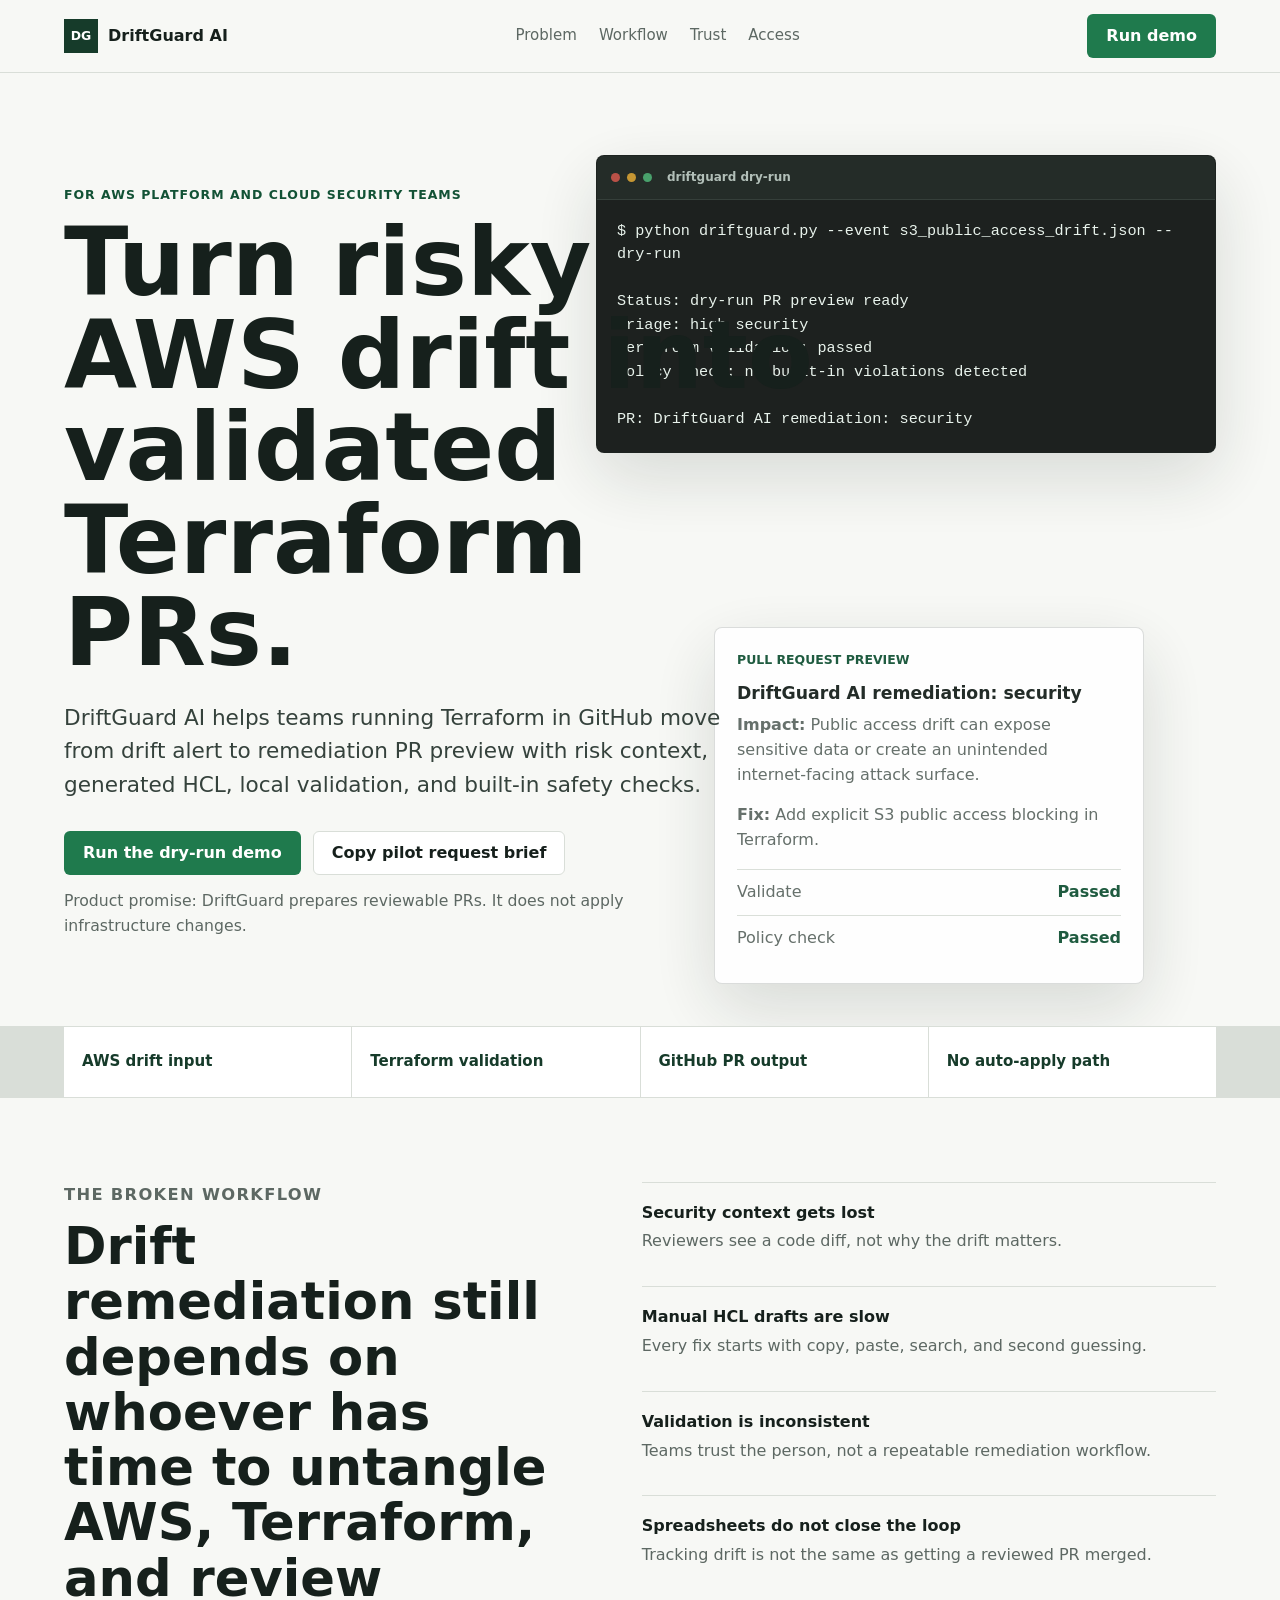
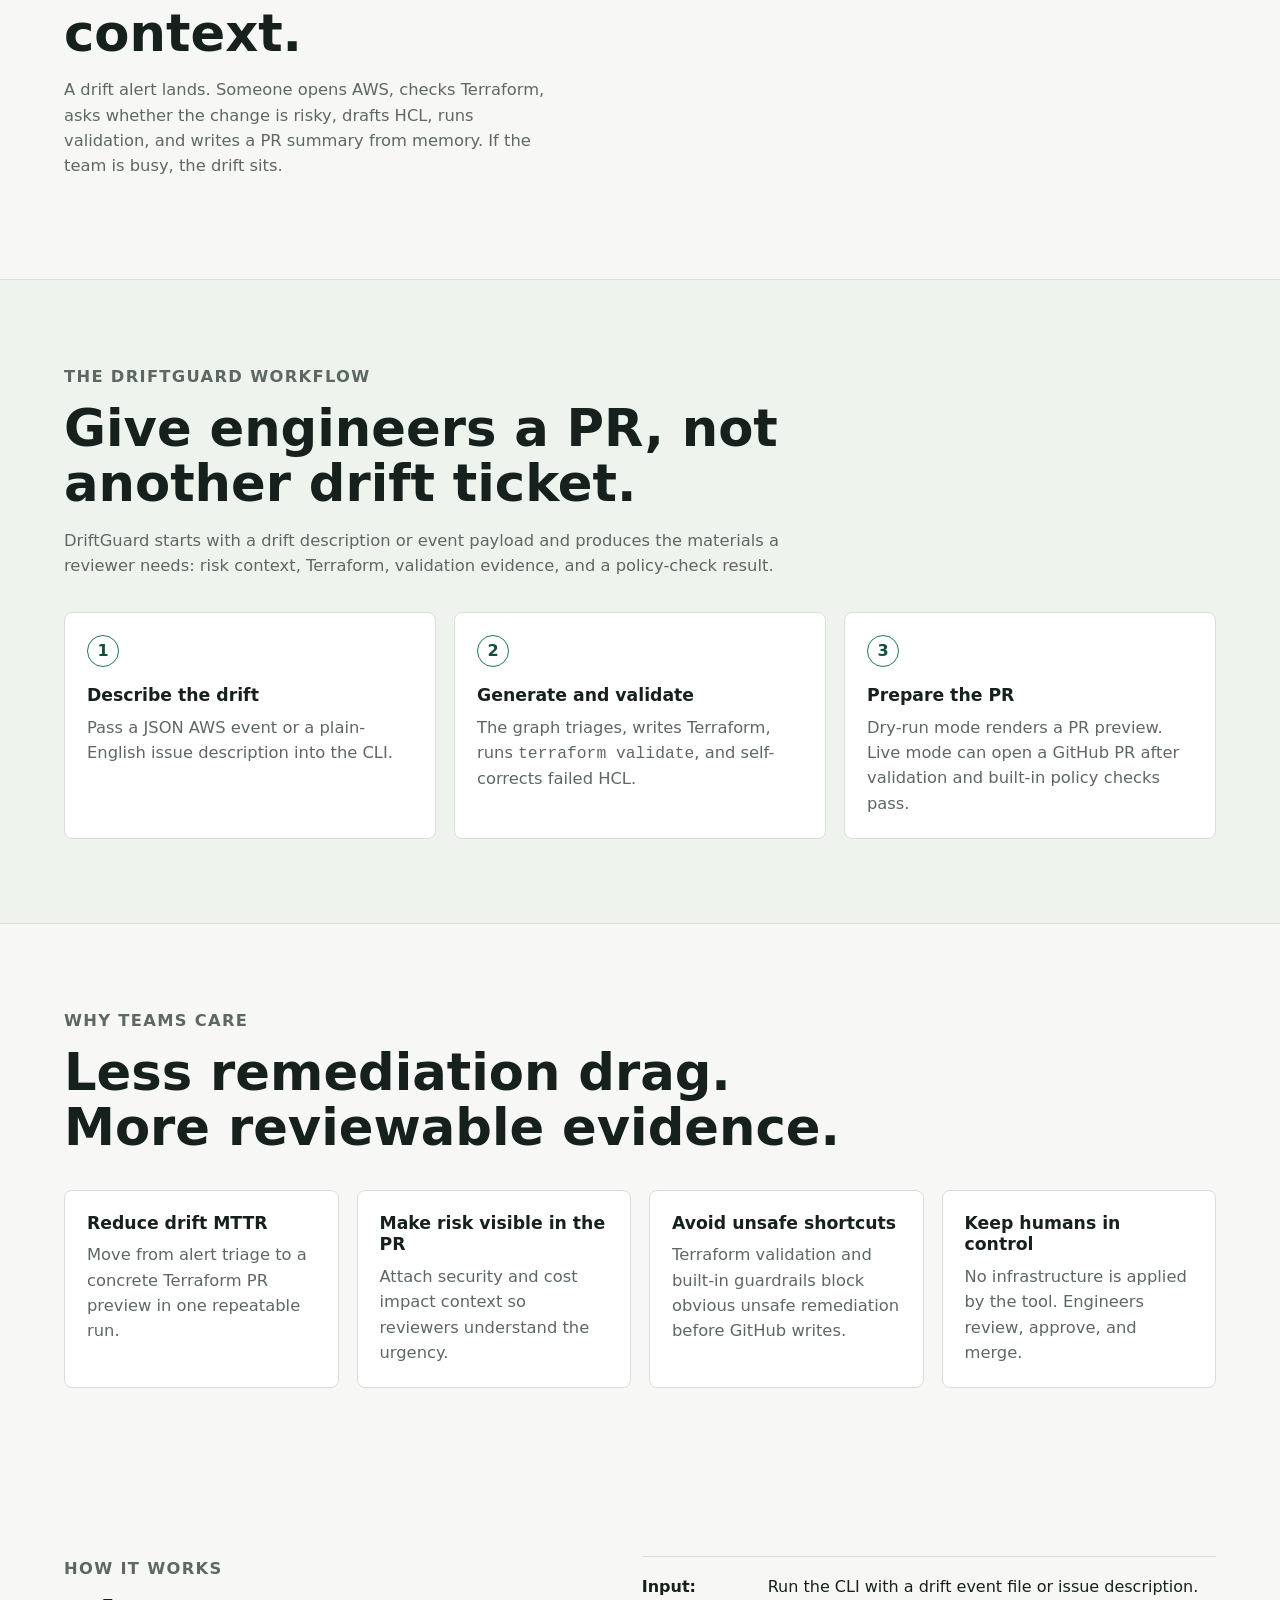
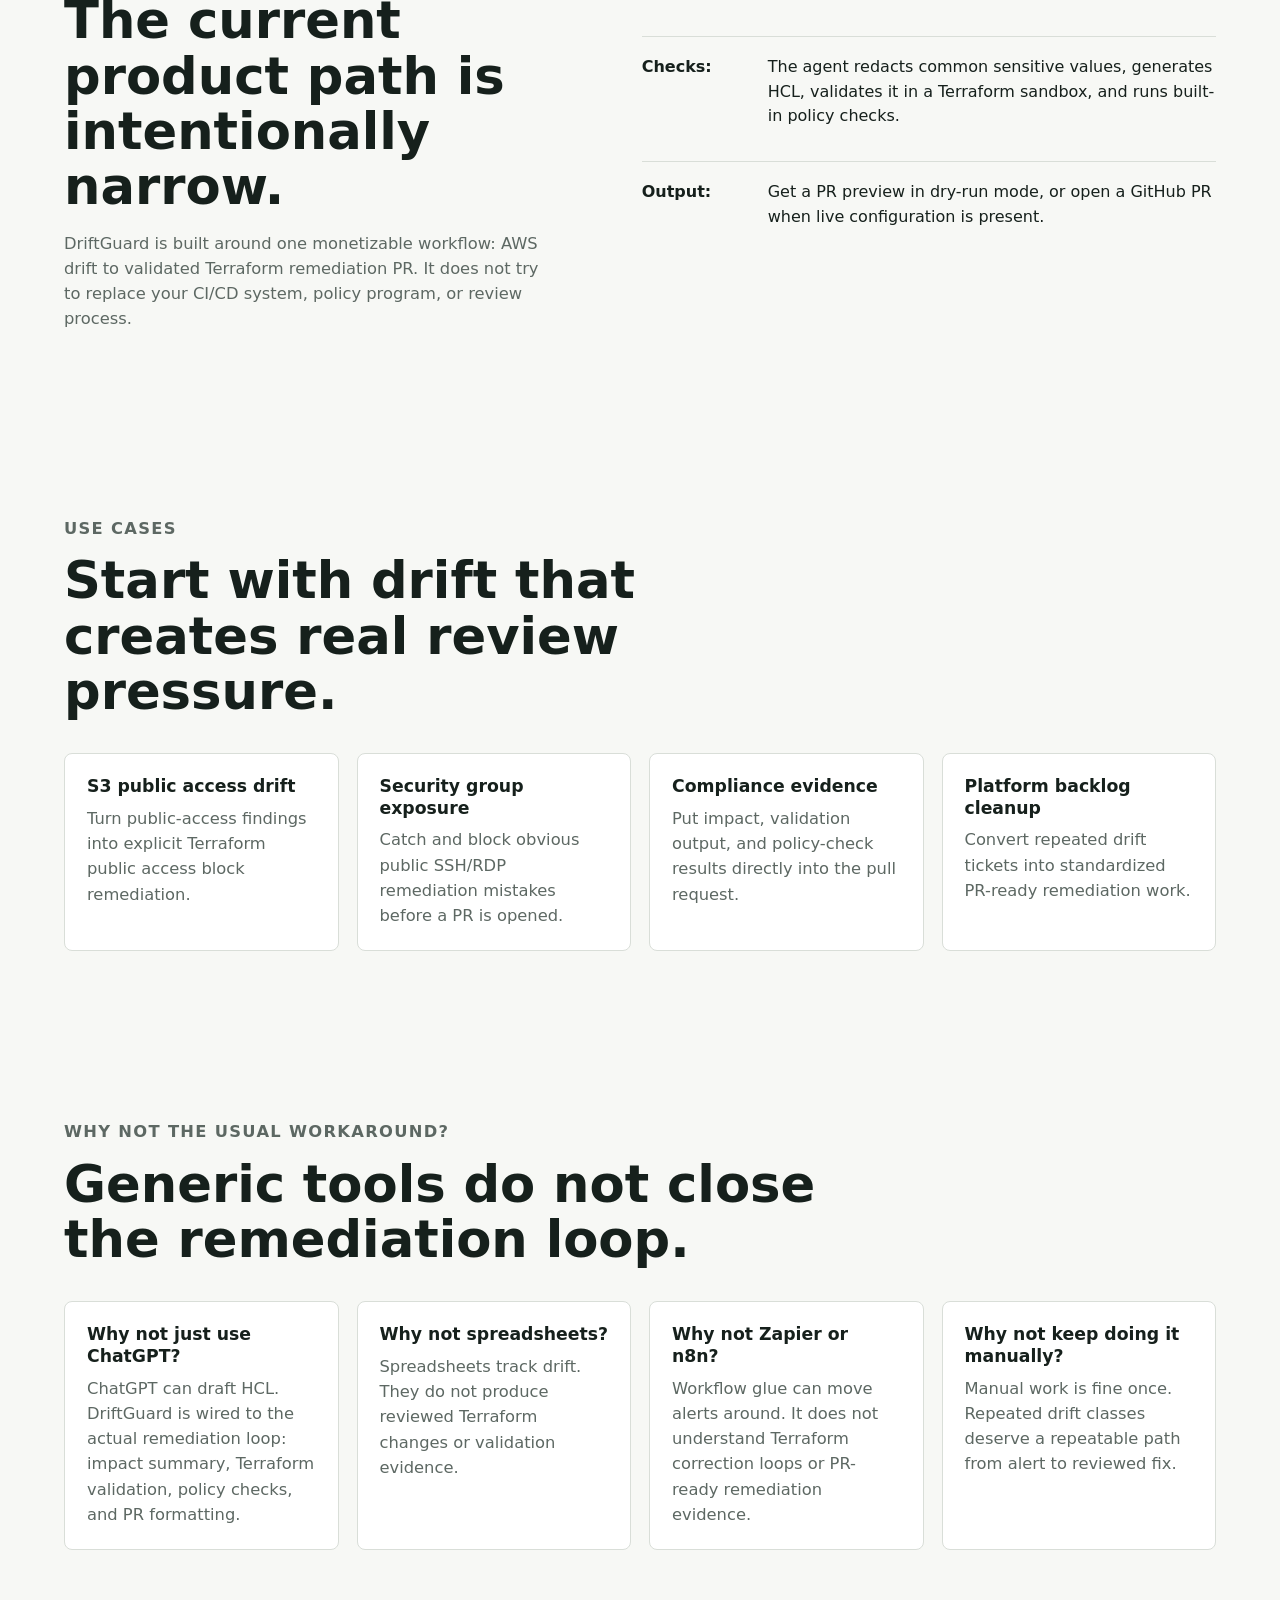
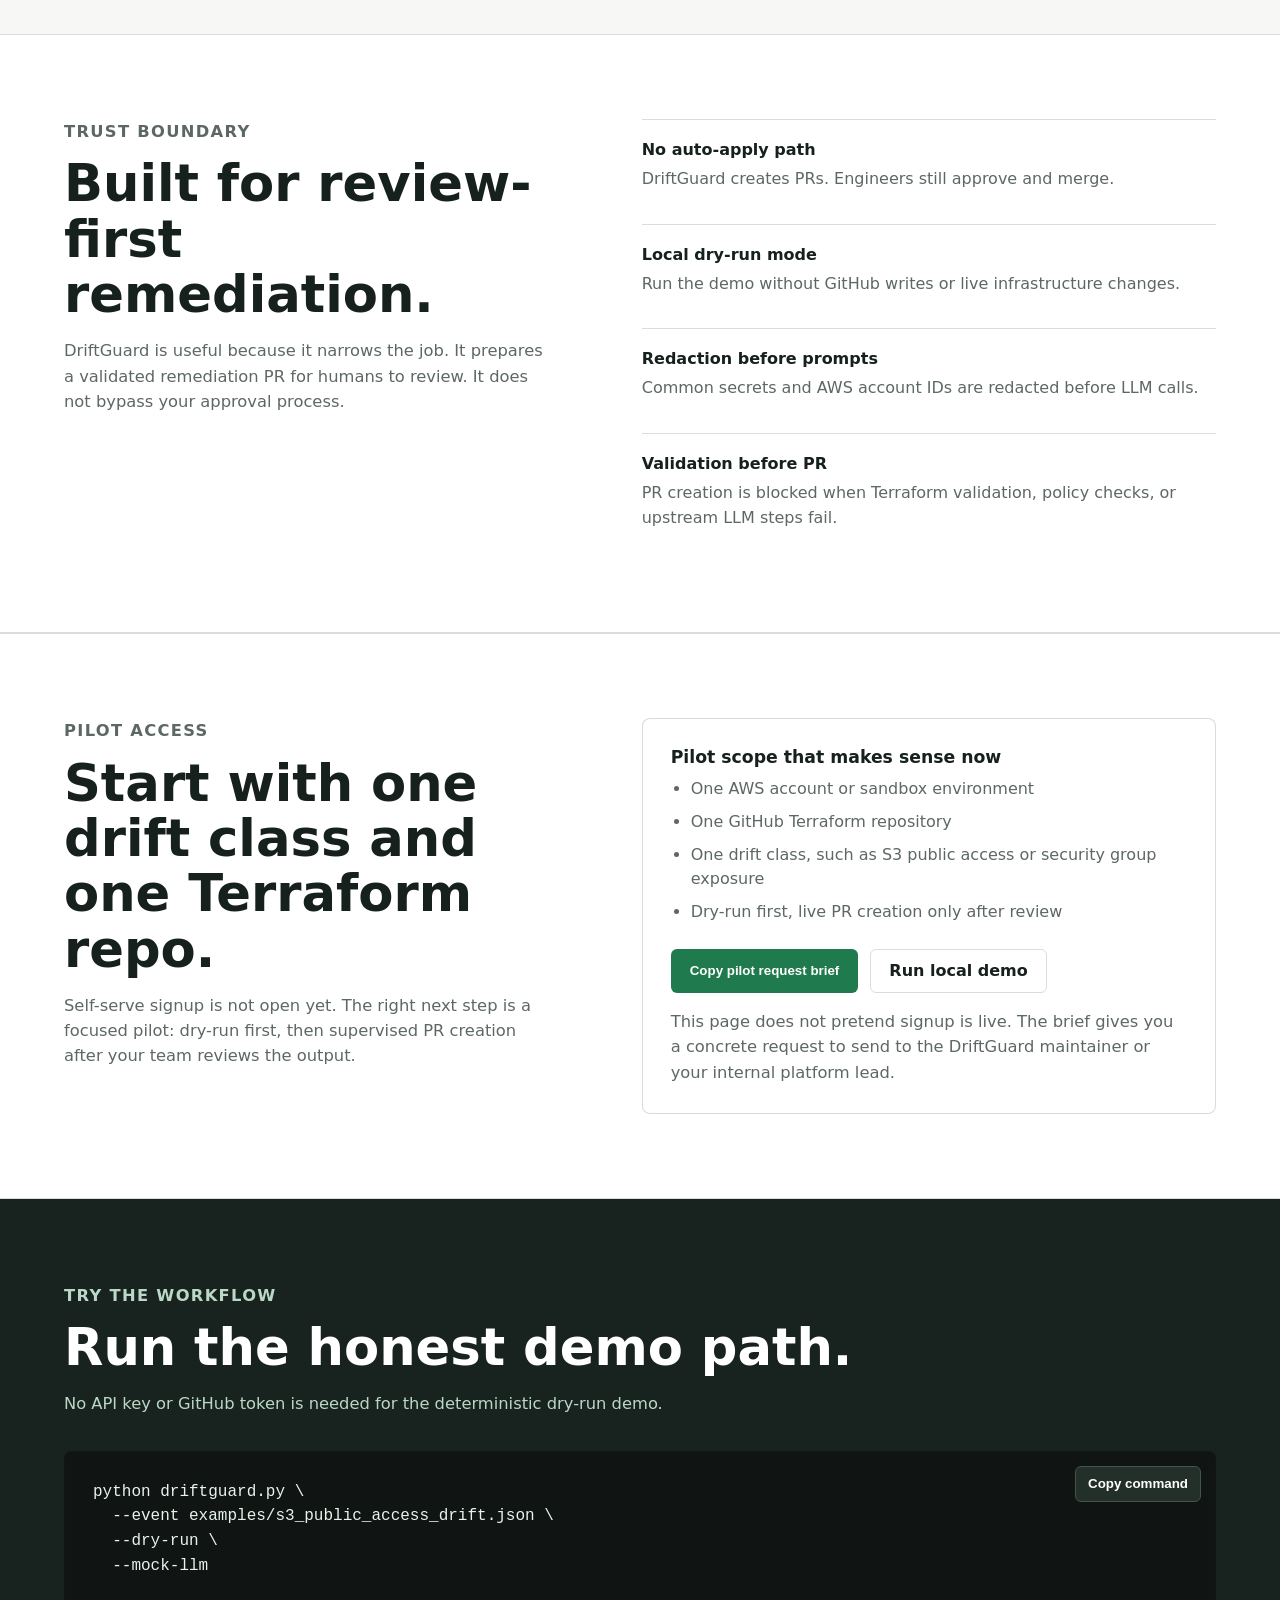
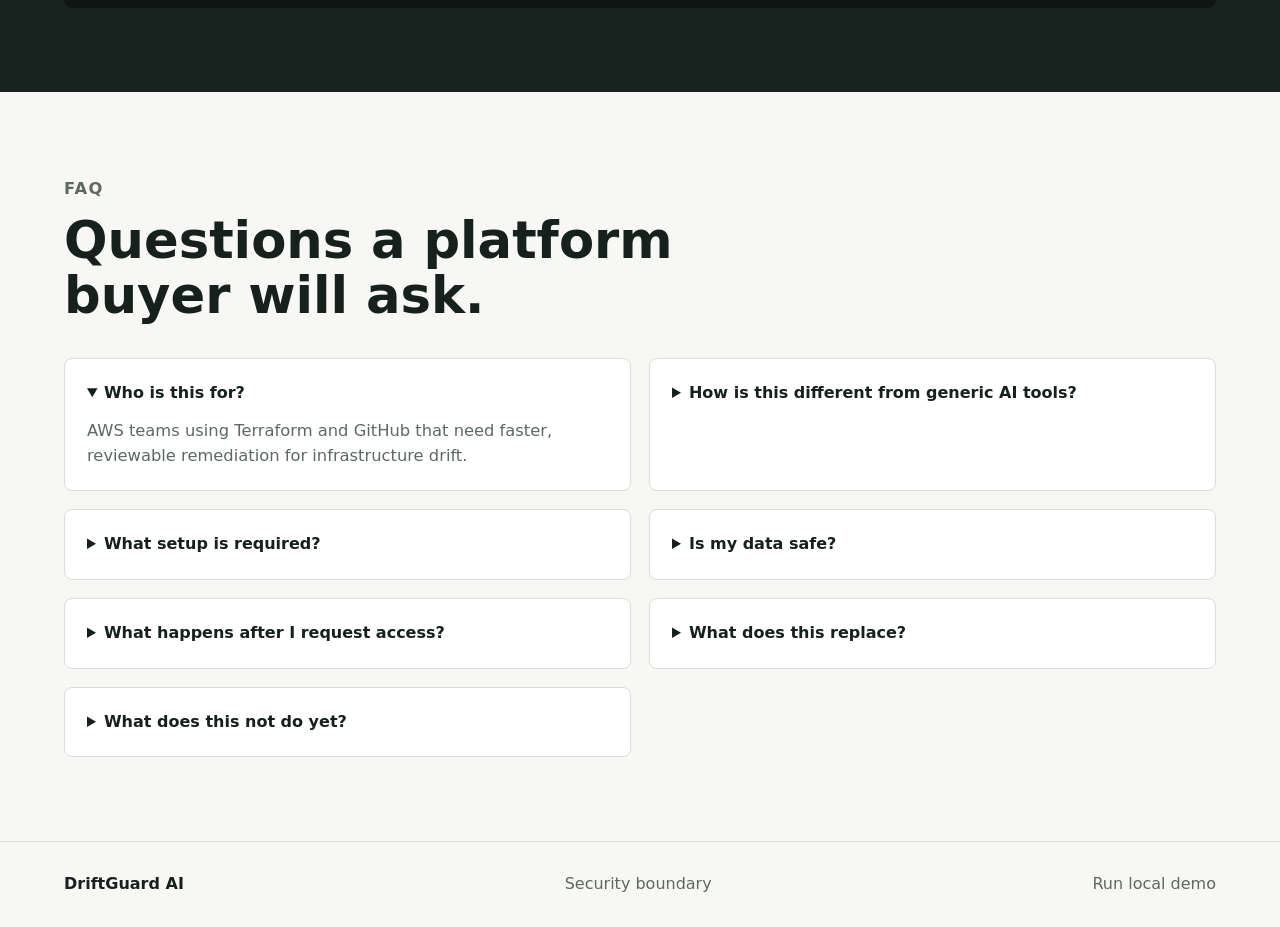
==== site/index.html @ 7f142e65 "Build DriftGuard AI product demo and landing page" ====
<!doctype html>
<html lang="en">
  <head>
    <meta charset="utf-8" />
    <meta name="viewport" content="width=device-width, initial-scale=1" />
    <title>DriftGuard AI | Turn AWS drift into reviewable Terraform PRs</title>
    <meta
      name="description"
      content="DriftGuard AI helps AWS, Terraform, and GitHub teams turn infrastructure drift into validated, policy-checked Terraform pull requests."
    />
    <link
      rel="icon"
      href="data:image/svg+xml,%3Csvg xmlns='http://www.w3.org/2000/svg' viewBox='0 0 64 64'%3E%3Crect width='64' height='64' fill='%23163b2a'/%3E%3Ctext x='32' y='39' text-anchor='middle' font-family='Arial,sans-serif' font-size='22' font-weight='700' fill='white'%3EDG%3C/text%3E%3C/svg%3E"
    />
    <link rel="stylesheet" href="./styles.css" />
  </head>
  <body>
    <header class="site-header">
      <a class="brand" href="#top" aria-label="DriftGuard AI home">
        <span class="brand-mark">DG</span>
        <span>DriftGuard AI</span>
      </a>
      <nav class="nav-links" aria-label="Primary navigation">
        <a href="#problem">Problem</a>
        <a href="#workflow">Workflow</a>
        <a href="#trust">Trust</a>
        <a href="#access">Access</a>
      </nav>
      <a class="header-cta" href="#demo">Run demo</a>
    </header>

    <main id="top">
      <section class="hero" aria-labelledby="hero-heading">
        <div class="hero-visual" aria-hidden="true">
          <div class="terminal-window">
            <div class="window-bar">
              <span></span>
              <span></span>
              <span></span>
              <strong>driftguard dry-run</strong>
            </div>
            <pre><code>$ python driftguard.py --event s3_public_access_drift.json --dry-run

Status: dry-run PR preview ready
Triage: high security
Terraform validation: passed
Policy check: no built-in violations detected

PR: DriftGuard AI remediation: security</code></pre>
          </div>
          <div class="pr-preview">
            <div class="pr-topline">Pull request preview</div>
            <h3>DriftGuard AI remediation: security</h3>
            <p><strong>Impact:</strong> Public access drift can expose sensitive data or create an unintended internet-facing attack surface.</p>
            <p><strong>Fix:</strong> Add explicit S3 public access blocking in Terraform.</p>
            <div class="check-row"><span>Validate</span><strong>Passed</strong></div>
            <div class="check-row"><span>Policy check</span><strong>Passed</strong></div>
          </div>
        </div>

        <div class="hero-content">
          <p class="eyebrow">For AWS platform and cloud security teams</p>
          <h1 id="hero-heading">Turn risky AWS drift into validated Terraform PRs.</h1>
          <p class="hero-copy">
            DriftGuard AI helps teams running Terraform in GitHub move from drift alert
            to remediation PR preview with risk context, generated HCL, local validation,
            and built-in safety checks.
          </p>
          <div class="hero-actions">
            <a class="button primary" href="#demo">Run the dry-run demo</a>
            <a class="button secondary" href="#access">Copy pilot request brief</a>
          </div>
          <p class="promise">
            Product promise: DriftGuard prepares reviewable PRs. It does not apply infrastructure changes.
          </p>
        </div>
      </section>

      <section class="credibility-strip" aria-label="Product boundaries">
        <span>AWS drift input</span>
        <span>Terraform validation</span>
        <span>GitHub PR output</span>
        <span>No auto-apply path</span>
      </section>

      <section id="problem" class="section split-section" aria-labelledby="problem-heading">
        <div>
          <p class="eyebrow">The broken workflow</p>
          <h2 id="problem-heading">Drift remediation still depends on whoever has time to untangle AWS, Terraform, and review context.</h2>
          <p>
            A drift alert lands. Someone opens AWS, checks Terraform, asks whether the
            change is risky, drafts HCL, runs validation, and writes a PR summary from
            memory. If the team is busy, the drift sits.
          </p>
        </div>
        <div class="pain-list" aria-label="Common drift remediation pain">
          <div>
            <strong>Security context gets lost</strong>
            <span>Reviewers see a code diff, not why the drift matters.</span>
          </div>
          <div>
            <strong>Manual HCL drafts are slow</strong>
            <span>Every fix starts with copy, paste, search, and second guessing.</span>
          </div>
          <div>
            <strong>Validation is inconsistent</strong>
            <span>Teams trust the person, not a repeatable remediation workflow.</span>
          </div>
          <div>
            <strong>Spreadsheets do not close the loop</strong>
            <span>Tracking drift is not the same as getting a reviewed PR merged.</span>
          </div>
        </div>
      </section>

      <section class="section solution-band" aria-labelledby="solution-heading">
        <div class="section-heading">
          <p class="eyebrow">The DriftGuard workflow</p>
          <h2 id="solution-heading">Give engineers a PR, not another drift ticket.</h2>
          <p>
            DriftGuard starts with a drift description or event payload and produces the
            materials a reviewer needs: risk context, Terraform, validation evidence, and
            a policy-check result.
          </p>
        </div>
        <div class="workflow-grid">
          <article>
            <span class="step-number">1</span>
            <h3>Describe the drift</h3>
            <p>Pass a JSON AWS event or a plain-English issue description into the CLI.</p>
          </article>
          <article>
            <span class="step-number">2</span>
            <h3>Generate and validate</h3>
            <p>The graph triages, writes Terraform, runs <code>terraform validate</code>, and self-corrects failed HCL.</p>
          </article>
          <article>
            <span class="step-number">3</span>
            <h3>Prepare the PR</h3>
            <p>Dry-run mode renders a PR preview. Live mode can open a GitHub PR after validation and built-in policy checks pass.</p>
          </article>
        </div>
      </section>

      <section class="section" aria-labelledby="benefits-heading">
        <div class="section-heading">
          <p class="eyebrow">Why teams care</p>
          <h2 id="benefits-heading">Less remediation drag. More reviewable evidence.</h2>
        </div>
        <div class="benefit-grid">
          <article>
            <h3>Reduce drift MTTR</h3>
            <p>Move from alert triage to a concrete Terraform PR preview in one repeatable run.</p>
          </article>
          <article>
            <h3>Make risk visible in the PR</h3>
            <p>Attach security and cost impact context so reviewers understand the urgency.</p>
          </article>
          <article>
            <h3>Avoid unsafe shortcuts</h3>
            <p>Terraform validation and built-in guardrails block obvious unsafe remediation before GitHub writes.</p>
          </article>
          <article>
            <h3>Keep humans in control</h3>
            <p>No infrastructure is applied by the tool. Engineers review, approve, and merge.</p>
          </article>
        </div>
      </section>

      <section id="workflow" class="section product-walkthrough" aria-labelledby="how-heading">
        <div>
          <p class="eyebrow">How it works</p>
          <h2 id="how-heading">The current product path is intentionally narrow.</h2>
          <p>
            DriftGuard is built around one monetizable workflow: AWS drift to validated
            Terraform remediation PR. It does not try to replace your CI/CD system,
            policy program, or review process.
          </p>
        </div>
        <ol class="numbered-list">
          <li>
            <strong>Input:</strong>
            <span>Run the CLI with a drift event file or issue description.</span>
          </li>
          <li>
            <strong>Checks:</strong>
            <span>The agent redacts common sensitive values, generates HCL, validates it in a Terraform sandbox, and runs built-in policy checks.</span>
          </li>
          <li>
            <strong>Output:</strong>
            <span>Get a PR preview in dry-run mode, or open a GitHub PR when live configuration is present.</span>
          </li>
        </ol>
      </section>

      <section class="section" aria-labelledby="use-cases-heading">
        <div class="section-heading">
          <p class="eyebrow">Use cases</p>
          <h2 id="use-cases-heading">Start with drift that creates real review pressure.</h2>
        </div>
        <div class="use-case-grid">
          <article>
            <h3>S3 public access drift</h3>
            <p>Turn public-access findings into explicit Terraform public access block remediation.</p>
          </article>
          <article>
            <h3>Security group exposure</h3>
            <p>Catch and block obvious public SSH/RDP remediation mistakes before a PR is opened.</p>
          </article>
          <article>
            <h3>Compliance evidence</h3>
            <p>Put impact, validation output, and policy-check results directly into the pull request.</p>
          </article>
          <article>
            <h3>Platform backlog cleanup</h3>
            <p>Convert repeated drift tickets into standardized PR-ready remediation work.</p>
          </article>
        </div>
      </section>

      <section class="section comparison" aria-labelledby="different-heading">
        <div class="section-heading">
          <p class="eyebrow">Why not the usual workaround?</p>
          <h2 id="different-heading">Generic tools do not close the remediation loop.</h2>
        </div>
        <div class="comparison-grid">
          <article>
            <h3>Why not just use ChatGPT?</h3>
            <p>ChatGPT can draft HCL. DriftGuard is wired to the actual remediation loop: impact summary, Terraform validation, policy checks, and PR formatting.</p>
          </article>
          <article>
            <h3>Why not spreadsheets?</h3>
            <p>Spreadsheets track drift. They do not produce reviewed Terraform changes or validation evidence.</p>
          </article>
          <article>
            <h3>Why not Zapier or n8n?</h3>
            <p>Workflow glue can move alerts around. It does not understand Terraform correction loops or PR-ready remediation evidence.</p>
          </article>
          <article>
            <h3>Why not keep doing it manually?</h3>
            <p>Manual work is fine once. Repeated drift classes deserve a repeatable path from alert to reviewed fix.</p>
          </article>
        </div>
      </section>

      <section id="trust" class="section trust-section" aria-labelledby="trust-heading">
        <div>
          <p class="eyebrow">Trust boundary</p>
          <h2 id="trust-heading">Built for review-first remediation.</h2>
          <p>
            DriftGuard is useful because it narrows the job. It prepares a validated
            remediation PR for humans to review. It does not bypass your approval process.
          </p>
        </div>
        <div class="trust-list">
          <div><strong>No auto-apply path</strong><span>DriftGuard creates PRs. Engineers still approve and merge.</span></div>
          <div><strong>Local dry-run mode</strong><span>Run the demo without GitHub writes or live infrastructure changes.</span></div>
          <div><strong>Redaction before prompts</strong><span>Common secrets and AWS account IDs are redacted before LLM calls.</span></div>
          <div><strong>Validation before PR</strong><span>PR creation is blocked when Terraform validation, policy checks, or upstream LLM steps fail.</span></div>
        </div>
      </section>

      <section id="access" class="section access-section" aria-labelledby="access-heading">
        <div>
          <p class="eyebrow">Pilot access</p>
          <h2 id="access-heading">Start with one drift class and one Terraform repo.</h2>
          <p>
            Self-serve signup is not open yet. The right next step is a focused pilot:
            dry-run first, then supervised PR creation after your team reviews the output.
          </p>
        </div>
        <div class="access-panel">
          <h3>Pilot scope that makes sense now</h3>
          <ul>
            <li>One AWS account or sandbox environment</li>
            <li>One GitHub Terraform repository</li>
            <li>One drift class, such as S3 public access or security group exposure</li>
            <li>Dry-run first, live PR creation only after review</li>
          </ul>
          <div class="access-actions">
            <button class="button primary" type="button" data-copy-template>
              Copy pilot request brief
            </button>
            <a class="button secondary" href="#demo">Run local demo</a>
          </div>
          <p class="form-note">
            This page does not pretend signup is live. The brief gives you a concrete
            request to send to the DriftGuard maintainer or your internal platform lead.
          </p>
        </div>
      </section>

      <section id="demo" class="section demo-section" aria-labelledby="demo-heading">
        <div class="section-heading">
          <p class="eyebrow">Try the workflow</p>
          <h2 id="demo-heading">Run the honest demo path.</h2>
          <p>No API key or GitHub token is needed for the deterministic dry-run demo.</p>
        </div>
        <div class="command-block">
          <button type="button" data-copy-command>Copy command</button>
          <pre><code>python driftguard.py \
  --event examples/s3_public_access_drift.json \
  --dry-run \
  --mock-llm</code></pre>
        </div>
      </section>

      <section class="section faq-section" aria-labelledby="faq-heading">
        <div class="section-heading">
          <p class="eyebrow">FAQ</p>
          <h2 id="faq-heading">Questions a platform buyer will ask.</h2>
        </div>
        <div class="faq-grid">
          <details open>
            <summary>Who is this for?</summary>
            <p>AWS teams using Terraform and GitHub that need faster, reviewable remediation for infrastructure drift.</p>
          </details>
          <details>
            <summary>How is this different from generic AI tools?</summary>
            <p>It is wired to a specific remediation loop: triage, impact summary, Terraform generation, local validation, policy checks, and PR creation.</p>
          </details>
          <details>
            <summary>What setup is required?</summary>
            <p>Python, Terraform CLI, an LLM provider key for real runs, and GitHub configuration for live PR creation. Dry-run demo mode does not need live keys.</p>
          </details>
          <details>
            <summary>Is my data safe?</summary>
            <p>The current repo redacts common secrets and account IDs before LLM prompts. Production deployments should add organization-specific DLP rules and durable audit controls.</p>
          </details>
          <details>
            <summary>What happens after I request access?</summary>
            <p>Today this is a manual pilot request. The right next step is scoping one repo and one drift class before enabling supervised PR creation.</p>
          </details>
          <details>
            <summary>What does this replace?</summary>
            <p>It reduces manual drift triage, HCL drafting, validation copy-paste, and PR summary writing. It does not replace human code review.</p>
          </details>
          <details>
            <summary>What does this not do yet?</summary>
            <p>It does not provide billing, hosted ingestion, GitHub App auth, durable run history, full policy scanning, or auto-apply.</p>
          </details>
        </div>
      </section>
    </main>

    <footer class="site-footer">
      <span>DriftGuard AI</span>
      <a href="#trust">Security boundary</a>
      <a href="#demo">Run local demo</a>
    </footer>

    <script src="./scripts.js"></script>
  </body>
</html>
---- site/styles.css ----
:root {
  --bg: #f7f8f5;
  --surface: #ffffff;
  --ink: #16201c;
  --muted: #5d6863;
  --line: #d9ded8;
  --strong: #163b2a;
  --accent: #1f7a4d;
  --accent-dark: #125235;
  --risk: #8f2f26;
  --warn: #9a6a17;
  --code: #101412;
  --code-line: #29342f;
  --shadow: 0 24px 70px rgba(22, 32, 28, 0.15);
}

* {
  box-sizing: border-box;
}

html {
  scroll-behavior: smooth;
}

body {
  margin: 0;
  background: var(--bg);
  color: var(--ink);
  font-family:
    Inter, ui-sans-serif, system-ui, -apple-system, BlinkMacSystemFont, "Segoe UI",
    sans-serif;
  line-height: 1.55;
}

a {
  color: inherit;
  text-decoration: none;
}

code,
pre {
  font-family:
    "SFMono-Regular", Consolas, "Liberation Mono", Menlo, monospace;
}

.site-header {
  position: sticky;
  top: 0;
  z-index: 20;
  display: flex;
  align-items: center;
  justify-content: space-between;
  gap: 24px;
  width: 100%;
  padding: 14px clamp(20px, 5vw, 72px);
  background: rgba(247, 248, 245, 0.92);
  border-bottom: 1px solid var(--line);
  backdrop-filter: blur(14px);
}

.brand,
.nav-links,
.hero-actions,
.access-actions {
  display: flex;
  align-items: center;
}

.brand {
  gap: 10px;
  font-weight: 800;
}

.brand-mark {
  display: inline-grid;
  place-items: center;
  width: 34px;
  height: 34px;
  border: 1px solid var(--strong);
  background: var(--strong);
  color: #ffffff;
  font-size: 0.78rem;
  letter-spacing: 0;
}

.nav-links {
  gap: 22px;
  color: var(--muted);
  font-size: 0.94rem;
}

.nav-links a:hover,
.site-footer a:hover {
  color: var(--accent-dark);
}

.header-cta,
.button {
  display: inline-flex;
  align-items: center;
  justify-content: center;
  min-height: 44px;
  padding: 0 18px;
  border: 1px solid transparent;
  border-radius: 6px;
  font-weight: 750;
  cursor: pointer;
}

.header-cta,
.button.primary {
  background: var(--accent);
  color: #ffffff;
}

.header-cta:hover,
.button.primary:hover {
  background: var(--accent-dark);
}

.button.secondary {
  border-color: var(--line);
  background: var(--surface);
  color: var(--ink);
}

.button.secondary:hover {
  border-color: var(--accent);
  color: var(--accent-dark);
}

.hero {
  position: relative;
  min-height: 690px;
  display: grid;
  align-items: center;
  padding: 112px clamp(20px, 5vw, 72px) 72px;
  overflow: hidden;
  border-bottom: 1px solid var(--line);
}

.hero::after {
  content: "";
  position: absolute;
  inset: auto 0 0 0;
  height: 160px;
  background: linear-gradient(to bottom, rgba(247, 248, 245, 0), var(--bg));
  pointer-events: none;
}

.hero-content {
  position: relative;
  z-index: 2;
  max-width: 780px;
}

.eyebrow {
  margin: 0 0 12px;
  color: var(--accent-dark);
  font-size: 0.78rem;
  font-weight: 850;
  letter-spacing: 0.08em;
  text-transform: uppercase;
}

h1,
h2,
h3,
p {
  margin-top: 0;
}

h1 {
  max-width: 760px;
  margin-bottom: 22px;
  font-size: clamp(2.7rem, 8vw, 5.9rem);
  line-height: 0.98;
  letter-spacing: 0;
}

h2 {
  margin-bottom: 16px;
  font-size: clamp(2rem, 4vw, 3.2rem);
  line-height: 1.08;
  letter-spacing: 0;
}

h3 {
  margin-bottom: 8px;
  font-size: 1.08rem;
  line-height: 1.25;
}

.hero-copy {
  max-width: 690px;
  color: #35423c;
  font-size: clamp(1.05rem, 2vw, 1.35rem);
}

.hero-actions {
  flex-wrap: wrap;
  gap: 12px;
  margin: 30px 0 14px;
}

.promise {
  max-width: 560px;
  color: var(--muted);
  font-size: 0.98rem;
}

.credibility-strip {
  display: grid;
  grid-template-columns: repeat(4, minmax(0, 1fr));
  gap: 1px;
  padding: 0 clamp(20px, 5vw, 72px);
  background: var(--line);
  border-bottom: 1px solid var(--line);
}

.credibility-strip span {
  display: flex;
  align-items: center;
  min-height: 70px;
  padding: 18px;
  background: var(--surface);
  color: var(--strong);
  font-size: 0.94rem;
  font-weight: 850;
}

.hero-visual {
  position: absolute;
  inset: 82px clamp(20px, 5vw, 72px) 42px auto;
  z-index: 1;
  width: min(55vw, 760px);
  opacity: 0.94;
}

.terminal-window,
.pr-preview,
.access-panel,
.command-block {
  border: 1px solid rgba(22, 32, 28, 0.16);
  border-radius: 8px;
  background: var(--surface);
  box-shadow: var(--shadow);
}

.terminal-window {
  position: absolute;
  top: 0;
  right: 0;
  width: min(100%, 620px);
  overflow: hidden;
  background: var(--code);
  color: #dfeee5;
}

.window-bar {
  display: flex;
  align-items: center;
  gap: 7px;
  padding: 12px 14px;
  background: #17201c;
  border-bottom: 1px solid var(--code-line);
}

.window-bar span {
  width: 9px;
  height: 9px;
  border-radius: 999px;
  background: #7b8c83;
}

.window-bar span:first-child {
  background: #b7473d;
}

.window-bar span:nth-child(2) {
  background: #c29027;
}

.window-bar span:nth-child(3) {
  background: #3f9c64;
}

.window-bar strong {
  margin-left: 8px;
  color: #aebcb5;
  font-size: 0.75rem;
}

.terminal-window pre,
.command-block pre {
  margin: 0;
  white-space: pre-wrap;
}

.terminal-window code {
  display: block;
  padding: 20px;
  color: #e8f3ec;
  font-size: clamp(0.78rem, 1.4vw, 0.95rem);
}

.pr-preview {
  position: absolute;
  right: 72px;
  bottom: 0;
  width: min(88%, 430px);
  padding: 22px;
}

.pr-preview p,
.check-row,
.pain-list span,
.trust-list span {
  color: var(--muted);
}

.pr-topline {
  margin-bottom: 14px;
  color: var(--accent-dark);
  font-size: 0.78rem;
  font-weight: 850;
  text-transform: uppercase;
}

.check-row {
  display: flex;
  justify-content: space-between;
  gap: 16px;
  padding: 10px 0;
  border-top: 1px solid var(--line);
}

.check-row strong {
  color: var(--accent-dark);
}

.section {
  padding: 84px clamp(20px, 5vw, 72px);
}

.split-section,
.product-walkthrough,
.trust-section,
.access-section {
  display: grid;
  grid-template-columns: minmax(0, 0.85fr) minmax(320px, 1fr);
  gap: clamp(32px, 7vw, 92px);
  align-items: start;
}

.section p {
  color: var(--muted);
  font-size: 1.02rem;
}

.section-heading {
  max-width: 790px;
  margin-bottom: 34px;
}

.pain-list,
.trust-list,
.numbered-list {
  display: grid;
  gap: 14px;
  margin: 0;
}

.pain-list div,
.trust-list div,
.numbered-list li {
  padding: 18px 0;
  border-top: 1px solid var(--line);
}

.pain-list strong,
.trust-list strong,
.numbered-list strong {
  display: block;
  margin-bottom: 4px;
}

.solution-band {
  background: #eef3ee;
  border-block: 1px solid var(--line);
}

.workflow-grid,
.benefit-grid,
.use-case-grid,
.comparison-grid,
.faq-grid {
  display: grid;
  grid-template-columns: repeat(3, minmax(0, 1fr));
  gap: 18px;
}

.benefit-grid,
.use-case-grid,
.comparison-grid {
  grid-template-columns: repeat(4, minmax(0, 1fr));
}

.workflow-grid article,
.benefit-grid article,
.use-case-grid article,
.comparison-grid article,
.faq-grid details {
  min-height: 100%;
  padding: 22px;
  border: 1px solid var(--line);
  border-radius: 8px;
  background: var(--surface);
}

.workflow-grid p,
.benefit-grid p,
.use-case-grid p,
.comparison-grid p {
  margin-bottom: 0;
}

.step-number {
  display: inline-grid;
  place-items: center;
  width: 32px;
  height: 32px;
  margin-bottom: 18px;
  border: 1px solid var(--accent);
  border-radius: 999px;
  color: var(--accent-dark);
  font-weight: 900;
}

.numbered-list {
  padding-left: 0;
  list-style: none;
}

.numbered-list li {
  display: grid;
  grid-template-columns: 110px 1fr;
  gap: 16px;
}

.trust-section,
.access-section {
  background: var(--surface);
  border-block: 1px solid var(--line);
}

.access-panel {
  padding: 28px;
  box-shadow: none;
}

.access-panel ul {
  margin: 0 0 24px;
  padding-left: 20px;
  color: var(--muted);
}

.access-panel li + li {
  margin-top: 8px;
}

.access-actions {
  flex-wrap: wrap;
  gap: 12px;
}

.form-note {
  margin: 16px 0 0;
  font-size: 0.92rem;
}

.demo-section {
  background: #18221e;
  color: #ffffff;
}

.demo-section .eyebrow,
.demo-section p {
  color: #b9d8c7;
}

.command-block {
  position: relative;
  overflow: hidden;
  background: var(--code);
  box-shadow: none;
}

.command-block button {
  position: absolute;
  top: 14px;
  right: 14px;
  min-height: 36px;
  padding: 0 12px;
  border: 1px solid #42544c;
  border-radius: 6px;
  background: #223029;
  color: #ffffff;
  font-weight: 750;
  cursor: pointer;
}

.command-block code {
  display: block;
  padding: 28px;
  color: #e8f3ec;
  font-size: clamp(0.82rem, 2vw, 1rem);
}

.faq-grid {
  grid-template-columns: repeat(2, minmax(0, 1fr));
}

details summary {
  cursor: pointer;
  font-weight: 800;
}

details p {
  margin: 12px 0 0;
}

.site-footer {
  display: flex;
  flex-wrap: wrap;
  justify-content: space-between;
  gap: 18px;
  padding: 30px clamp(20px, 5vw, 72px);
  border-top: 1px solid var(--line);
  color: var(--muted);
}

.site-footer span {
  color: var(--ink);
  font-weight: 800;
}

@media (max-width: 1040px) {
  .hero {
    min-height: auto;
    padding-top: 92px;
  }

  .hero-visual {
    position: relative;
    inset: auto;
    width: 100%;
    min-height: 520px;
    margin-top: 54px;
  }

  .hero-content {
    max-width: 860px;
  }

  .split-section,
  .product-walkthrough,
  .trust-section,
  .access-section {
    grid-template-columns: 1fr;
  }

  .benefit-grid,
  .use-case-grid,
  .comparison-grid {
    grid-template-columns: repeat(2, minmax(0, 1fr));
  }

  .credibility-strip {
    grid-template-columns: repeat(2, minmax(0, 1fr));
  }
}

@media (max-width: 760px) {
  .site-header {
    position: static;
    align-items: flex-start;
    flex-direction: column;
    gap: 14px;
  }

  .nav-links {
    width: 100%;
    flex-wrap: wrap;
    gap: 12px 18px;
  }

  .header-cta {
    width: 100%;
  }

  .hero {
    padding-top: 54px;
  }

  .hero-actions,
  .access-actions {
    align-items: stretch;
    flex-direction: column;
  }

  .button {
    width: 100%;
  }

  .hero-visual {
    min-height: 600px;
  }

  .terminal-window,
  .pr-preview {
    position: relative;
    right: auto;
    bottom: auto;
    width: 100%;
  }

  .pr-preview {
    margin-top: 18px;
  }

  .workflow-grid,
  .benefit-grid,
  .use-case-grid,
  .comparison-grid,
  .faq-grid,
  .credibility-strip {
    grid-template-columns: 1fr;
  }

  .credibility-strip span {
    min-height: 56px;
  }

  .numbered-list li {
    grid-template-columns: 1fr;
    gap: 6px;
  }
}
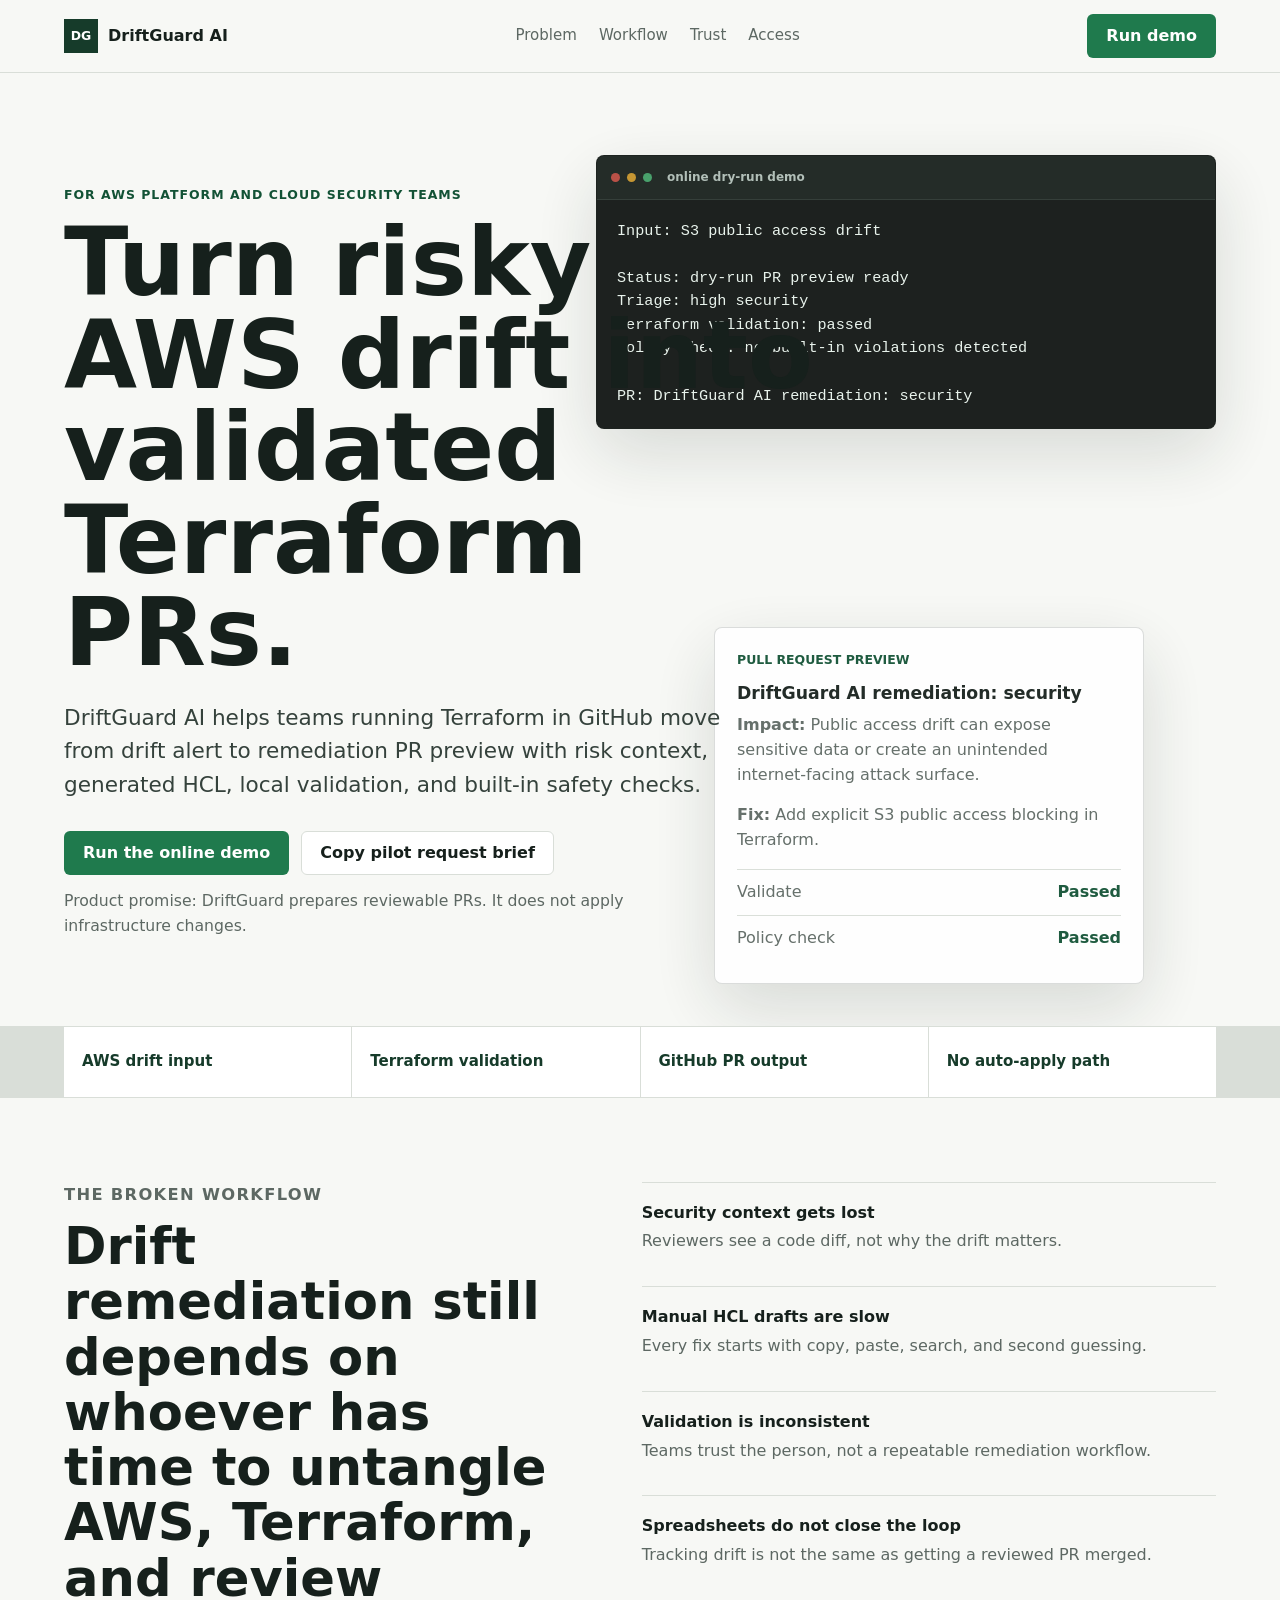
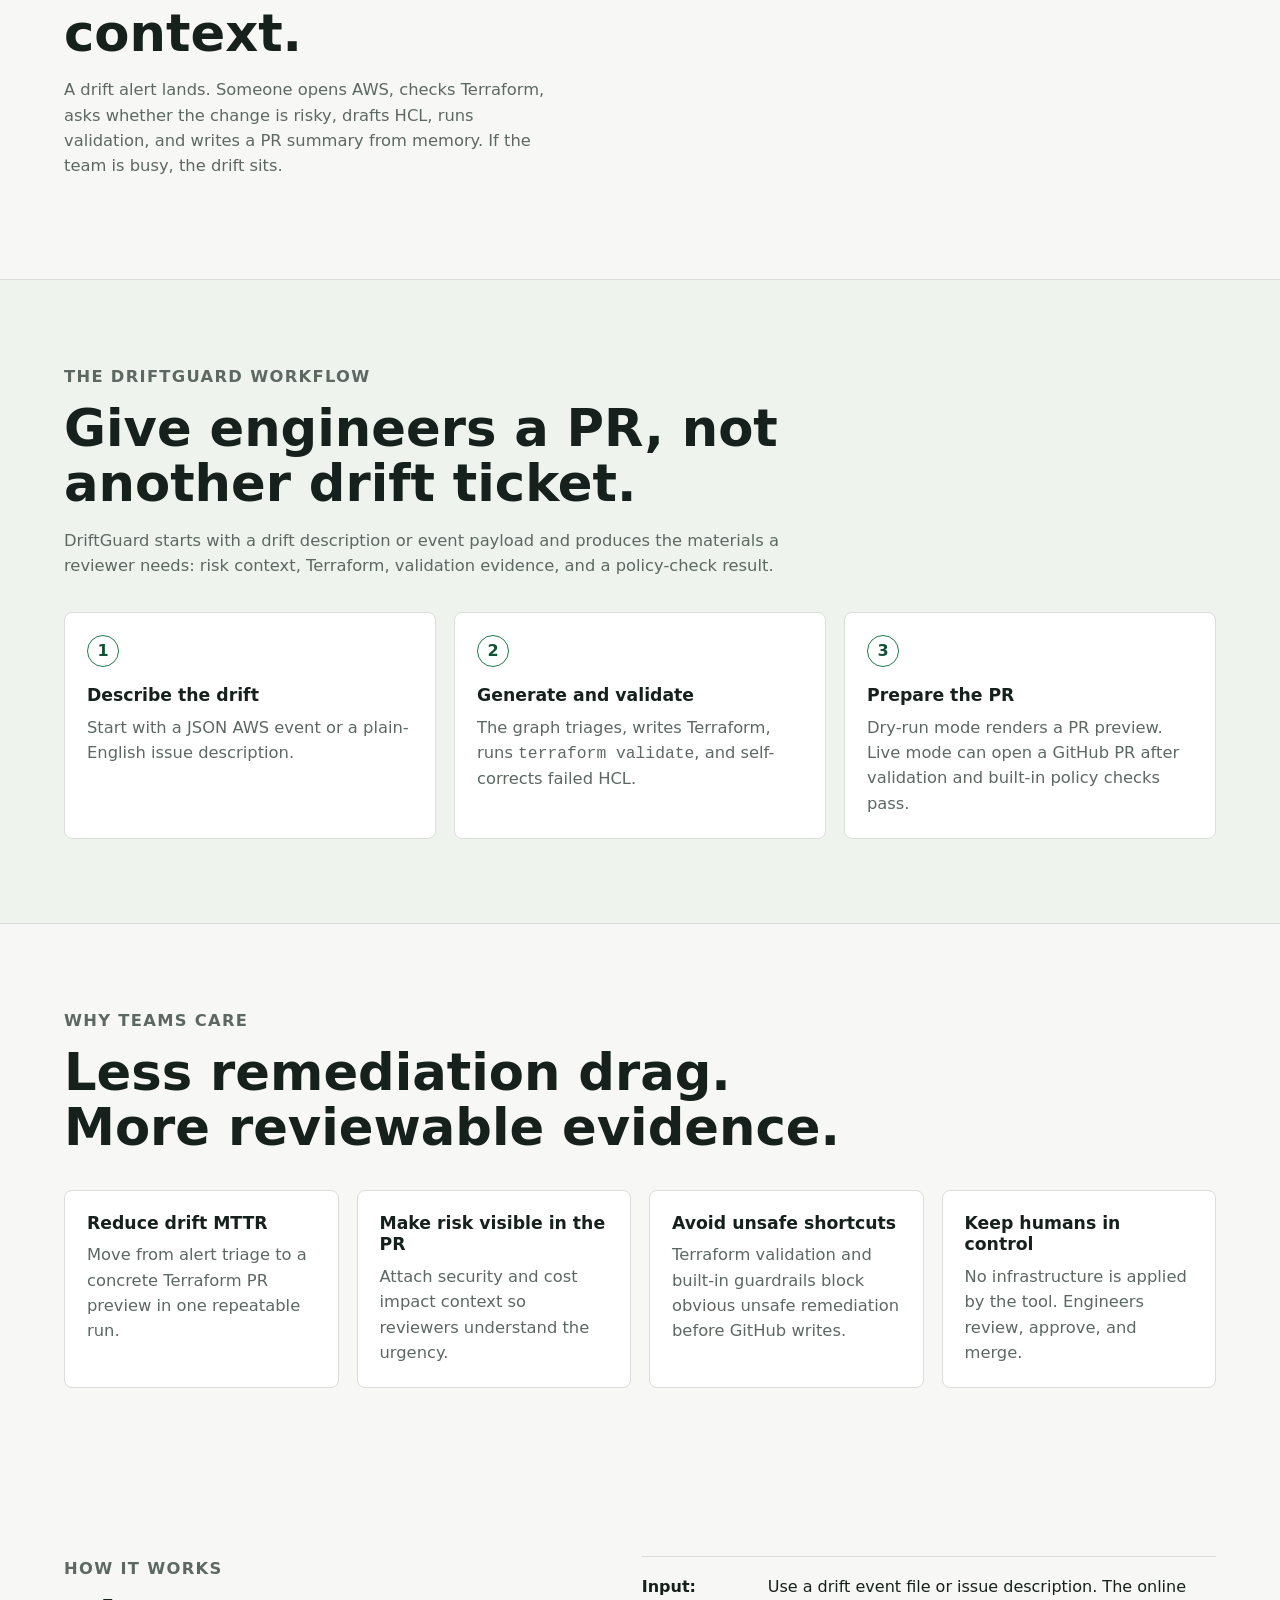
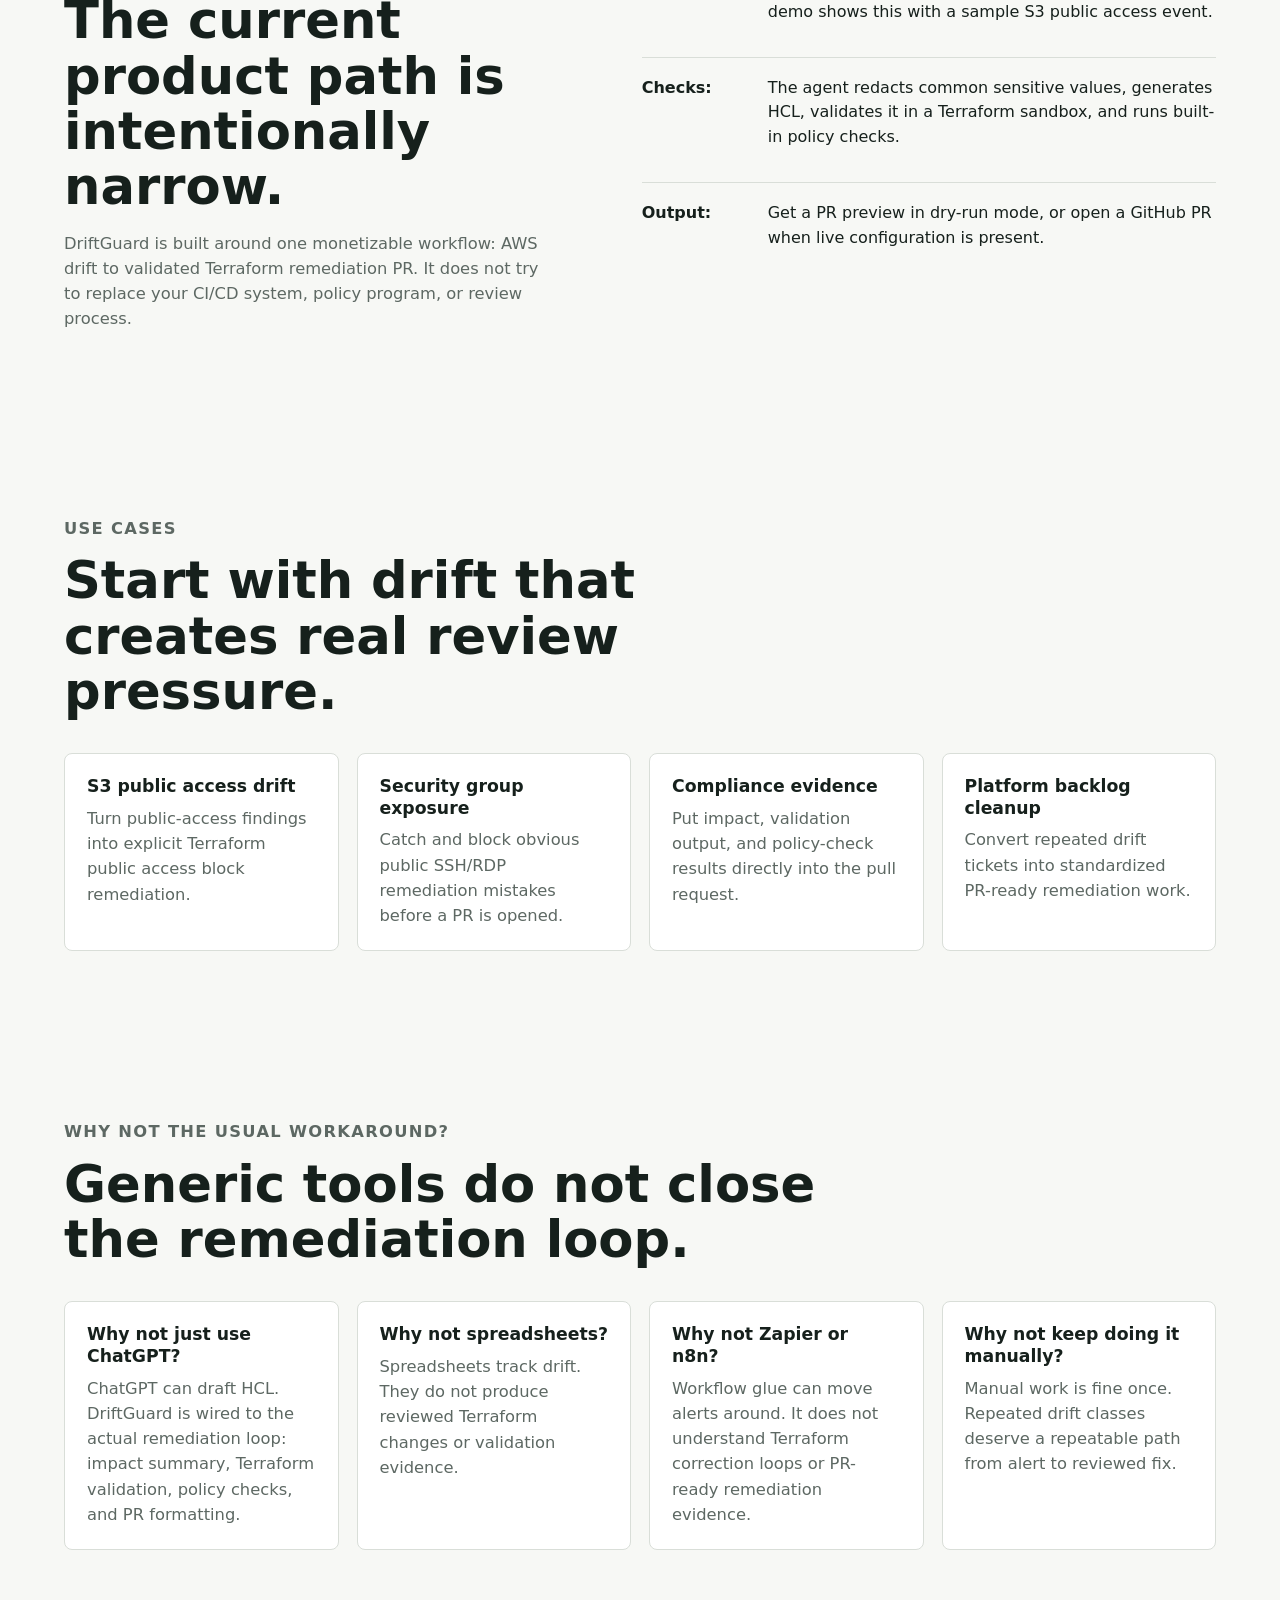
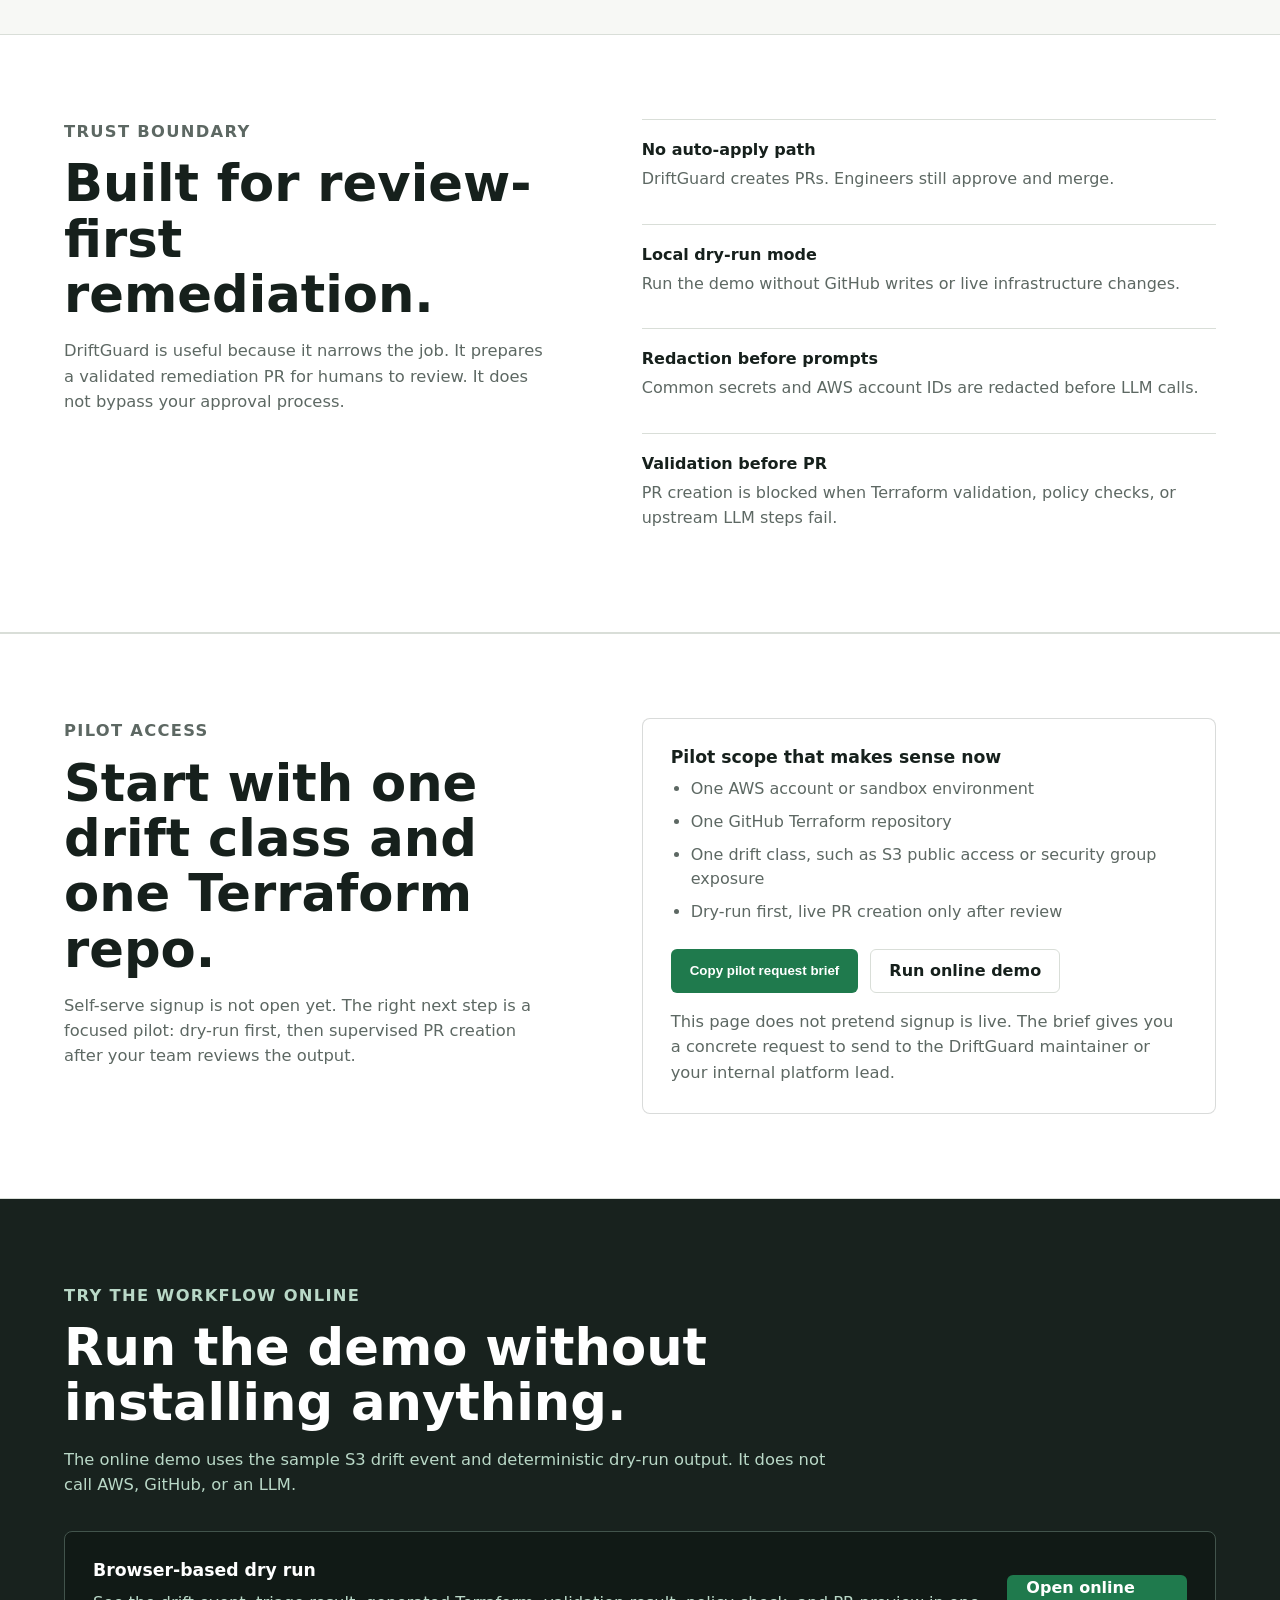
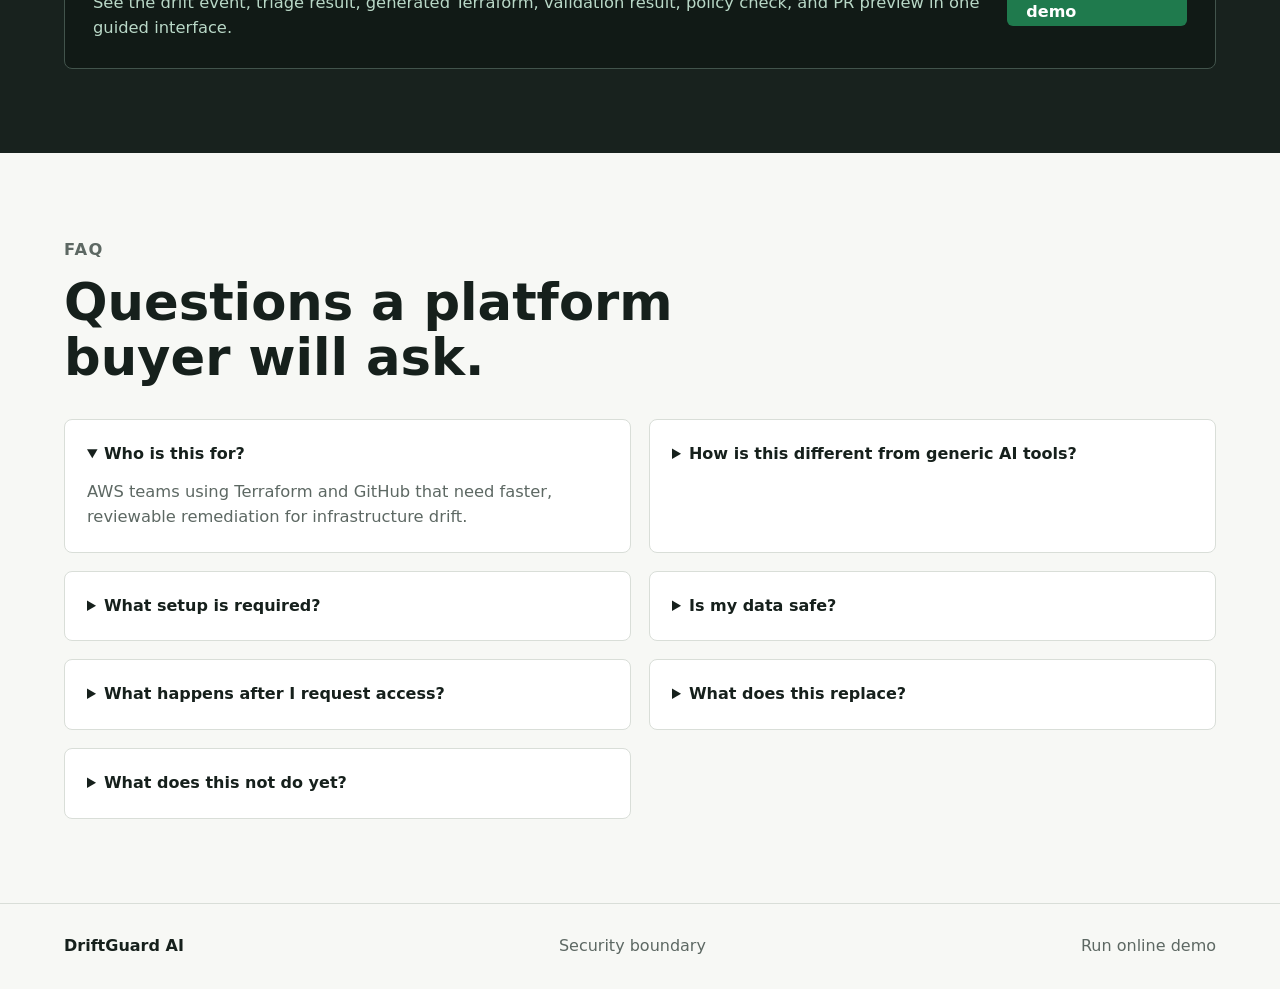
==== commit 79ad9e2a: "Add online DriftGuard demo interface" ====
--- a/site/index.html
+++ b/site/index.html
@@ -26,7 +26,7 @@
         <a href="#trust">Trust</a>
         <a href="#access">Access</a>
       </nav>
-      <a class="header-cta" href="#demo">Run demo</a>
+      <a class="header-cta" href="./demo.html">Run demo</a>
     </header>
 
     <main id="top">
@@ -37,9 +37,9 @@
               <span></span>
               <span></span>
               <span></span>
-              <strong>driftguard dry-run</strong>
+              <strong>online dry-run demo</strong>
             </div>
-            <pre><code>$ python driftguard.py --event s3_public_access_drift.json --dry-run
+            <pre><code>Input: S3 public access drift
 
 Status: dry-run PR preview ready
 Triage: high security
@@ -67,7 +67,7 @@
             and built-in safety checks.
           </p>
           <div class="hero-actions">
-            <a class="button primary" href="#demo">Run the dry-run demo</a>
+            <a class="button primary" href="./demo.html">Run the online demo</a>
             <a class="button secondary" href="#access">Copy pilot request brief</a>
           </div>
           <p class="promise">
@@ -127,7 +127,7 @@
           <article>
             <span class="step-number">1</span>
             <h3>Describe the drift</h3>
-            <p>Pass a JSON AWS event or a plain-English issue description into the CLI.</p>
+            <p>Start with a JSON AWS event or a plain-English issue description.</p>
           </article>
           <article>
             <span class="step-number">2</span>
@@ -180,7 +180,7 @@
         <ol class="numbered-list">
           <li>
             <strong>Input:</strong>
-            <span>Run the CLI with a drift event file or issue description.</span>
+            <span>Use a drift event file or issue description. The online demo shows this with a sample S3 public access event.</span>
           </li>
           <li>
             <strong>Checks:</strong>
@@ -281,7 +281,7 @@
             <button class="button primary" type="button" data-copy-template>
               Copy pilot request brief
             </button>
-            <a class="button secondary" href="#demo">Run local demo</a>
+            <a class="button secondary" href="./demo.html">Run online demo</a>
           </div>
           <p class="form-note">
             This page does not pretend signup is live. The brief gives you a concrete
@@ -292,16 +292,22 @@
 
       <section id="demo" class="section demo-section" aria-labelledby="demo-heading">
         <div class="section-heading">
-          <p class="eyebrow">Try the workflow</p>
-          <h2 id="demo-heading">Run the honest demo path.</h2>
-          <p>No API key or GitHub token is needed for the deterministic dry-run demo.</p>
-        </div>
-        <div class="command-block">
-          <button type="button" data-copy-command>Copy command</button>
-          <pre><code>python driftguard.py \
-  --event examples/s3_public_access_drift.json \
-  --dry-run \
-  --mock-llm</code></pre>
+          <p class="eyebrow">Try the workflow online</p>
+          <h2 id="demo-heading">Run the demo without installing anything.</h2>
+          <p>
+            The online demo uses the sample S3 drift event and deterministic dry-run
+            output. It does not call AWS, GitHub, or an LLM.
+          </p>
+        </div>
+        <div class="online-demo-card">
+          <div>
+            <h3>Browser-based dry run</h3>
+            <p>
+              See the drift event, triage result, generated Terraform, validation
+              result, policy check, and PR preview in one guided interface.
+            </p>
+          </div>
+          <a class="button primary" href="./demo.html">Open online demo</a>
         </div>
       </section>
 
@@ -346,7 +352,7 @@
     <footer class="site-footer">
       <span>DriftGuard AI</span>
       <a href="#trust">Security boundary</a>
-      <a href="#demo">Run local demo</a>
+      <a href="./demo.html">Run online demo</a>
     </footer>
 
     <script src="./scripts.js"></script>
--- a/site/styles.css
+++ b/site/styles.css
@@ -517,6 +517,25 @@
   font-size: clamp(0.82rem, 2vw, 1rem);
 }
 
+.online-demo-card {
+  display: flex;
+  align-items: center;
+  justify-content: space-between;
+  gap: 24px;
+  padding: 28px;
+  border: 1px solid #42544c;
+  border-radius: 8px;
+  background: #111a16;
+}
+
+.online-demo-card h3 {
+  color: #ffffff;
+}
+
+.online-demo-card p {
+  margin-bottom: 0;
+}
+
 .faq-grid {
   grid-template-columns: repeat(2, minmax(0, 1fr));
 }
@@ -545,6 +564,235 @@
   font-weight: 800;
 }
 
+.demo-page {
+  background: #f3f6f1;
+}
+
+.demo-hero {
+  display: grid;
+  grid-template-columns: minmax(0, 1fr) minmax(320px, 0.52fr);
+  gap: clamp(28px, 6vw, 76px);
+  align-items: end;
+  padding: 96px clamp(20px, 5vw, 72px) 62px;
+  border-bottom: 1px solid var(--line);
+}
+
+.demo-hero h1 {
+  max-width: 900px;
+  font-size: clamp(2.4rem, 6vw, 5rem);
+}
+
+.demo-boundary-card,
+.event-panel,
+.run-panel,
+.result-card {
+  border: 1px solid var(--line);
+  border-radius: 8px;
+  background: var(--surface);
+}
+
+.demo-boundary-card {
+  padding: 24px;
+}
+
+.demo-boundary-card h2 {
+  font-size: 1.35rem;
+}
+
+.demo-boundary-card ul,
+.result-card ul {
+  margin: 0;
+  padding-left: 20px;
+  color: var(--muted);
+}
+
+.demo-boundary-card li + li,
+.result-card li + li {
+  margin-top: 8px;
+}
+
+.demo-runner {
+  padding: 62px clamp(20px, 5vw, 72px) 88px;
+}
+
+.demo-runner-header {
+  display: flex;
+  align-items: end;
+  justify-content: space-between;
+  gap: 24px;
+  margin-bottom: 28px;
+}
+
+.demo-runner-header h2 {
+  margin-bottom: 8px;
+}
+
+.demo-runner-header p {
+  max-width: 720px;
+  margin-bottom: 0;
+  color: var(--muted);
+}
+
+.demo-actions {
+  display: flex;
+  flex-shrink: 0;
+  gap: 12px;
+}
+
+.demo-grid {
+  display: grid;
+  grid-template-columns: minmax(300px, 0.8fr) minmax(0, 1.2fr);
+  gap: 20px;
+  align-items: start;
+}
+
+.event-panel,
+.run-panel {
+  overflow: hidden;
+}
+
+.panel-heading {
+  display: flex;
+  align-items: center;
+  justify-content: space-between;
+  gap: 16px;
+  padding: 14px 16px;
+  border-bottom: 1px solid var(--line);
+  background: #edf3ed;
+  font-weight: 850;
+}
+
+.panel-heading strong {
+  color: var(--accent-dark);
+  font-size: 0.8rem;
+  text-transform: uppercase;
+}
+
+.event-panel pre,
+.result-card pre {
+  margin: 0;
+  overflow-x: auto;
+  background: var(--code);
+  color: #e8f3ec;
+}
+
+.event-panel code,
+.result-card code {
+  display: block;
+  padding: 18px;
+  font-size: 0.82rem;
+  line-height: 1.55;
+}
+
+.run-panel {
+  display: grid;
+  grid-template-columns: 230px minmax(0, 1fr);
+  min-height: 620px;
+}
+
+.status-rail {
+  padding: 18px;
+  border-right: 1px solid var(--line);
+  background: #fbfcfa;
+}
+
+.status-step {
+  position: relative;
+  display: grid;
+  grid-template-columns: 18px minmax(0, 1fr);
+  gap: 10px;
+  padding: 0 0 22px;
+}
+
+.status-step:not(:last-child)::after {
+  content: "";
+  position: absolute;
+  top: 18px;
+  left: 8px;
+  width: 1px;
+  height: calc(100% - 18px);
+  background: var(--line);
+}
+
+.status-step span {
+  position: relative;
+  z-index: 1;
+  width: 18px;
+  height: 18px;
+  margin-top: 2px;
+  border: 2px solid var(--line);
+  border-radius: 999px;
+  background: var(--surface);
+}
+
+.status-step strong,
+.status-step small {
+  grid-column: 2;
+}
+
+.status-step strong {
+  font-size: 0.93rem;
+}
+
+.status-step small {
+  color: var(--muted);
+}
+
+.status-step[data-state="running"] span {
+  border-color: var(--warn);
+  background: #fff3d5;
+}
+
+.status-step[data-state="running"] small {
+  color: var(--warn);
+}
+
+.status-step[data-state="done"] span {
+  border-color: var(--accent);
+  background: var(--accent);
+}
+
+.status-step[data-state="done"] small {
+  color: var(--accent-dark);
+  font-weight: 800;
+}
+
+.demo-output {
+  display: grid;
+  align-content: start;
+  gap: 16px;
+  padding: 18px;
+}
+
+.empty-output {
+  padding: 28px;
+  border: 1px dashed var(--line);
+  border-radius: 8px;
+  background: #fbfcfa;
+}
+
+.empty-output p,
+.result-card p {
+  color: var(--muted);
+}
+
+.result-card {
+  overflow: hidden;
+  padding: 20px;
+}
+
+.result-card pre {
+  margin: 12px -20px -20px;
+  border-top: 1px solid var(--line);
+}
+
+.compact-button {
+  width: auto;
+  min-height: 38px;
+  margin-top: 16px;
+  padding-inline: 14px;
+}
+
 @media (max-width: 1040px) {
   .hero {
     min-height: auto;
@@ -579,6 +827,31 @@
   .credibility-strip {
     grid-template-columns: repeat(2, minmax(0, 1fr));
   }
+
+  .demo-hero,
+  .demo-grid {
+    grid-template-columns: 1fr;
+  }
+
+  .run-panel {
+    grid-template-columns: 1fr;
+  }
+
+  .status-rail {
+    display: grid;
+    grid-template-columns: repeat(3, minmax(0, 1fr));
+    gap: 12px;
+    border-right: 0;
+    border-bottom: 1px solid var(--line);
+  }
+
+  .status-step {
+    padding: 0;
+  }
+
+  .status-step::after {
+    display: none;
+  }
 }
 
 @media (max-width: 760px) {
@@ -604,7 +877,9 @@
   }
 
   .hero-actions,
-  .access-actions {
+  .access-actions,
+  .demo-actions,
+  .online-demo-card {
     align-items: stretch;
     flex-direction: column;
   }
@@ -642,6 +917,19 @@
     min-height: 56px;
   }
 
+  .demo-hero {
+    padding-top: 54px;
+  }
+
+  .demo-runner-header {
+    align-items: stretch;
+    flex-direction: column;
+  }
+
+  .status-rail {
+    grid-template-columns: 1fr;
+  }
+
   .numbered-list li {
     grid-template-columns: 1fr;
     gap: 6px;
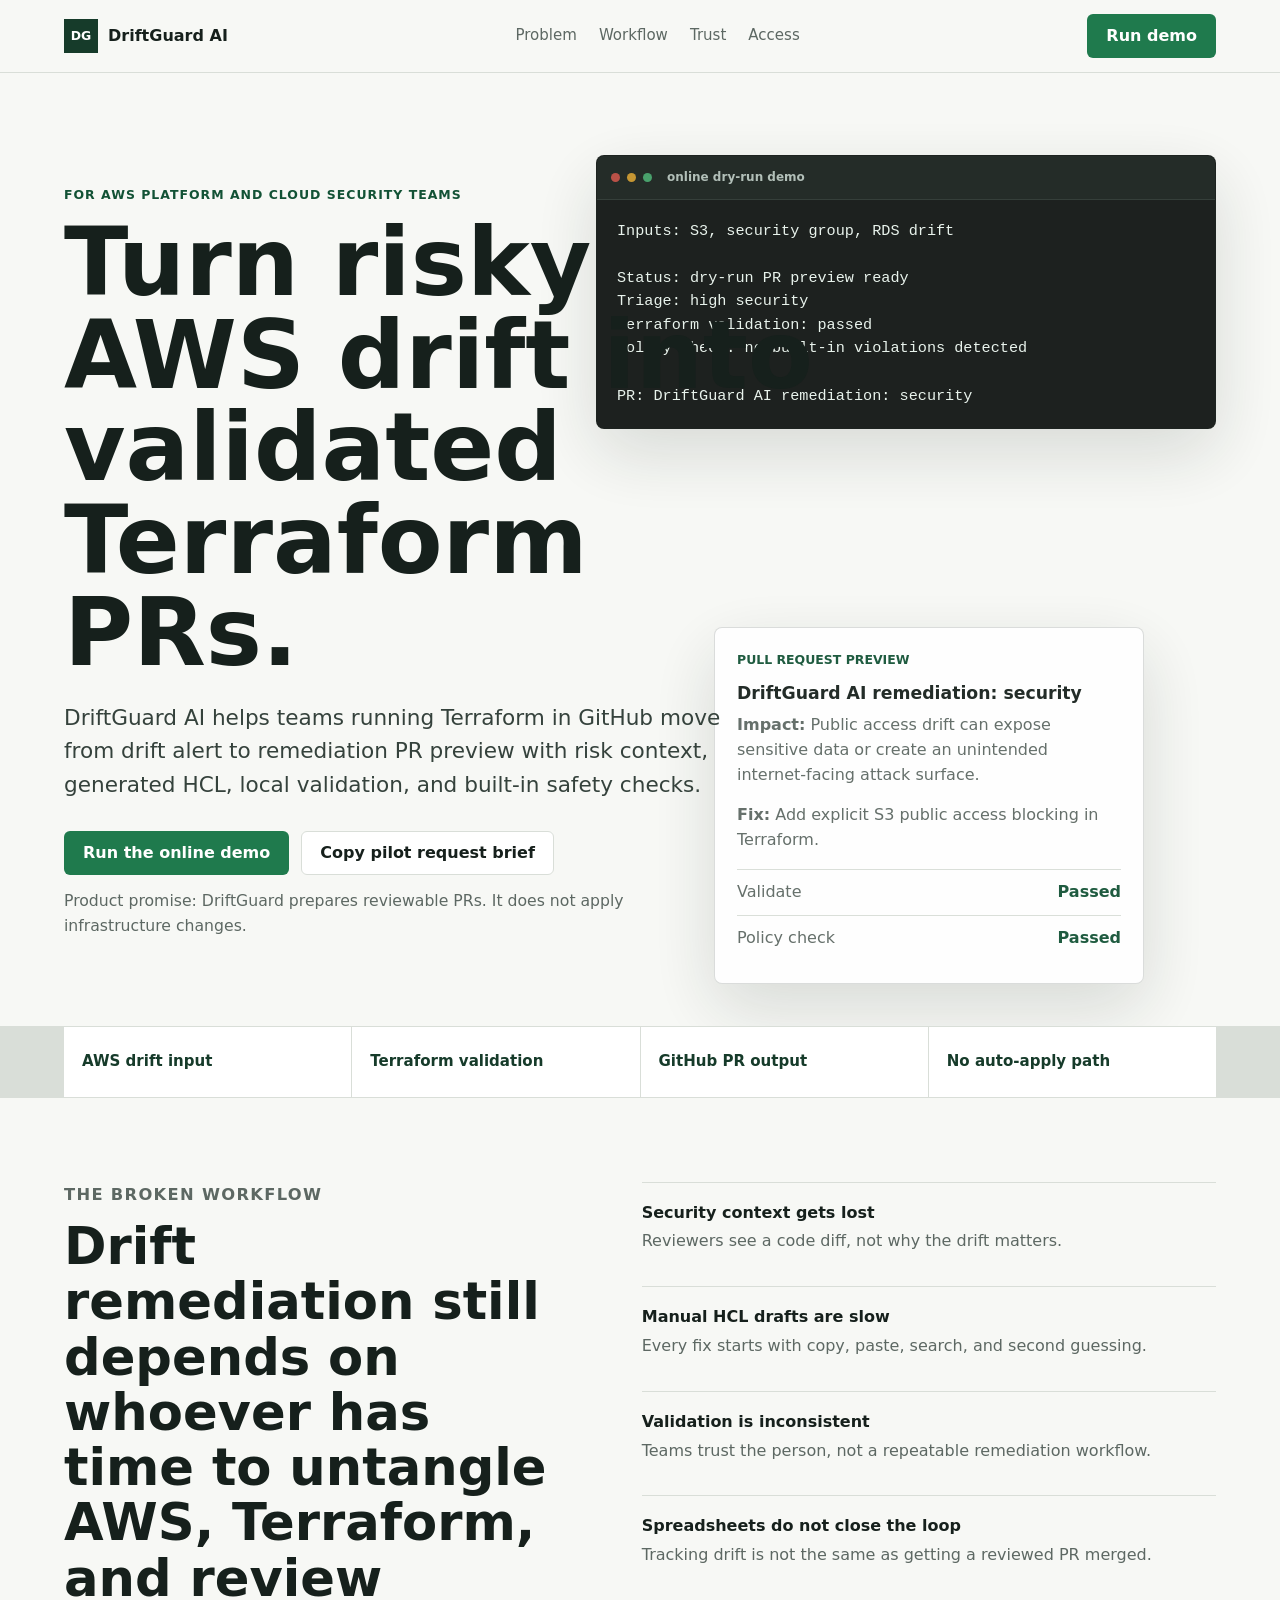
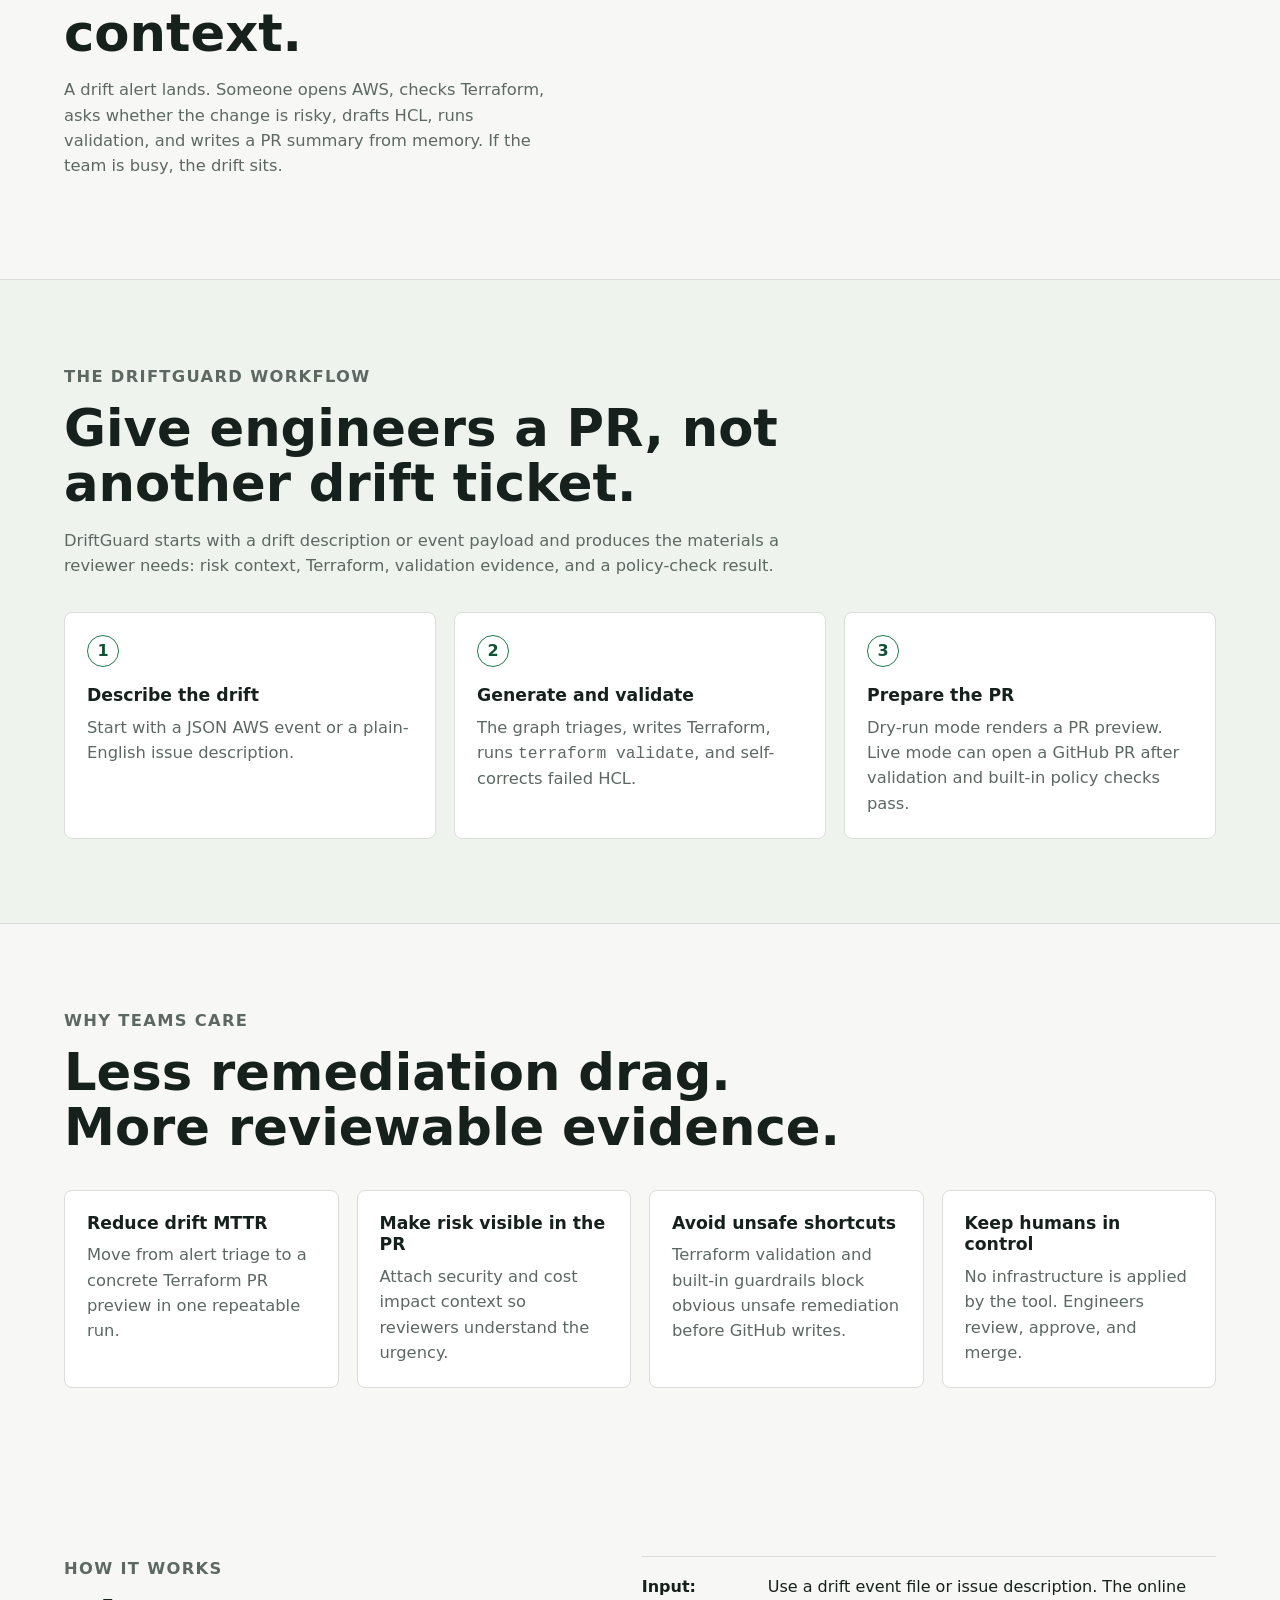
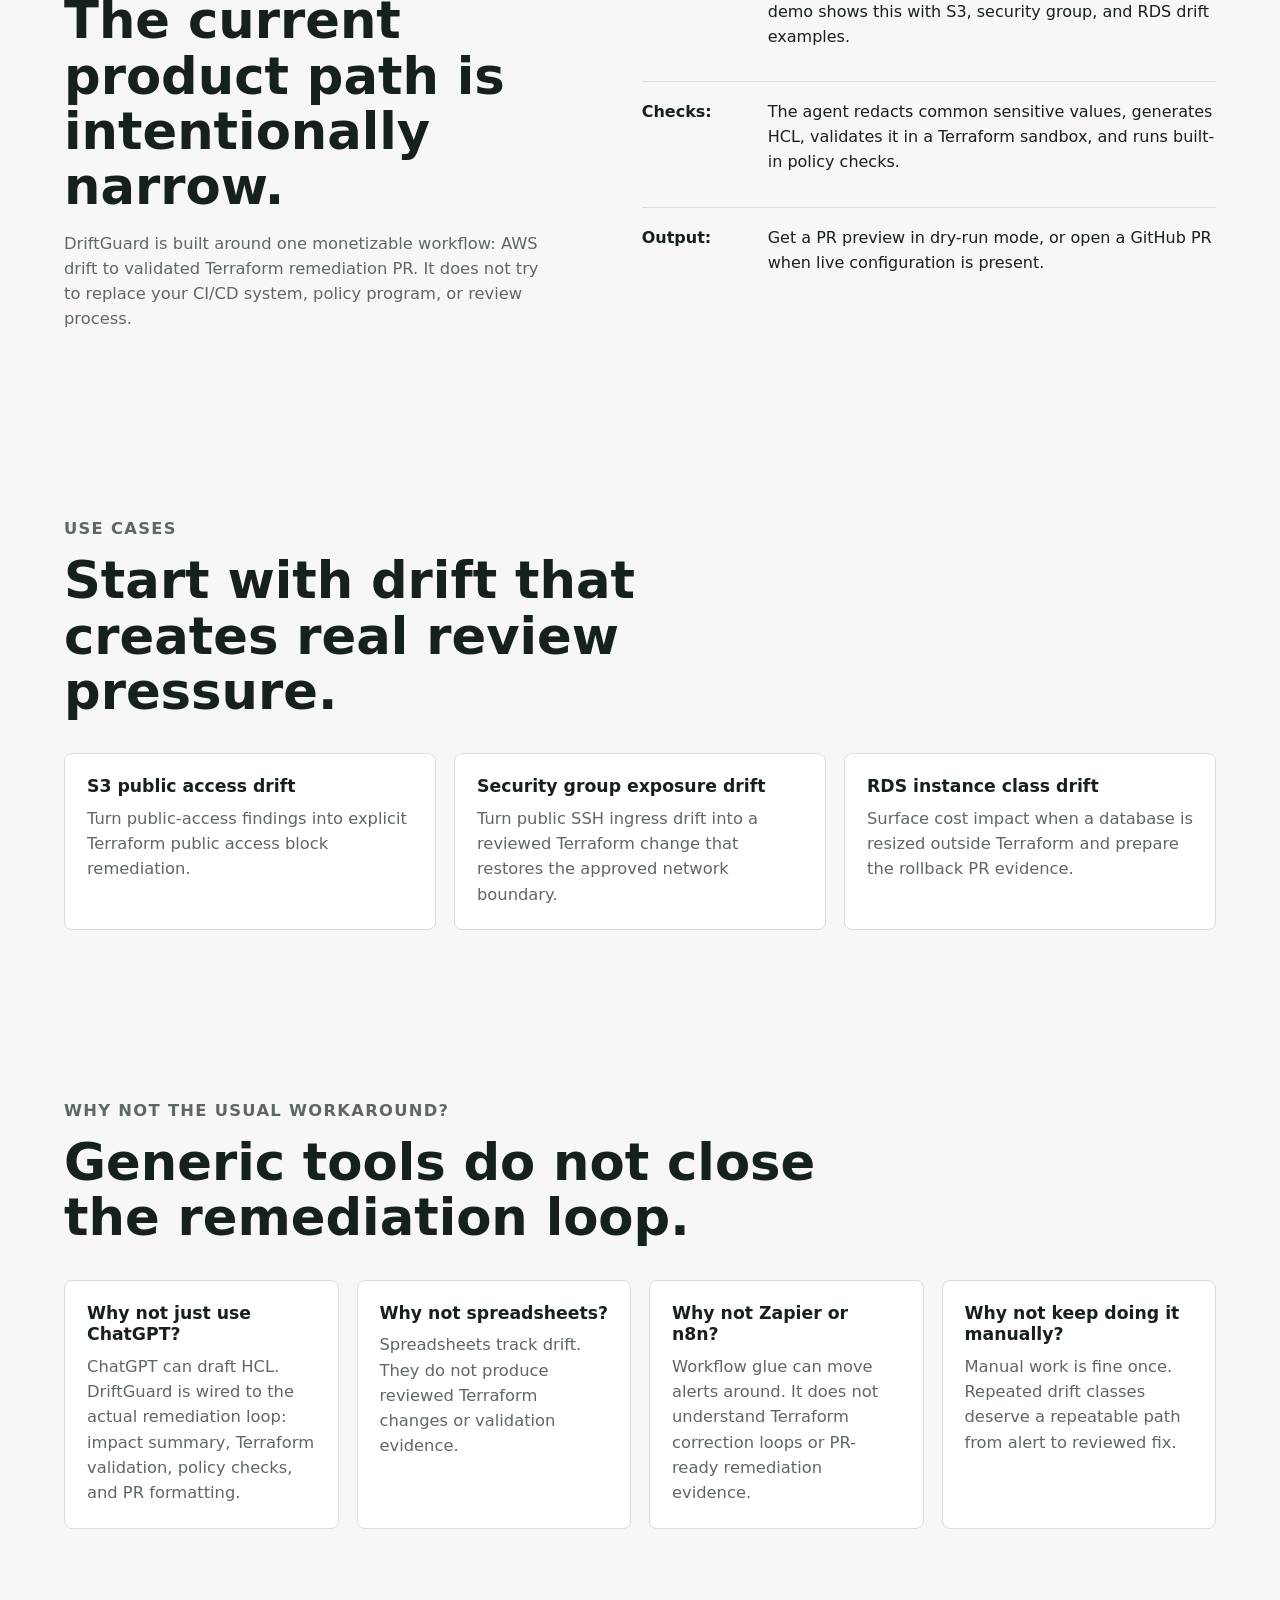
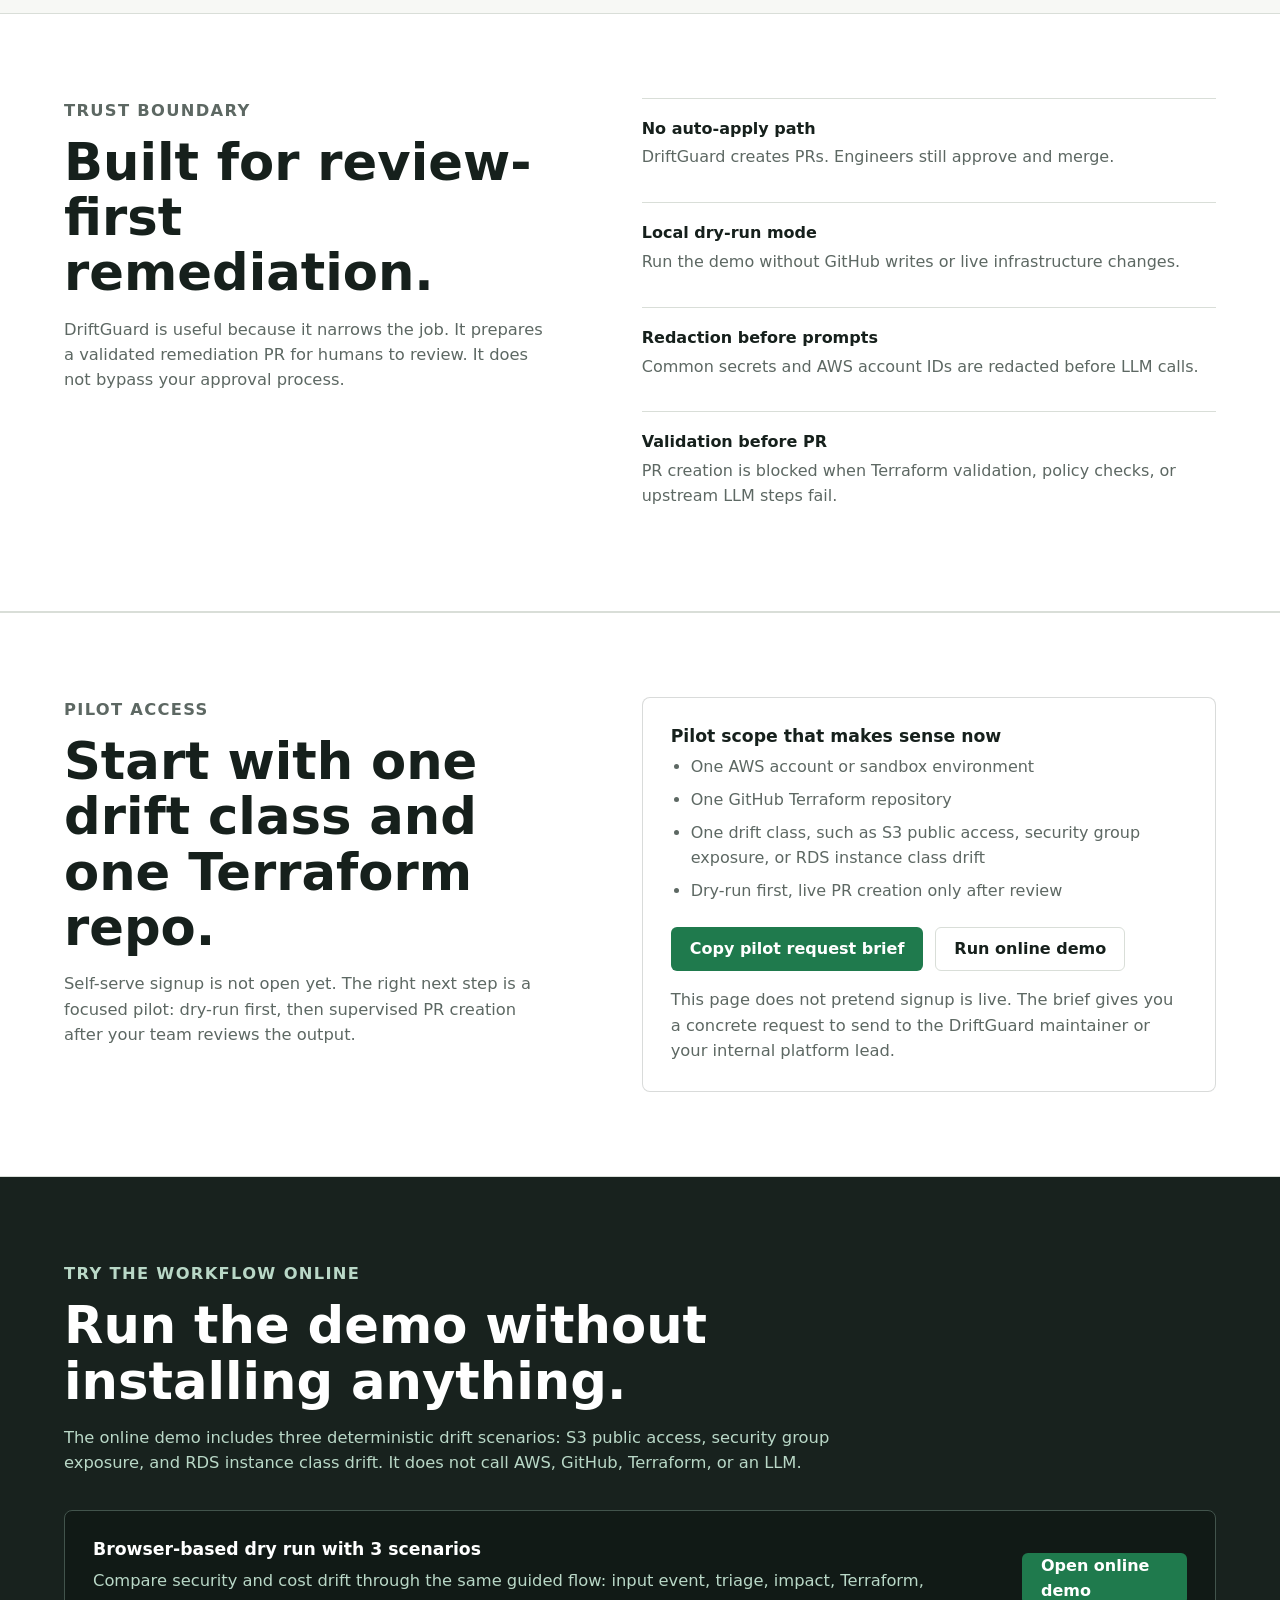
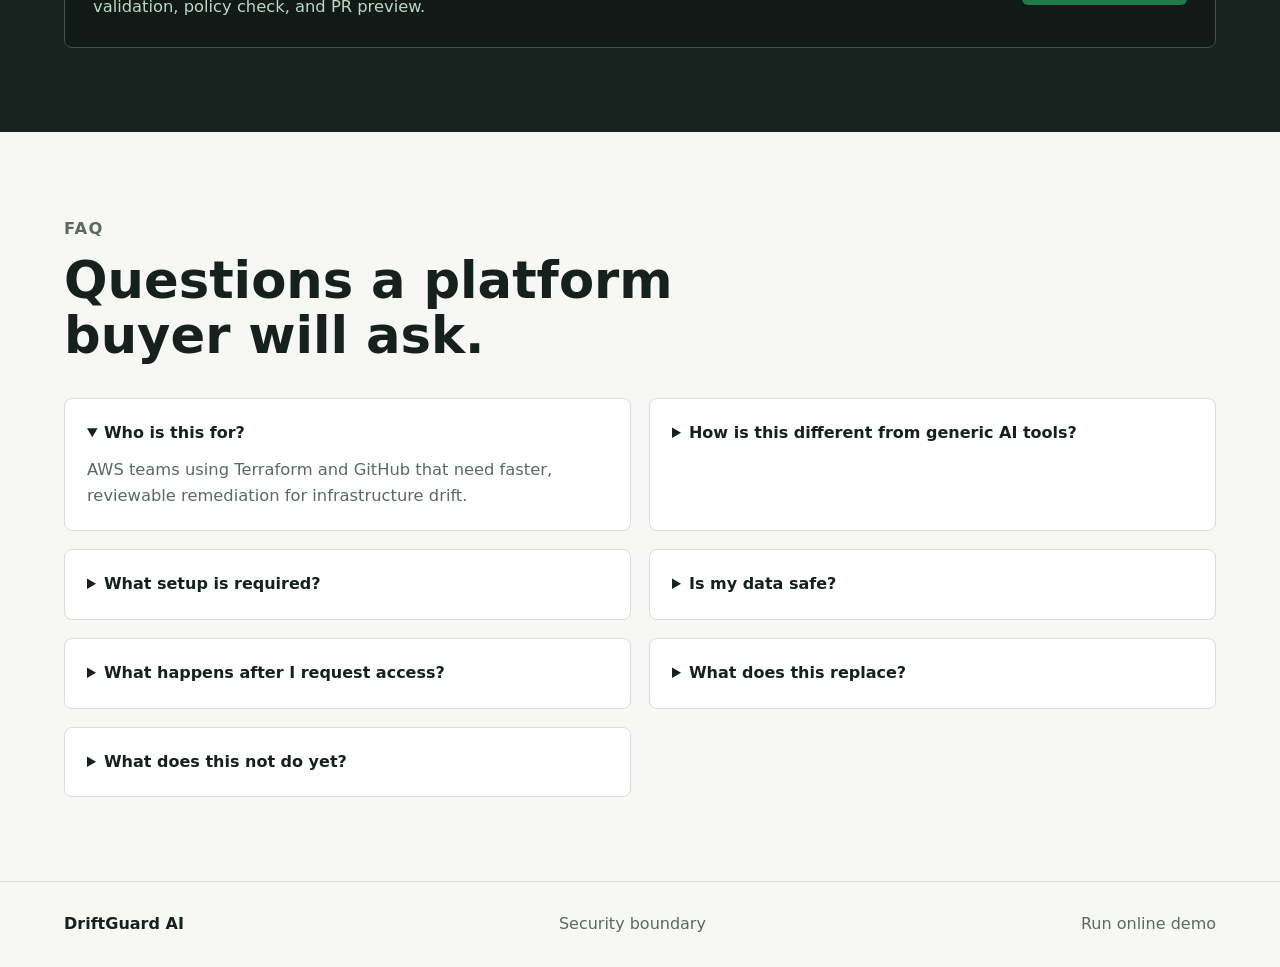
==== commit e1628a07: "Add multi-scenario online demo" ====
--- a/site/index.html
+++ b/site/index.html
@@ -39,7 +39,7 @@
               <span></span>
               <strong>online dry-run demo</strong>
             </div>
-            <pre><code>Input: S3 public access drift
+            <pre><code>Inputs: S3, security group, RDS drift
 
 Status: dry-run PR preview ready
 Triage: high security
@@ -180,7 +180,7 @@
         <ol class="numbered-list">
           <li>
             <strong>Input:</strong>
-            <span>Use a drift event file or issue description. The online demo shows this with a sample S3 public access event.</span>
+            <span>Use a drift event file or issue description. The online demo shows this with S3, security group, and RDS drift examples.</span>
           </li>
           <li>
             <strong>Checks:</strong>
@@ -204,16 +204,12 @@
             <p>Turn public-access findings into explicit Terraform public access block remediation.</p>
           </article>
           <article>
-            <h3>Security group exposure</h3>
-            <p>Catch and block obvious public SSH/RDP remediation mistakes before a PR is opened.</p>
-          </article>
-          <article>
-            <h3>Compliance evidence</h3>
-            <p>Put impact, validation output, and policy-check results directly into the pull request.</p>
-          </article>
-          <article>
-            <h3>Platform backlog cleanup</h3>
-            <p>Convert repeated drift tickets into standardized PR-ready remediation work.</p>
+            <h3>Security group exposure drift</h3>
+            <p>Turn public SSH ingress drift into a reviewed Terraform change that restores the approved network boundary.</p>
+          </article>
+          <article>
+            <h3>RDS instance class drift</h3>
+            <p>Surface cost impact when a database is resized outside Terraform and prepare the rollback PR evidence.</p>
           </article>
         </div>
       </section>
@@ -274,7 +270,7 @@
           <ul>
             <li>One AWS account or sandbox environment</li>
             <li>One GitHub Terraform repository</li>
-            <li>One drift class, such as S3 public access or security group exposure</li>
+            <li>One drift class, such as S3 public access, security group exposure, or RDS instance class drift</li>
             <li>Dry-run first, live PR creation only after review</li>
           </ul>
           <div class="access-actions">
@@ -295,16 +291,17 @@
           <p class="eyebrow">Try the workflow online</p>
           <h2 id="demo-heading">Run the demo without installing anything.</h2>
           <p>
-            The online demo uses the sample S3 drift event and deterministic dry-run
-            output. It does not call AWS, GitHub, or an LLM.
+            The online demo includes three deterministic drift scenarios: S3 public
+            access, security group exposure, and RDS instance class drift. It does not
+            call AWS, GitHub, Terraform, or an LLM.
           </p>
         </div>
         <div class="online-demo-card">
           <div>
-            <h3>Browser-based dry run</h3>
+            <h3>Browser-based dry run with 3 scenarios</h3>
             <p>
-              See the drift event, triage result, generated Terraform, validation
-              result, policy check, and PR preview in one guided interface.
+              Compare security and cost drift through the same guided flow: input
+              event, triage, impact, Terraform, validation, policy check, and PR preview.
             </p>
           </div>
           <a class="button primary" href="./demo.html">Open online demo</a>
--- a/site/styles.css
+++ b/site/styles.css
@@ -107,6 +107,10 @@
   cursor: pointer;
 }
 
+button {
+  font: inherit;
+}
+
 .header-cta,
 .button.primary {
   background: var(--accent);
@@ -401,9 +405,12 @@
 }
 
 .benefit-grid,
-.use-case-grid,
 .comparison-grid {
   grid-template-columns: repeat(4, minmax(0, 1fr));
+}
+
+.use-case-grid {
+  grid-template-columns: repeat(3, minmax(0, 1fr));
 }
 
 .workflow-grid article,
@@ -639,6 +646,50 @@
   gap: 12px;
 }
 
+.scenario-selector {
+  display: grid;
+  grid-template-columns: repeat(3, minmax(0, 1fr));
+  gap: 14px;
+  margin-bottom: 20px;
+}
+
+.scenario-card {
+  display: grid;
+  gap: 6px;
+  min-height: 118px;
+  padding: 18px;
+  border: 1px solid var(--line);
+  border-radius: 8px;
+  background: var(--surface);
+  color: var(--ink);
+  text-align: left;
+  cursor: pointer;
+}
+
+.scenario-card strong {
+  font-size: 1rem;
+}
+
+.scenario-card span {
+  color: var(--muted);
+  font-size: 0.93rem;
+}
+
+.scenario-card:hover,
+.scenario-card.is-active {
+  border-color: var(--accent);
+}
+
+.scenario-card.is-active {
+  background: #edf6f0;
+  box-shadow: inset 0 0 0 1px var(--accent);
+}
+
+.scenario-card:disabled {
+  cursor: wait;
+  opacity: 0.78;
+}
+
 .demo-grid {
   display: grid;
   grid-template-columns: minmax(300px, 0.8fr) minmax(0, 1.2fr);
@@ -829,7 +880,8 @@
   }
 
   .demo-hero,
-  .demo-grid {
+  .demo-grid,
+  .scenario-selector {
     grid-template-columns: 1fr;
   }
 
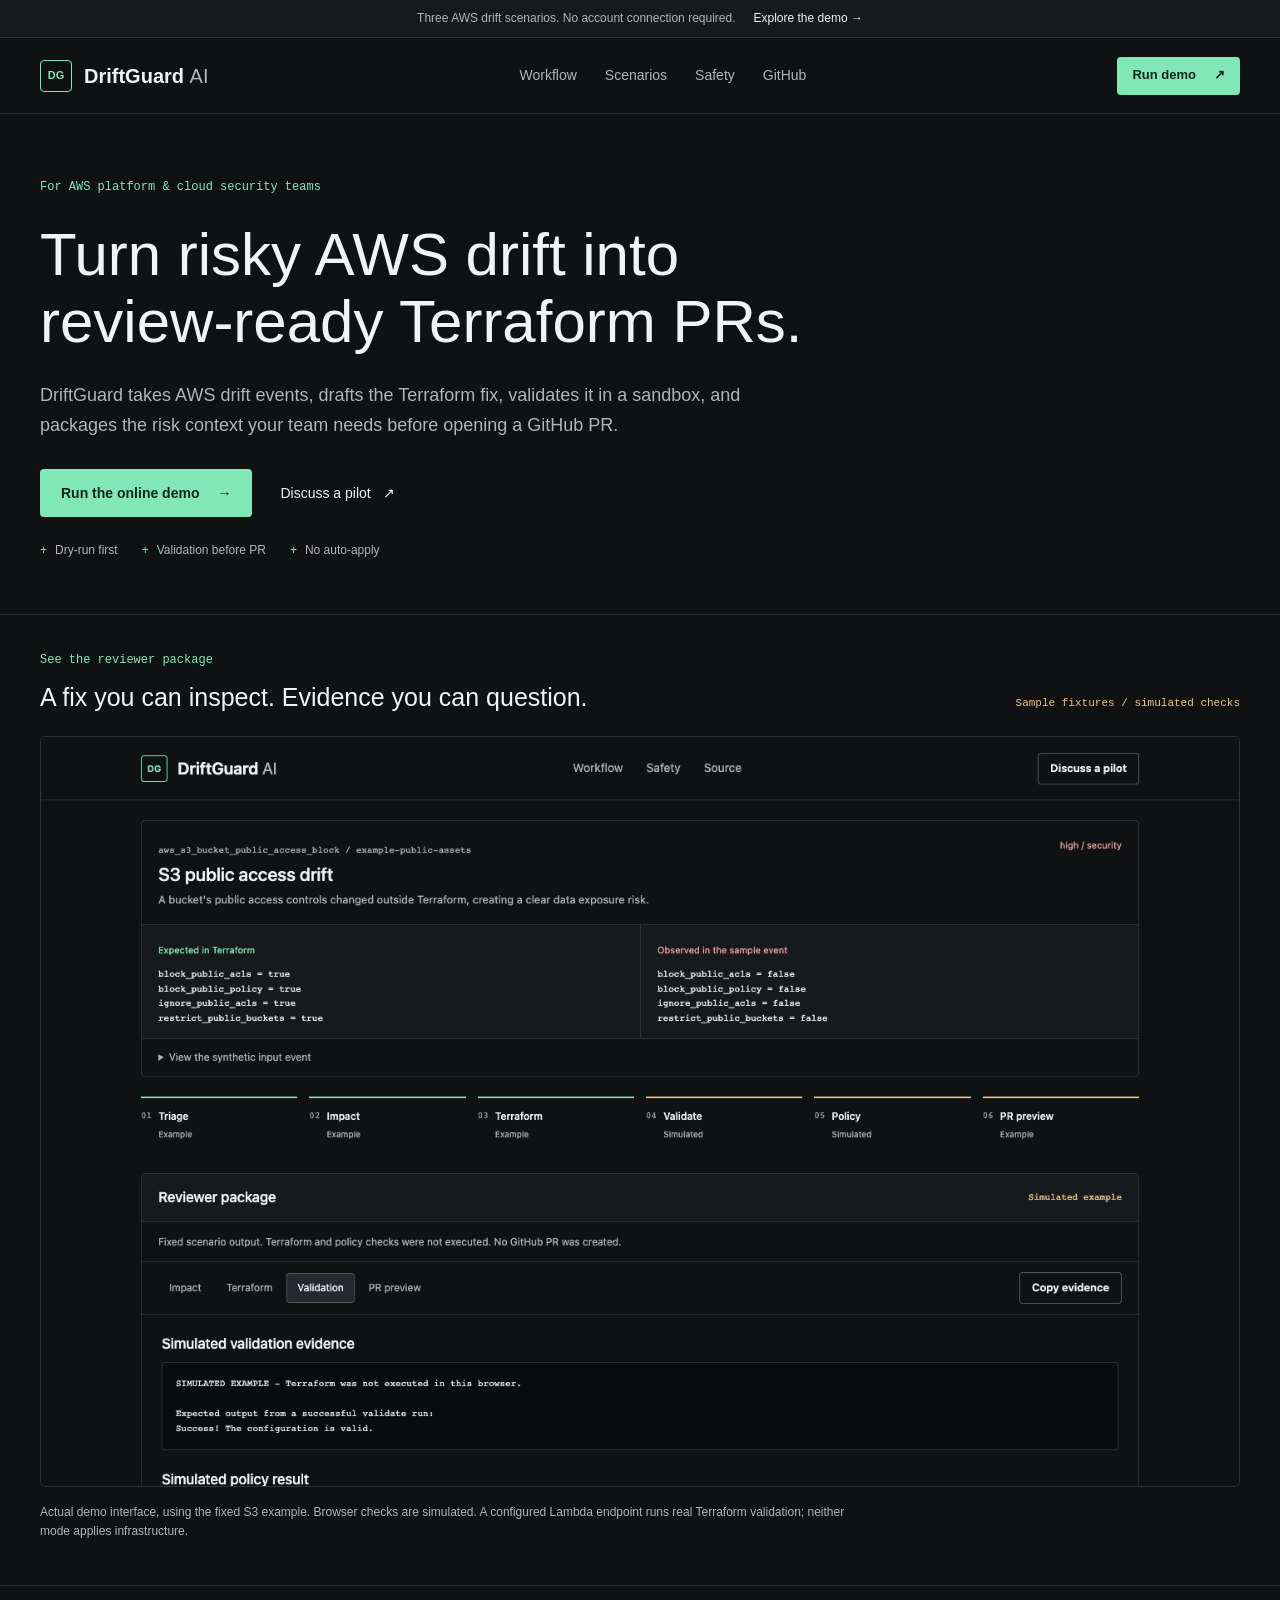
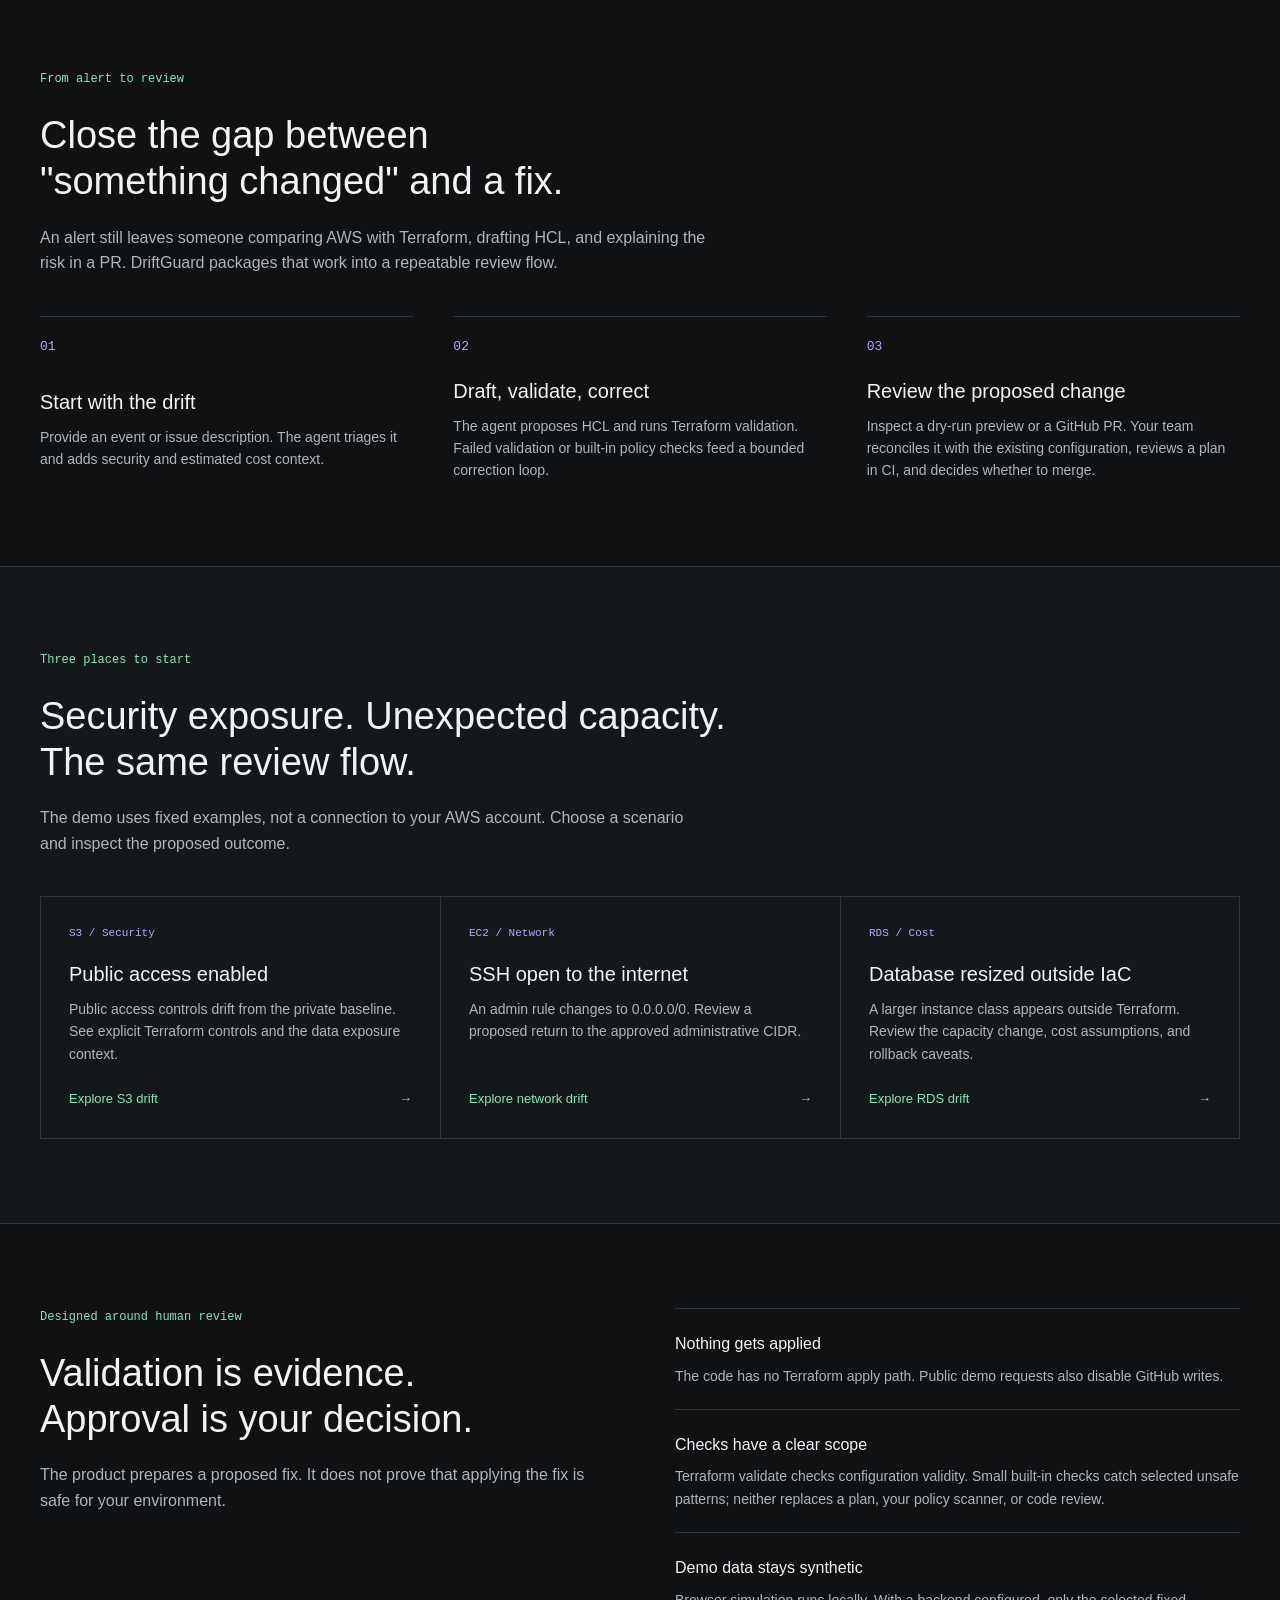
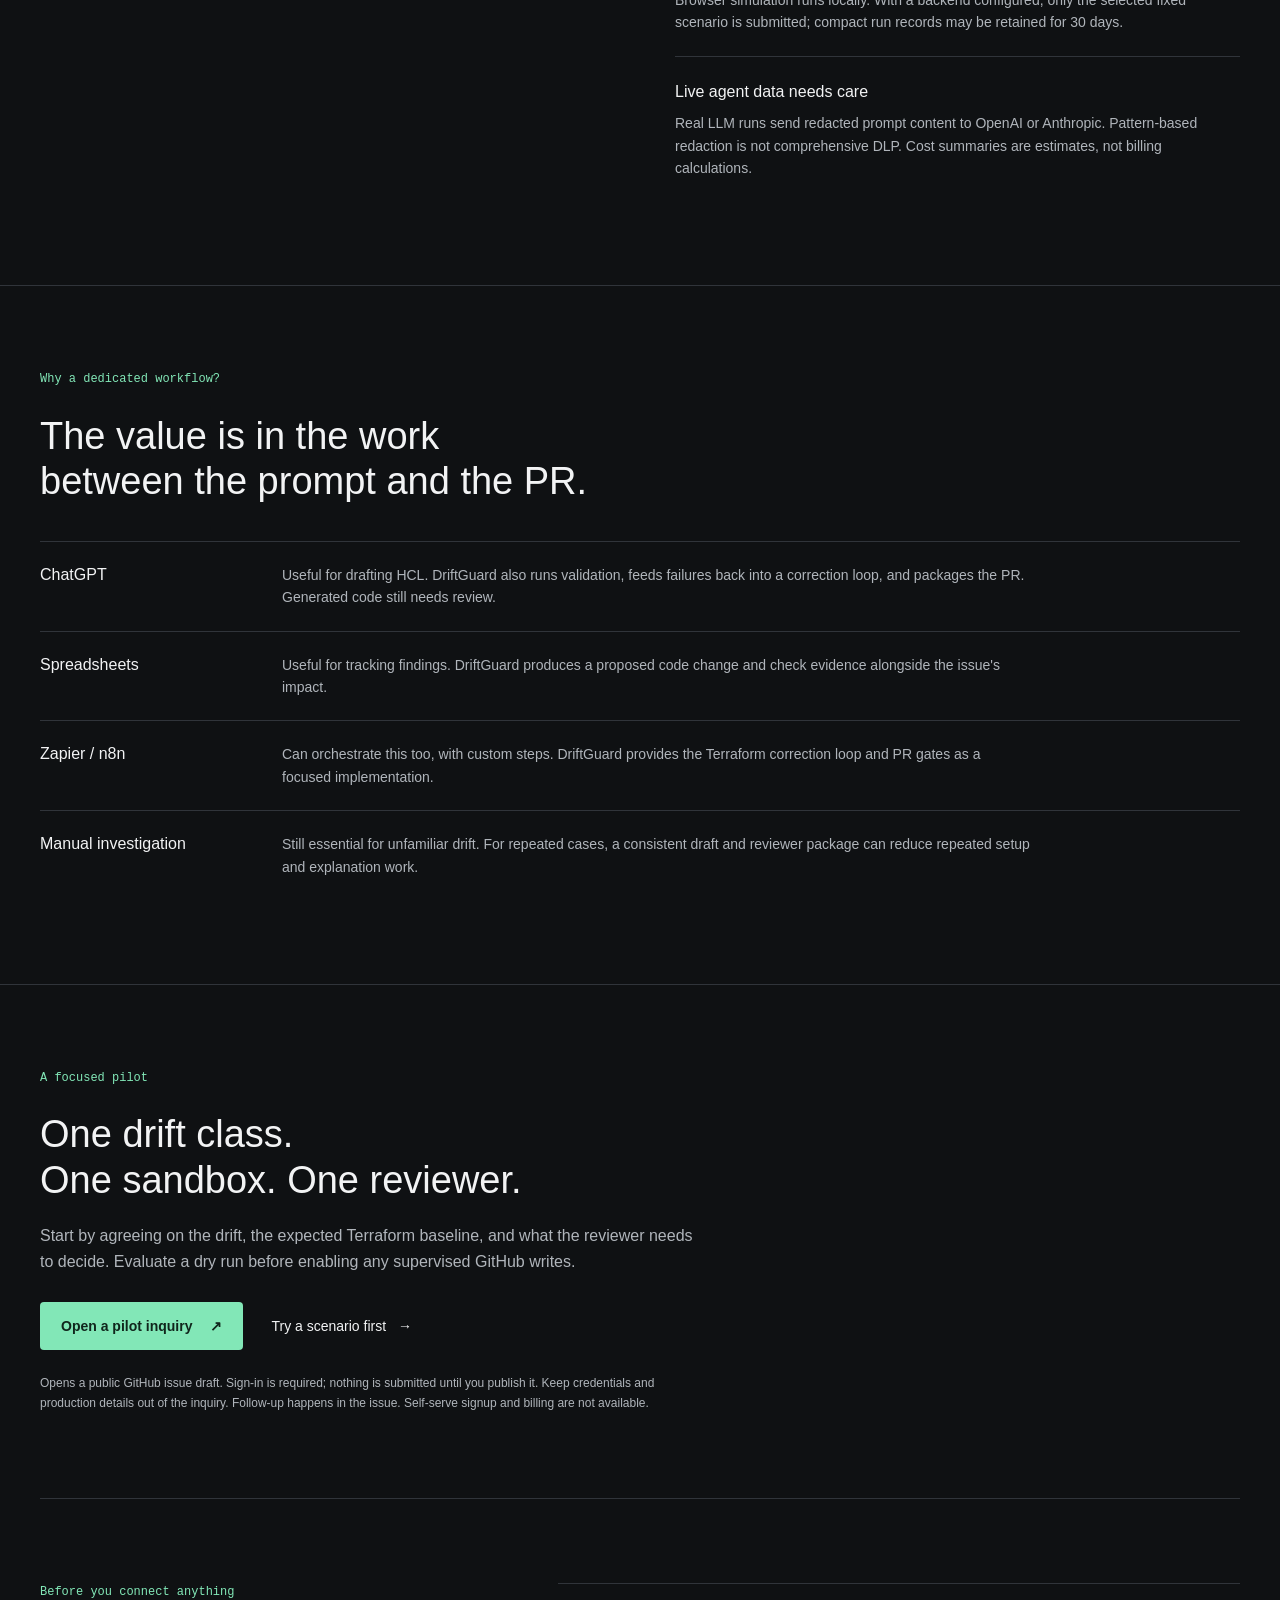
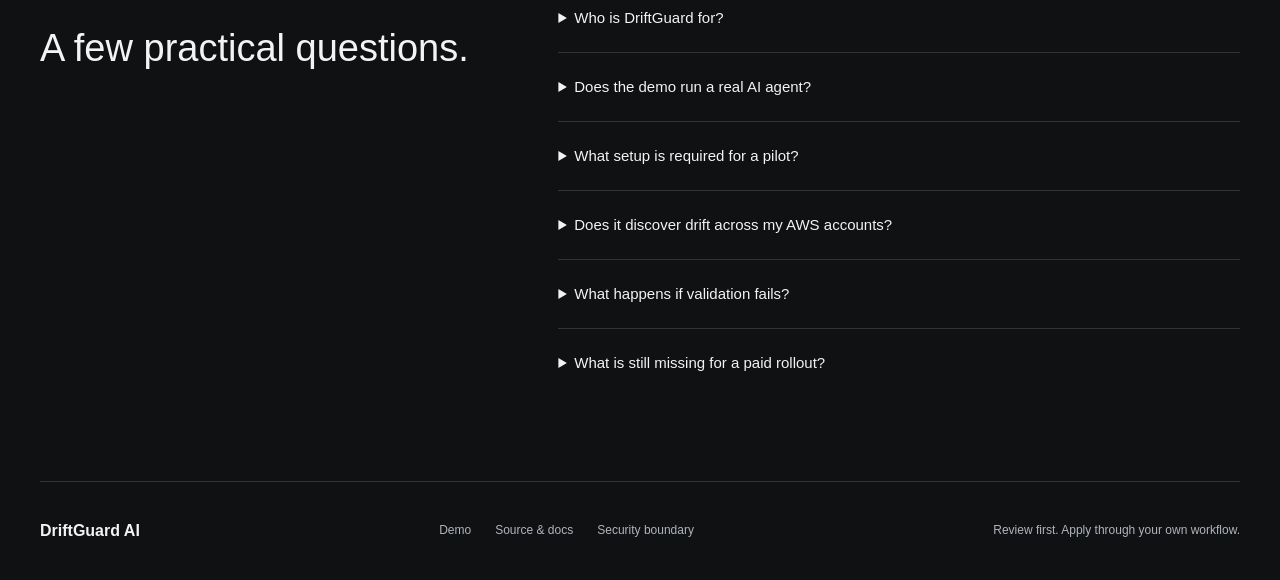
==== commit 810a872b: "Improve drift demo UX, evidence provenance, and architecture docs" ====
--- a/site/index.html
+++ b/site/index.html
@@ -3,355 +3,96 @@
   <head>
     <meta charset="utf-8" />
     <meta name="viewport" content="width=device-width, initial-scale=1" />
-    <title>DriftGuard AI | Turn AWS drift into reviewable Terraform PRs</title>
-    <meta
-      name="description"
-      content="DriftGuard AI helps AWS, Terraform, and GitHub teams turn infrastructure drift into validated, policy-checked Terraform pull requests."
-    />
-    <link
-      rel="icon"
-      href="data:image/svg+xml,%3Csvg xmlns='http://www.w3.org/2000/svg' viewBox='0 0 64 64'%3E%3Crect width='64' height='64' fill='%23163b2a'/%3E%3Ctext x='32' y='39' text-anchor='middle' font-family='Arial,sans-serif' font-size='22' font-weight='700' fill='white'%3EDG%3C/text%3E%3C/svg%3E"
-    />
+    <title>DriftGuard AI | Review-ready Terraform fixes for AWS drift</title>
+    <meta name="description" content="For AWS platform and cloud security teams: turn drift events into Terraform fixes, validation evidence, and GitHub PR previews. Your team stays in control." />
+    <link rel="icon" href="./assets/favicon.svg" />
     <link rel="stylesheet" href="./styles.css" />
+    <script src="./scenarios.js" defer></script>
+    <script src="./demo-core.js" defer></script>
+    <script src="./scripts.js" defer></script>
   </head>
-  <body>
+  <body class="landing-page">
+    <a class="skip-link" href="#main">Skip to content</a>
+    <div class="announcement"><span>Three AWS drift scenarios. No account connection required.</span><a href="./demo.html">Explore the demo <span aria-hidden="true">&#8594;</span></a></div>
     <header class="site-header">
-      <a class="brand" href="#top" aria-label="DriftGuard AI home">
-        <span class="brand-mark">DG</span>
-        <span>DriftGuard AI</span>
-      </a>
-      <nav class="nav-links" aria-label="Primary navigation">
-        <a href="#problem">Problem</a>
-        <a href="#workflow">Workflow</a>
-        <a href="#trust">Trust</a>
-        <a href="#access">Access</a>
-      </nav>
-      <a class="header-cta" href="./demo.html">Run demo</a>
+      <a class="brand" href="./index.html" aria-label="DriftGuard AI home"><span class="brand-mark" aria-hidden="true">DG</span><span>DriftGuard <span class="brand-ai">AI</span></span></a>
+      <nav class="nav-links" aria-label="Primary navigation"><a href="#workflow">Workflow</a><a href="#scenarios">Scenarios</a><a href="#trust">Safety</a><a href="https://github.com/manynames3/driftguard-ai">GitHub</a></nav>
+      <a class="button small primary" href="./demo.html">Run demo <span aria-hidden="true">&#8599;</span></a>
     </header>
 
-    <main id="top">
+    <main id="main">
       <section class="hero" aria-labelledby="hero-heading">
-        <div class="hero-visual" aria-hidden="true">
-          <div class="terminal-window">
-            <div class="window-bar">
-              <span></span>
-              <span></span>
-              <span></span>
-              <strong>online dry-run demo</strong>
-            </div>
-            <pre><code>Inputs: S3, security group, RDS drift
-
-Status: dry-run PR preview ready
-Triage: high security
-Terraform validation: passed
-Policy check: no built-in violations detected
-
-PR: DriftGuard AI remediation: security</code></pre>
-          </div>
-          <div class="pr-preview">
-            <div class="pr-topline">Pull request preview</div>
-            <h3>DriftGuard AI remediation: security</h3>
-            <p><strong>Impact:</strong> Public access drift can expose sensitive data or create an unintended internet-facing attack surface.</p>
-            <p><strong>Fix:</strong> Add explicit S3 public access blocking in Terraform.</p>
-            <div class="check-row"><span>Validate</span><strong>Passed</strong></div>
-            <div class="check-row"><span>Policy check</span><strong>Passed</strong></div>
-          </div>
-        </div>
-
-        <div class="hero-content">
-          <p class="eyebrow">For AWS platform and cloud security teams</p>
-          <h1 id="hero-heading">Turn risky AWS drift into validated Terraform PRs.</h1>
-          <p class="hero-copy">
-            DriftGuard AI helps teams running Terraform in GitHub move from drift alert
-            to remediation PR preview with risk context, generated HCL, local validation,
-            and built-in safety checks.
-          </p>
-          <div class="hero-actions">
-            <a class="button primary" href="./demo.html">Run the online demo</a>
-            <a class="button secondary" href="#access">Copy pilot request brief</a>
-          </div>
-          <p class="promise">
-            Product promise: DriftGuard prepares reviewable PRs. It does not apply infrastructure changes.
-          </p>
+        <div class="page-width">
+          <p class="eyebrow">For AWS platform &amp; cloud security teams</p>
+          <h1 id="hero-heading">Turn risky AWS drift into<br class="desktop-break" /> review-ready Terraform PRs.</h1>
+          <p class="hero-copy">DriftGuard takes AWS drift events, drafts the Terraform fix, validates it in a sandbox, and packages the risk context your team needs before opening a GitHub PR.</p>
+          <div class="hero-actions"><a class="button primary" href="./demo.html">Run the online demo <span aria-hidden="true">&#8594;</span></a><a class="text-link" href="#access">Discuss a pilot <span aria-hidden="true">&#8599;</span></a></div>
+          <ul class="assurances" aria-label="Safety boundaries"><li>Dry-run first</li><li>Validation before PR</li><li>No auto-apply</li></ul>
         </div>
       </section>
 
-      <section class="credibility-strip" aria-label="Product boundaries">
-        <span>AWS drift input</span>
-        <span>Terraform validation</span>
-        <span>GitHub PR output</span>
-        <span>No auto-apply path</span>
+      <section id="proof" class="product-evidence" aria-labelledby="proof-heading">
+        <div class="page-width">
+          <div class="evidence-heading"><div><p class="eyebrow">See the reviewer package</p><h2 id="proof-heading">A fix you can inspect. Evidence you can question.</h2></div><span class="mode-label">Sample fixtures / simulated checks</span></div>
+          <a class="product-screenshot" href="./demo.html?scenario=s3" aria-label="Open the S3 drift demo"><img src="./assets/demo-evidence.png" width="1440" height="900" fetchpriority="high" alt="DriftGuard demo showing the expected and observed S3 drift controls with explicitly simulated validation evidence." /></a>
+          <p class="caption">Actual demo interface, using the fixed S3 example. Browser checks are simulated. A configured Lambda endpoint runs real Terraform validation; neither mode applies infrastructure.</p>
+        </div>
       </section>
 
-      <section id="problem" class="section split-section" aria-labelledby="problem-heading">
-        <div>
-          <p class="eyebrow">The broken workflow</p>
-          <h2 id="problem-heading">Drift remediation still depends on whoever has time to untangle AWS, Terraform, and review context.</h2>
-          <p>
-            A drift alert lands. Someone opens AWS, checks Terraform, asks whether the
-            change is risky, drafts HCL, runs validation, and writes a PR summary from
-            memory. If the team is busy, the drift sits.
-          </p>
-        </div>
-        <div class="pain-list" aria-label="Common drift remediation pain">
-          <div>
-            <strong>Security context gets lost</strong>
-            <span>Reviewers see a code diff, not why the drift matters.</span>
-          </div>
-          <div>
-            <strong>Manual HCL drafts are slow</strong>
-            <span>Every fix starts with copy, paste, search, and second guessing.</span>
-          </div>
-          <div>
-            <strong>Validation is inconsistent</strong>
-            <span>Teams trust the person, not a repeatable remediation workflow.</span>
-          </div>
-          <div>
-            <strong>Spreadsheets do not close the loop</strong>
-            <span>Tracking drift is not the same as getting a reviewed PR merged.</span>
+      <section id="workflow" class="section page-width" aria-labelledby="workflow-heading">
+        <div class="section-intro"><p class="eyebrow">From alert to review</p><h2 id="workflow-heading">Close the gap between<br />"something changed" and a fix.</h2><p>An alert still leaves someone comparing AWS with Terraform, drafting HCL, and explaining the risk in a PR. DriftGuard packages that work into a repeatable review flow.</p></div>
+        <ol class="workflow-list">
+          <li><span class="step-number">01</span><div><h3>Start with the drift</h3><p>Provide an event or issue description. The agent triages it and adds security and estimated cost context.</p></div></li>
+          <li><span class="step-number">02</span><div><h3>Draft, validate, correct</h3><p>The agent proposes HCL and runs Terraform validation. Failed validation or built-in policy checks feed a bounded correction loop.</p></div></li>
+          <li><span class="step-number">03</span><div><h3>Review the proposed change</h3><p>Inspect a dry-run preview or a GitHub PR. Your team reconciles it with the existing configuration, reviews a plan in CI, and decides whether to merge.</p></div></li>
+        </ol>
+      </section>
+
+      <section id="scenarios" class="section scenario-section" aria-labelledby="scenarios-heading">
+        <div class="page-width"><div class="section-intro"><p class="eyebrow">Three places to start</p><h2 id="scenarios-heading">Security exposure. Unexpected capacity. The same review flow.</h2><p>The demo uses fixed examples, not a connection to your AWS account. Choose a scenario and inspect the proposed outcome.</p></div>
+          <div class="scenario-grid">
+            <a class="scenario-item" href="./demo.html?scenario=s3"><span class="scenario-type">S3 / Security</span><h3>Public access enabled</h3><p>Public access controls drift from the private baseline. See explicit Terraform controls and the data exposure context.</p><span class="scenario-link">Explore S3 drift <span aria-hidden="true">&#8594;</span></span></a>
+            <a class="scenario-item" href="./demo.html?scenario=security-group"><span class="scenario-type">EC2 / Network</span><h3>SSH open to the internet</h3><p>An admin rule changes to 0.0.0.0/0. Review a proposed return to the approved administrative CIDR.</p><span class="scenario-link">Explore network drift <span aria-hidden="true">&#8594;</span></span></a>
+            <a class="scenario-item" href="./demo.html?scenario=rds"><span class="scenario-type">RDS / Cost</span><h3>Database resized outside IaC</h3><p>A larger instance class appears outside Terraform. Review the capacity change, cost assumptions, and rollback caveats.</p><span class="scenario-link">Explore RDS drift <span aria-hidden="true">&#8594;</span></span></a>
           </div>
         </div>
       </section>
 
-      <section class="section solution-band" aria-labelledby="solution-heading">
-        <div class="section-heading">
-          <p class="eyebrow">The DriftGuard workflow</p>
-          <h2 id="solution-heading">Give engineers a PR, not another drift ticket.</h2>
-          <p>
-            DriftGuard starts with a drift description or event payload and produces the
-            materials a reviewer needs: risk context, Terraform, validation evidence, and
-            a policy-check result.
-          </p>
-        </div>
-        <div class="workflow-grid">
-          <article>
-            <span class="step-number">1</span>
-            <h3>Describe the drift</h3>
-            <p>Start with a JSON AWS event or a plain-English issue description.</p>
-          </article>
-          <article>
-            <span class="step-number">2</span>
-            <h3>Generate and validate</h3>
-            <p>The graph triages, writes Terraform, runs <code>terraform validate</code>, and self-corrects failed HCL.</p>
-          </article>
-          <article>
-            <span class="step-number">3</span>
-            <h3>Prepare the PR</h3>
-            <p>Dry-run mode renders a PR preview. Live mode can open a GitHub PR after validation and built-in policy checks pass.</p>
-          </article>
-        </div>
+      <section id="trust" class="section page-width trust-section" aria-labelledby="trust-heading">
+        <div class="section-intro"><p class="eyebrow">Designed around human review</p><h2 id="trust-heading">Validation is evidence.<br />Approval is your decision.</h2><p>The product prepares a proposed fix. It does not prove that applying the fix is safe for your environment.</p></div>
+        <dl class="trust-list">
+          <div><dt>Nothing gets applied</dt><dd>The code has no Terraform apply path. Public demo requests also disable GitHub writes.</dd></div>
+          <div><dt>Checks have a clear scope</dt><dd>Terraform validate checks configuration validity. Small built-in checks catch selected unsafe patterns; neither replaces a plan, your policy scanner, or code review.</dd></div>
+          <div><dt>Demo data stays synthetic</dt><dd>Browser simulation runs locally. With a backend configured, only the selected fixed scenario is submitted; compact run records may be retained for 30 days.</dd></div>
+          <div><dt>Live agent data needs care</dt><dd>Real LLM runs send redacted prompt content to OpenAI or Anthropic. Pattern-based redaction is not comprehensive DLP. Cost summaries are estimates, not billing calculations.</dd></div>
+        </dl>
       </section>
 
-      <section class="section" aria-labelledby="benefits-heading">
-        <div class="section-heading">
-          <p class="eyebrow">Why teams care</p>
-          <h2 id="benefits-heading">Less remediation drag. More reviewable evidence.</h2>
+      <section class="section comparison-section" aria-labelledby="comparison-heading"><div class="page-width">
+        <div class="section-intro"><p class="eyebrow">Why a dedicated workflow?</p><h2 id="comparison-heading">The value is in the work<br />between the prompt and the PR.</h2></div>
+        <div class="comparison-list">
+          <div><h3>ChatGPT</h3><p>Useful for drafting HCL. DriftGuard also runs validation, feeds failures back into a correction loop, and packages the PR. Generated code still needs review.</p></div>
+          <div><h3>Spreadsheets</h3><p>Useful for tracking findings. DriftGuard produces a proposed code change and check evidence alongside the issue's impact.</p></div>
+          <div><h3>Zapier / n8n</h3><p>Can orchestrate this too, with custom steps. DriftGuard provides the Terraform correction loop and PR gates as a focused implementation.</p></div>
+          <div><h3>Manual investigation</h3><p>Still essential for unfamiliar drift. For repeated cases, a consistent draft and reviewer package can reduce repeated setup and explanation work.</p></div>
         </div>
-        <div class="benefit-grid">
-          <article>
-            <h3>Reduce drift MTTR</h3>
-            <p>Move from alert triage to a concrete Terraform PR preview in one repeatable run.</p>
-          </article>
-          <article>
-            <h3>Make risk visible in the PR</h3>
-            <p>Attach security and cost impact context so reviewers understand the urgency.</p>
-          </article>
-          <article>
-            <h3>Avoid unsafe shortcuts</h3>
-            <p>Terraform validation and built-in guardrails block obvious unsafe remediation before GitHub writes.</p>
-          </article>
-          <article>
-            <h3>Keep humans in control</h3>
-            <p>No infrastructure is applied by the tool. Engineers review, approve, and merge.</p>
-          </article>
-        </div>
+      </div></section>
+
+      <section id="access" class="section page-width access-section" aria-labelledby="access-heading">
+        <p class="eyebrow">A focused pilot</p><h2 id="access-heading">One drift class.<br />One sandbox. One reviewer.</h2><p>Start by agreeing on the drift, the expected Terraform baseline, and what the reviewer needs to decide. Evaluate a dry run before enabling any supervised GitHub writes.</p>
+        <div class="access-actions"><a class="button primary" data-pilot-link href="https://github.com/manynames3/driftguard-ai/issues/new?title=Pilot%20inquiry">Open a pilot inquiry <span aria-hidden="true">&#8599;</span></a><a class="text-link" href="./demo.html">Try a scenario first <span aria-hidden="true">&#8594;</span></a></div>
+        <p class="form-note">Opens a public GitHub issue draft. Sign-in is required; nothing is submitted until you publish it. Keep credentials and production details out of the inquiry. Follow-up happens in the issue. Self-serve signup and billing are not available.</p>
       </section>
 
-      <section id="workflow" class="section product-walkthrough" aria-labelledby="how-heading">
-        <div>
-          <p class="eyebrow">How it works</p>
-          <h2 id="how-heading">The current product path is intentionally narrow.</h2>
-          <p>
-            DriftGuard is built around one monetizable workflow: AWS drift to validated
-            Terraform remediation PR. It does not try to replace your CI/CD system,
-            policy program, or review process.
-          </p>
-        </div>
-        <ol class="numbered-list">
-          <li>
-            <strong>Input:</strong>
-            <span>Use a drift event file or issue description. The online demo shows this with S3, security group, and RDS drift examples.</span>
-          </li>
-          <li>
-            <strong>Checks:</strong>
-            <span>The agent redacts common sensitive values, generates HCL, validates it in a Terraform sandbox, and runs built-in policy checks.</span>
-          </li>
-          <li>
-            <strong>Output:</strong>
-            <span>Get a PR preview in dry-run mode, or open a GitHub PR when live configuration is present.</span>
-          </li>
-        </ol>
-      </section>
-
-      <section class="section" aria-labelledby="use-cases-heading">
-        <div class="section-heading">
-          <p class="eyebrow">Use cases</p>
-          <h2 id="use-cases-heading">Start with drift that creates real review pressure.</h2>
-        </div>
-        <div class="use-case-grid">
-          <article>
-            <h3>S3 public access drift</h3>
-            <p>Turn public-access findings into explicit Terraform public access block remediation.</p>
-          </article>
-          <article>
-            <h3>Security group exposure drift</h3>
-            <p>Turn public SSH ingress drift into a reviewed Terraform change that restores the approved network boundary.</p>
-          </article>
-          <article>
-            <h3>RDS instance class drift</h3>
-            <p>Surface cost impact when a database is resized outside Terraform and prepare the rollback PR evidence.</p>
-          </article>
-        </div>
-      </section>
-
-      <section class="section comparison" aria-labelledby="different-heading">
-        <div class="section-heading">
-          <p class="eyebrow">Why not the usual workaround?</p>
-          <h2 id="different-heading">Generic tools do not close the remediation loop.</h2>
-        </div>
-        <div class="comparison-grid">
-          <article>
-            <h3>Why not just use ChatGPT?</h3>
-            <p>ChatGPT can draft HCL. DriftGuard is wired to the actual remediation loop: impact summary, Terraform validation, policy checks, and PR formatting.</p>
-          </article>
-          <article>
-            <h3>Why not spreadsheets?</h3>
-            <p>Spreadsheets track drift. They do not produce reviewed Terraform changes or validation evidence.</p>
-          </article>
-          <article>
-            <h3>Why not Zapier or n8n?</h3>
-            <p>Workflow glue can move alerts around. It does not understand Terraform correction loops or PR-ready remediation evidence.</p>
-          </article>
-          <article>
-            <h3>Why not keep doing it manually?</h3>
-            <p>Manual work is fine once. Repeated drift classes deserve a repeatable path from alert to reviewed fix.</p>
-          </article>
-        </div>
-      </section>
-
-      <section id="trust" class="section trust-section" aria-labelledby="trust-heading">
-        <div>
-          <p class="eyebrow">Trust boundary</p>
-          <h2 id="trust-heading">Built for review-first remediation.</h2>
-          <p>
-            DriftGuard is useful because it narrows the job. It prepares a validated
-            remediation PR for humans to review. It does not bypass your approval process.
-          </p>
-        </div>
-        <div class="trust-list">
-          <div><strong>No auto-apply path</strong><span>DriftGuard creates PRs. Engineers still approve and merge.</span></div>
-          <div><strong>Local dry-run mode</strong><span>Run the demo without GitHub writes or live infrastructure changes.</span></div>
-          <div><strong>Redaction before prompts</strong><span>Common secrets and AWS account IDs are redacted before LLM calls.</span></div>
-          <div><strong>Validation before PR</strong><span>PR creation is blocked when Terraform validation, policy checks, or upstream LLM steps fail.</span></div>
-        </div>
-      </section>
-
-      <section id="access" class="section access-section" aria-labelledby="access-heading">
-        <div>
-          <p class="eyebrow">Pilot access</p>
-          <h2 id="access-heading">Start with one drift class and one Terraform repo.</h2>
-          <p>
-            Self-serve signup is not open yet. The right next step is a focused pilot:
-            dry-run first, then supervised PR creation after your team reviews the output.
-          </p>
-        </div>
-        <div class="access-panel">
-          <h3>Pilot scope that makes sense now</h3>
-          <ul>
-            <li>One AWS account or sandbox environment</li>
-            <li>One GitHub Terraform repository</li>
-            <li>One drift class, such as S3 public access, security group exposure, or RDS instance class drift</li>
-            <li>Dry-run first, live PR creation only after review</li>
-          </ul>
-          <div class="access-actions">
-            <button class="button primary" type="button" data-copy-template>
-              Copy pilot request brief
-            </button>
-            <a class="button secondary" href="./demo.html">Run online demo</a>
-          </div>
-          <p class="form-note">
-            This page does not pretend signup is live. The brief gives you a concrete
-            request to send to the DriftGuard maintainer or your internal platform lead.
-          </p>
-        </div>
-      </section>
-
-      <section id="demo" class="section demo-section" aria-labelledby="demo-heading">
-        <div class="section-heading">
-          <p class="eyebrow">Try the workflow online</p>
-          <h2 id="demo-heading">Run the demo without installing anything.</h2>
-          <p>
-            The online demo includes three deterministic drift scenarios: S3 public
-            access, security group exposure, and RDS instance class drift. It does not
-            call AWS, GitHub, Terraform, or an LLM.
-          </p>
-        </div>
-        <div class="online-demo-card">
-          <div>
-            <h3>Browser-based dry run with 3 scenarios</h3>
-            <p>
-              Compare security and cost drift through the same guided flow: input
-              event, triage, impact, Terraform, validation, policy check, and PR preview.
-            </p>
-          </div>
-          <a class="button primary" href="./demo.html">Open online demo</a>
-        </div>
-      </section>
-
-      <section class="section faq-section" aria-labelledby="faq-heading">
-        <div class="section-heading">
-          <p class="eyebrow">FAQ</p>
-          <h2 id="faq-heading">Questions a platform buyer will ask.</h2>
-        </div>
-        <div class="faq-grid">
-          <details open>
-            <summary>Who is this for?</summary>
-            <p>AWS teams using Terraform and GitHub that need faster, reviewable remediation for infrastructure drift.</p>
-          </details>
-          <details>
-            <summary>How is this different from generic AI tools?</summary>
-            <p>It is wired to a specific remediation loop: triage, impact summary, Terraform generation, local validation, policy checks, and PR creation.</p>
-          </details>
-          <details>
-            <summary>What setup is required?</summary>
-            <p>Python, Terraform CLI, an LLM provider key for real runs, and GitHub configuration for live PR creation. Dry-run demo mode does not need live keys.</p>
-          </details>
-          <details>
-            <summary>Is my data safe?</summary>
-            <p>The current repo redacts common secrets and account IDs before LLM prompts. Production deployments should add organization-specific DLP rules and durable audit controls.</p>
-          </details>
-          <details>
-            <summary>What happens after I request access?</summary>
-            <p>Today this is a manual pilot request. The right next step is scoping one repo and one drift class before enabling supervised PR creation.</p>
-          </details>
-          <details>
-            <summary>What does this replace?</summary>
-            <p>It reduces manual drift triage, HCL drafting, validation copy-paste, and PR summary writing. It does not replace human code review.</p>
-          </details>
-          <details>
-            <summary>What does this not do yet?</summary>
-            <p>It does not provide billing, hosted ingestion, GitHub App auth, durable run history, full policy scanning, or auto-apply.</p>
-          </details>
-        </div>
-      </section>
+      <section class="section page-width faq-section" aria-labelledby="faq-heading"><div><p class="eyebrow">Before you connect anything</p><h2 id="faq-heading">A few practical questions.</h2></div><div class="faq-list">
+        <details><summary>Who is DriftGuard for?</summary><p>AWS platform and cloud security engineers using Terraform and GitHub. The strongest fit is a team with recurring drift and an existing infrastructure review process.</p></details>
+        <details><summary>Does the demo run a real AI agent?</summary><p>The three scenarios use fixed responses. Browser mode simulates checks. If the optional Lambda endpoint is configured, it runs the LangGraph workflow with mock LLM responses and real Terraform validation. Live CLI runs can use OpenAI or Anthropic.</p></details>
+        <details><summary>What setup is required for a pilot?</summary><p>The online demo needs no keys. Real agent runs need Python, Terraform, an approved LLM model and API key, and scoped GitHub access if PR creation is enabled. The proposed file must be reconciled with your existing Terraform and state.</p></details>
+        <details><summary>Does it discover drift across my AWS accounts?</summary><p>No hosted discovery is provided today. The agent accepts a supplied event or issue description. The public demo only accepts its three fixed scenarios.</p></details>
+        <details><summary>What happens if validation fails?</summary><p>The agent can retry within a configured correction limit. Persistent failures block PR creation. The demo displays blocked results and returned errors; a failed backend request never becomes a simulated success without your choice.</p></details>
+        <details><summary>What is still missing for a paid rollout?</summary><p>Tenant authentication, private onboarding, production event ingestion, repository-aware patches, broader policy coverage, customer-accessible audit history, and billing. The current scope is a supervised evaluation.</p></details>
+      </div></section>
     </main>
-
-    <footer class="site-footer">
-      <span>DriftGuard AI</span>
-      <a href="#trust">Security boundary</a>
-      <a href="./demo.html">Run online demo</a>
-    </footer>
-
-    <script src="./scripts.js"></script>
+    <footer class="site-footer page-width"><a class="brand" href="./index.html">DriftGuard AI</a><div><a href="./demo.html">Demo</a><a href="https://github.com/manynames3/driftguard-ai">Source &amp; docs</a><a href="https://github.com/manynames3/driftguard-ai/blob/main/SECURITY.md">Security boundary</a></div><span>Review first. Apply through your own workflow.</span></footer>
   </body>
 </html>
--- a/site/styles.css
+++ b/site/styles.css
@@ -1,989 +1,250 @@
 :root {
-  --bg: #f7f8f5;
-  --surface: #ffffff;
-  --ink: #16201c;
-  --muted: #5d6863;
-  --line: #d9ded8;
-  --strong: #163b2a;
-  --accent: #1f7a4d;
-  --accent-dark: #125235;
-  --risk: #8f2f26;
-  --warn: #9a6a17;
-  --code: #101412;
-  --code-line: #29342f;
-  --shadow: 0 24px 70px rgba(22, 32, 28, 0.15);
-}
+  color-scheme: dark;
+  --bg: #0f1113;
+  --surface: #171a1d;
+  --ink: #f2f3f4;
+  --muted: #b0b5bb;
+  --line: #30343a;
+  --accent: #82e7b7;
+  --accent-ink: #10261c;
+  --amber: #efc685;
+  --violet: #b9a6f3;
+  --risk: #f2a6a0;
+}
+* { box-sizing: border-box; }
+html { scroll-behavior: smooth; scroll-padding-top: 90px; }
+body { margin: 0; background: var(--bg); color: var(--ink); font-family: -apple-system, BlinkMacSystemFont, "Segoe UI", sans-serif; line-height: 1.6; letter-spacing: 0; }
+a { color: inherit; text-decoration: none; }
+button { font: inherit; cursor: pointer; }
+button:disabled { cursor: wait; opacity: 0.65; }
+[hidden] { display: none !important; }
+h1, h2, h3, p { margin-top: 0; }
+h1, h2, h3 { font-weight: 500; letter-spacing: 0; }
+h1 { margin-bottom: 24px; font-size: 60px; line-height: 1.12; }
+h2 { margin-bottom: 20px; font-size: 38px; line-height: 1.2; }
+h3 { margin-bottom: 10px; font-size: 20px; line-height: 1.35; }
+p { color: var(--muted); }
+pre, code { font-family: "SFMono-Regular", Consolas, "Liberation Mono", monospace; }
+pre { margin: 0; }
+:focus-visible { outline: 2px solid var(--accent); outline-offset: 5px; }
+.skip-link { position: fixed; left: 20px; top: -100px; z-index: 100; padding: 12px 20px; background: var(--accent); color: var(--accent-ink); }
+.skip-link:focus { top: 12px; }
+.page-width { width: min(1200px, calc(100% - 64px)); margin-inline: auto; }
+.announcement { display: flex; justify-content: center; align-items: center; gap: 18px; min-height: 38px; padding: 8px 24px; border-bottom: 1px solid var(--line); background: #171a1d; font-size: 12px; color: var(--muted); }
+.announcement a { color: var(--ink); white-space: nowrap; }
+.site-header { position: sticky; top: 0; z-index: 30; display: flex; justify-content: space-between; align-items: center; gap: 24px; min-height: 76px; padding: 14px max(32px, calc((100% - 1200px) / 2)); border-bottom: 1px solid var(--line); background: var(--bg); }
+.brand { display: inline-flex; align-items: center; gap: 12px; flex-shrink: 0; font-size: 20px; font-weight: 600; }
+.brand-mark { display: grid; place-items: center; width: 32px; height: 32px; border: 1px solid var(--accent); border-radius: 4px; color: var(--accent); font-size: 11px; }
+.brand-ai { color: var(--muted); font-weight: 400; }
+.nav-links { display: flex; gap: 28px; color: var(--muted); font-size: 14px; }
+.nav-links a:hover, .site-footer a:hover, .text-link:hover { color: var(--accent); }
+.button { display: inline-flex; justify-content: center; align-items: center; gap: 18px; min-height: 48px; padding: 10px 20px; border: 1px solid transparent; border-radius: 4px; font-size: 14px; font-weight: 600; line-height: 1.45; }
+.button.primary { background: var(--accent); color: var(--accent-ink); }
+.button.primary:hover { background: #a3edcb; }
+.button.secondary { border-color: #555c65; background: transparent; color: var(--ink); }
+.button.secondary:hover { border-color: var(--muted); background: var(--surface); }
+.button.small { min-height: 38px; padding: 8px 14px; font-size: 13px; }
+.text-link { display: inline-flex; gap: 12px; align-items: center; color: var(--ink); font-size: 14px; }
+.eyebrow { margin: 0 0 24px; color: var(--accent); font-family: "SFMono-Regular", Consolas, monospace; font-size: 12px; font-weight: 400; letter-spacing: 0; }
+.hero { padding: 64px 0 54px; border-bottom: 1px solid var(--line); }
+.hero h1 { max-width: 1140px; }
+.hero-copy { max-width: 770px; margin-bottom: 0; font-size: 18px; line-height: 1.7; }
+.hero-actions, .access-actions { display: flex; align-items: center; gap: 28px; margin: 28px 0 24px; }
+.assurances { display: flex; flex-wrap: wrap; gap: 24px; margin: 0; padding: 0; list-style: none; color: var(--muted); font-size: 12px; }
+.assurances li::before { content: "+"; margin-right: 8px; color: var(--accent); }
+.product-evidence { padding: 36px 0 44px; border-bottom: 1px solid var(--line); }
+.evidence-heading { display: flex; justify-content: space-between; align-items: end; gap: 24px; margin-bottom: 24px; }
+.evidence-heading .eyebrow { margin-bottom: 12px; }
+.evidence-heading h2 { margin: 0; font-size: 25px; }
+.mode-label { color: var(--amber); font-family: "SFMono-Regular", Consolas, monospace; font-size: 11px; }
+.product-screenshot { display: block; }
+.product-screenshot img { display: block; width: 100%; height: auto; border: 1px solid var(--line); border-radius: 6px; }
+.caption { max-width: 830px; margin: 16px 0 0; font-size: 12px; line-height: 1.6; }
+.section { padding-block: 84px; }
+.section-intro { max-width: 760px; }
+.section-intro > p:last-child { max-width: 670px; margin-bottom: 0; font-size: 16px; }
+.workflow-list { display: grid; grid-template-columns: repeat(3, minmax(0, 1fr)); gap: 40px; margin: 40px 0 0; padding: 0; list-style: none; }
+.workflow-list li { display: grid; gap: 20px; padding-top: 20px; border-top: 1px solid var(--line); }
+.workflow-list p { margin-bottom: 0; font-size: 14px; }
+.step-number { color: var(--violet); font-family: "SFMono-Regular", Consolas, monospace; font-size: 13px; }
+.scenario-section { border-block: 1px solid var(--line); background: #15181b; }
+.scenario-grid { display: grid; grid-template-columns: repeat(3, minmax(0, 1fr)); margin-top: 40px; }
+.scenario-item { display: flex; flex-direction: column; align-items: start; padding: 28px; border: 1px solid var(--line); border-right-width: 0; }
+.scenario-item:last-child { border-right-width: 1px; }
+.scenario-item:hover { background: #1d2226; }
+.scenario-type { color: var(--violet); font-family: "SFMono-Regular", Consolas, monospace; font-size: 11px; }
+.scenario-item h3 { margin-top: 18px; }
+.scenario-item p { margin-bottom: 24px; font-size: 14px; }
+.scenario-link { display: flex; justify-content: space-between; gap: 20px; width: 100%; margin-top: auto; color: var(--accent); font-size: 13px; }
+.trust-section { display: grid; grid-template-columns: 1fr 1fr; gap: 70px; }
+.trust-list { margin: 0; }
+.trust-list > div { padding: 22px 0; border-top: 1px solid var(--line); }
+.trust-list dt { margin-bottom: 8px; font-weight: 500; }
+.trust-list dd { margin: 0; color: var(--muted); font-size: 14px; }
+.comparison-section { border-block: 1px solid var(--line); }
+.comparison-list { margin-top: 36px; }
+.comparison-list > div { display: grid; grid-template-columns: 210px minmax(0, 1fr); gap: 32px; padding: 22px 0; border-top: 1px solid var(--line); }
+.comparison-list h3 { margin: 0; font-size: 16px; }
+.comparison-list p { max-width: 750px; margin: 0; font-size: 14px; }
+.access-section { border-bottom: 1px solid var(--line); }
+.access-section > p:not(.eyebrow) { max-width: 660px; }
+.form-note { margin-bottom: 0; max-width: 700px; font-size: 12px; line-height: 1.65; }
+.faq-section { display: grid; grid-template-columns: 0.8fr 1.2fr; gap: 64px; }
+.faq-list details { padding: 22px 0; border-top: 1px solid var(--line); }
+summary { cursor: pointer; font-size: 15px; }
+details p { margin: 16px 0 0; font-size: 14px; }
+.site-footer { display: flex; flex-wrap: wrap; align-items: center; justify-content: space-between; gap: 28px; padding-block: 36px; border-top: 1px solid var(--line); font-size: 12px; color: var(--muted); }
+.site-footer .brand { color: var(--ink); font-size: 16px; }
+.site-footer > div { display: flex; flex-wrap: wrap; gap: 24px; }
 
-* {
-  box-sizing: border-box;
-}
+/* The demo uses the same tokens as the homepage, with a denser work surface. */
+.demo-workspace { padding-top: 38px; padding-bottom: 44px; }
+.demo-heading { display: flex; justify-content: space-between; align-items: end; gap: 32px; margin-bottom: 26px; }
+.demo-heading .eyebrow { margin-bottom: 12px; }
+.demo-heading h1 { margin-bottom: 12px; font-size: 32px; line-height: 1.3; }
+.demo-heading p { margin: 0; font-size: 14px; }
+.demo-heading .text-link { flex-shrink: 0; }
+.mode-banner { display: grid; grid-template-columns: auto minmax(0, 1fr); align-items: start; gap: 18px; padding: 13px 16px; border: 1px solid #514531; border-left: 3px solid var(--amber); border-radius: 4px; background: #211e18; }
+.mode-banner strong { color: var(--amber); font-size: 12px; }
+.mode-banner p { margin: 0; color: #d4c8b2; font-size: 12px; }
+.mode-banner[data-state="backend"] { background: #142019; border-color: #304e3b; border-left-color: var(--accent); }
+.mode-banner[data-state="backend"] strong, .mode-banner[data-state="backend"] p { color: var(--accent); }
+.scenario-selector { display: grid; grid-template-columns: repeat(3, minmax(0, 1fr)); gap: 12px; margin-block: 24px; }
+.scenario-card { display: grid; align-content: start; gap: 7px; min-height: 108px; padding: 16px; border: 1px solid var(--line); border-radius: 5px; background: var(--surface); color: var(--ink); text-align: left; }
+.scenario-card strong { font-size: 14px; font-weight: 500; }
+.scenario-card > span:last-child { color: var(--muted); font-size: 12px; }
+.scenario-card:hover { border-color: #747e89; }
+.scenario-card.is-active { border-color: var(--accent); background: #19251f; }
+.drift-context { border: 1px solid var(--line); border-radius: 5px; overflow: hidden; }
+.context-heading { display: flex; align-items: start; justify-content: space-between; gap: 24px; padding: 20px; }
+.context-resource { color: var(--muted); font-family: "SFMono-Regular", Consolas, monospace; font-size: 11px; overflow-wrap: anywhere; }
+.context-heading h2 { margin: 6px 0; font-size: 22px; }
+.context-heading p { max-width: 800px; margin: 0; font-size: 13px; }
+.severity-label { white-space: nowrap; color: var(--amber); font-size: 11px; }
+.severity-label[data-severity="critical"], .severity-label[data-severity="high"] { color: var(--risk); }
+.drift-comparison { display: grid; grid-template-columns: repeat(2, minmax(0, 1fr)); background: var(--surface); border-block: 1px solid var(--line); }
+.drift-comparison > div { min-width: 0; padding: 16px 20px; }
+.drift-comparison > div + div { border-left: 1px solid var(--line); }
+.drift-comparison span { color: var(--accent); font-size: 11px; }
+.drift-comparison > div + div span { color: var(--risk); }
+.drift-comparison pre { margin-top: 8px; color: var(--ink); font-size: 11px; line-height: 1.6; white-space: pre-wrap; overflow-wrap: anywhere; }
+.event-details { padding: 12px 20px; }
+.event-details summary { color: var(--muted); font-size: 12px; }
+.event-details pre { max-height: 320px; overflow: auto; margin-top: 16px; font-size: 11px; }
+.run-controls { display: flex; align-items: center; justify-content: space-between; gap: 24px; margin-block: 24px; }
+.demo-actions { display: flex; gap: 10px; flex-shrink: 0; }
+.run-controls p { margin: 0; font-size: 12px; }
+.status-rail { display: grid; grid-template-columns: repeat(6, minmax(0, 1fr)); gap: 14px; margin: 24px 0; padding: 0; list-style: none; }
+.status-rail li { display: grid; grid-template-columns: auto 1fr; gap: 4px 8px; align-content: start; min-height: 68px; padding-top: 12px; border-top: 2px solid var(--line); }
+.status-rail span { color: #969da7; font-family: "SFMono-Regular", Consolas, monospace; font-size: 11px; }
+.status-rail strong { font-size: 12px; font-weight: 500; }
+.status-rail small { grid-column: 2; color: var(--muted); font-size: 10px; }
+.status-rail li[data-state="running"] { border-color: var(--violet); }
+.status-rail li[data-state="done"] { border-color: var(--accent); }
+.status-rail li[data-state="simulated"] { border-color: var(--amber); }
+.status-rail li[data-state="blocked"] { border-color: var(--risk); }
+.run-result { border: 1px solid var(--line); border-radius: 5px; overflow: hidden; scroll-margin-top: 100px; }
+.result-heading { display: flex; justify-content: space-between; align-items: center; gap: 16px; min-height: 58px; padding: 14px 20px; border-bottom: 1px solid var(--line); background: var(--surface); }
+.result-heading h2 { margin: 0; font-size: 17px; }
+.result-heading .mode-label { overflow-wrap: anywhere; }
+.mode-label[data-state="success"] { color: var(--accent); }
+.mode-label[data-state="blocked"] { color: var(--risk); }
+.empty-output { padding: 40px 24px; text-align: center; }
+.empty-output h3 { font-size: 18px; }
+.empty-output p { max-width: 520px; margin-inline: auto; font-size: 13px; }
+.empty-symbol { display: block; margin-bottom: 14px; color: var(--violet); font-family: monospace; font-size: 24px; }
+.error-output { padding: 24px; border-left: 3px solid var(--risk); }
+.error-output p { font-size: 13px; }
+.error-note { color: var(--risk); }
+.result-summary { margin: 0; padding: 14px 20px; font-size: 12px; border-bottom: 1px solid var(--line); }
+.evidence-toolbar { display: flex; align-items: center; justify-content: space-between; gap: 16px; padding: 12px 20px; border-bottom: 1px solid var(--line); }
+.evidence-views { display: flex; flex-wrap: wrap; gap: 4px; }
+.evidence-views button { min-height: 36px; padding: 6px 12px; border: 1px solid transparent; border-radius: 4px; color: var(--muted); background: transparent; font-size: 12px; }
+.evidence-views button[aria-pressed="true"] { color: var(--ink); border-color: #535a63; background: #24292f; }
+.evidence-body { min-width: 0; padding: 24px; }
+.evidence-body h3 { font-size: 17px; }
+.evidence-body p, .impact-list { color: var(--muted); font-size: 13px; }
+.impact-list { padding-left: 18px; }
+.impact-list li { margin-block: 10px; }
+.evidence-body pre { max-height: 340px; padding: 16px; overflow: auto; border: 1px solid var(--line); border-radius: 4px; background: #090b0d; color: #dde4ed; font-size: 11px; line-height: 1.65; }
+.evidence-body pre + h3 { margin-top: 24px; }
+.evidence-note { color: var(--amber) !important; font-size: 12px !important; }
+.review-boundary { padding: 16px 24px; border-block: 1px solid var(--line); background: #181c22; }
+.review-boundary strong { color: var(--violet); font-size: 12px; font-weight: 500; }
+.review-boundary p { max-width: 920px; margin: 6px 0 0; font-size: 12px; }
+.after-run { display: flex; align-items: center; justify-content: space-between; gap: 24px; padding: 24px; }
+.after-run h3 { margin: 0 0 6px; font-size: 17px; }
+.after-run p { margin: 0; font-size: 12px; }
+.run-result .form-note { max-width: none; padding: 0 24px 24px; }
+.workspace-footnote { max-width: 900px; margin: 24px 0 0; font-size: 12px; }
 
-html {
-  scroll-behavior: smooth;
-}
-
-body {
-  margin: 0;
-  background: var(--bg);
-  color: var(--ink);
-  font-family:
-    Inter, ui-sans-serif, system-ui, -apple-system, BlinkMacSystemFont, "Segoe UI",
-    sans-serif;
-  line-height: 1.55;
-}
-
-a {
-  color: inherit;
-  text-decoration: none;
-}
-
-code,
-pre {
-  font-family:
-    "SFMono-Regular", Consolas, "Liberation Mono", Menlo, monospace;
-}
-
-.site-header {
-  position: sticky;
-  top: 0;
-  z-index: 20;
-  display: flex;
-  align-items: center;
-  justify-content: space-between;
-  gap: 24px;
-  width: 100%;
-  padding: 14px clamp(20px, 5vw, 72px);
-  background: rgba(247, 248, 245, 0.92);
-  border-bottom: 1px solid var(--line);
-  backdrop-filter: blur(14px);
-}
-
-.brand,
-.nav-links,
-.hero-actions,
-.access-actions {
-  display: flex;
-  align-items: center;
-}
-
-.brand {
-  gap: 10px;
-  font-weight: 800;
-}
-
-.brand-mark {
-  display: inline-grid;
-  place-items: center;
-  width: 34px;
-  height: 34px;
-  border: 1px solid var(--strong);
-  background: var(--strong);
-  color: #ffffff;
-  font-size: 0.78rem;
-  letter-spacing: 0;
-}
-
-.nav-links {
-  gap: 22px;
-  color: var(--muted);
-  font-size: 0.94rem;
-}
-
-.nav-links a:hover,
-.site-footer a:hover {
-  color: var(--accent-dark);
-}
-
-.header-cta,
-.button {
-  display: inline-flex;
-  align-items: center;
-  justify-content: center;
-  min-height: 44px;
-  padding: 0 18px;
-  border: 1px solid transparent;
-  border-radius: 6px;
-  font-weight: 750;
-  cursor: pointer;
-}
-
-button {
-  font: inherit;
-}
-
-.header-cta,
-.button.primary {
-  background: var(--accent);
-  color: #ffffff;
-}
-
-.header-cta:hover,
-.button.primary:hover {
-  background: var(--accent-dark);
-}
-
-.button.secondary {
-  border-color: var(--line);
-  background: var(--surface);
-  color: var(--ink);
-}
-
-.button.secondary:hover {
-  border-color: var(--accent);
-  color: var(--accent-dark);
-}
-
-.hero {
-  position: relative;
-  min-height: 690px;
-  display: grid;
-  align-items: center;
-  padding: 112px clamp(20px, 5vw, 72px) 72px;
-  overflow: hidden;
-  border-bottom: 1px solid var(--line);
-}
-
-.hero::after {
-  content: "";
-  position: absolute;
-  inset: auto 0 0 0;
-  height: 160px;
-  background: linear-gradient(to bottom, rgba(247, 248, 245, 0), var(--bg));
-  pointer-events: none;
-}
-
-.hero-content {
-  position: relative;
-  z-index: 2;
-  max-width: 780px;
-}
-
-.eyebrow {
-  margin: 0 0 12px;
-  color: var(--accent-dark);
-  font-size: 0.78rem;
-  font-weight: 850;
-  letter-spacing: 0.08em;
-  text-transform: uppercase;
-}
-
-h1,
-h2,
-h3,
-p {
-  margin-top: 0;
-}
-
-h1 {
-  max-width: 760px;
-  margin-bottom: 22px;
-  font-size: clamp(2.7rem, 8vw, 5.9rem);
-  line-height: 0.98;
-  letter-spacing: 0;
-}
-
-h2 {
-  margin-bottom: 16px;
-  font-size: clamp(2rem, 4vw, 3.2rem);
-  line-height: 1.08;
-  letter-spacing: 0;
-}
-
-h3 {
-  margin-bottom: 8px;
-  font-size: 1.08rem;
-  line-height: 1.25;
-}
-
-.hero-copy {
-  max-width: 690px;
-  color: #35423c;
-  font-size: clamp(1.05rem, 2vw, 1.35rem);
-}
-
-.hero-actions {
-  flex-wrap: wrap;
-  gap: 12px;
-  margin: 30px 0 14px;
-}
-
-.promise {
-  max-width: 560px;
-  color: var(--muted);
-  font-size: 0.98rem;
-}
-
-.credibility-strip {
-  display: grid;
-  grid-template-columns: repeat(4, minmax(0, 1fr));
-  gap: 1px;
-  padding: 0 clamp(20px, 5vw, 72px);
-  background: var(--line);
-  border-bottom: 1px solid var(--line);
-}
-
-.credibility-strip span {
-  display: flex;
-  align-items: center;
-  min-height: 70px;
-  padding: 18px;
-  background: var(--surface);
-  color: var(--strong);
-  font-size: 0.94rem;
-  font-weight: 850;
-}
-
-.hero-visual {
-  position: absolute;
-  inset: 82px clamp(20px, 5vw, 72px) 42px auto;
-  z-index: 1;
-  width: min(55vw, 760px);
-  opacity: 0.94;
-}
-
-.terminal-window,
-.pr-preview,
-.access-panel,
-.command-block {
-  border: 1px solid rgba(22, 32, 28, 0.16);
-  border-radius: 8px;
-  background: var(--surface);
-  box-shadow: var(--shadow);
-}
-
-.terminal-window {
-  position: absolute;
-  top: 0;
-  right: 0;
-  width: min(100%, 620px);
-  overflow: hidden;
-  background: var(--code);
-  color: #dfeee5;
-}
-
-.window-bar {
-  display: flex;
-  align-items: center;
-  gap: 7px;
-  padding: 12px 14px;
-  background: #17201c;
-  border-bottom: 1px solid var(--code-line);
-}
-
-.window-bar span {
-  width: 9px;
-  height: 9px;
-  border-radius: 999px;
-  background: #7b8c83;
-}
-
-.window-bar span:first-child {
-  background: #b7473d;
-}
-
-.window-bar span:nth-child(2) {
-  background: #c29027;
-}
-
-.window-bar span:nth-child(3) {
-  background: #3f9c64;
-}
-
-.window-bar strong {
-  margin-left: 8px;
-  color: #aebcb5;
-  font-size: 0.75rem;
-}
-
-.terminal-window pre,
-.command-block pre {
-  margin: 0;
-  white-space: pre-wrap;
-}
-
-.terminal-window code {
-  display: block;
-  padding: 20px;
-  color: #e8f3ec;
-  font-size: clamp(0.78rem, 1.4vw, 0.95rem);
-}
-
-.pr-preview {
-  position: absolute;
-  right: 72px;
-  bottom: 0;
-  width: min(88%, 430px);
-  padding: 22px;
-}
-
-.pr-preview p,
-.check-row,
-.pain-list span,
-.trust-list span {
-  color: var(--muted);
-}
-
-.pr-topline {
-  margin-bottom: 14px;
-  color: var(--accent-dark);
-  font-size: 0.78rem;
-  font-weight: 850;
-  text-transform: uppercase;
-}
-
-.check-row {
-  display: flex;
-  justify-content: space-between;
-  gap: 16px;
-  padding: 10px 0;
-  border-top: 1px solid var(--line);
-}
-
-.check-row strong {
-  color: var(--accent-dark);
-}
-
-.section {
-  padding: 84px clamp(20px, 5vw, 72px);
-}
-
-.split-section,
-.product-walkthrough,
-.trust-section,
-.access-section {
-  display: grid;
-  grid-template-columns: minmax(0, 0.85fr) minmax(320px, 1fr);
-  gap: clamp(32px, 7vw, 92px);
-  align-items: start;
-}
-
-.section p {
-  color: var(--muted);
-  font-size: 1.02rem;
-}
-
-.section-heading {
-  max-width: 790px;
-  margin-bottom: 34px;
-}
-
-.pain-list,
-.trust-list,
-.numbered-list {
-  display: grid;
-  gap: 14px;
-  margin: 0;
-}
-
-.pain-list div,
-.trust-list div,
-.numbered-list li {
-  padding: 18px 0;
-  border-top: 1px solid var(--line);
-}
-
-.pain-list strong,
-.trust-list strong,
-.numbered-list strong {
-  display: block;
-  margin-bottom: 4px;
-}
-
-.solution-band {
-  background: #eef3ee;
-  border-block: 1px solid var(--line);
-}
-
-.workflow-grid,
-.benefit-grid,
-.use-case-grid,
-.comparison-grid,
-.faq-grid {
-  display: grid;
-  grid-template-columns: repeat(3, minmax(0, 1fr));
-  gap: 18px;
-}
-
-.benefit-grid,
-.comparison-grid {
-  grid-template-columns: repeat(4, minmax(0, 1fr));
-}
-
-.use-case-grid {
-  grid-template-columns: repeat(3, minmax(0, 1fr));
-}
-
-.workflow-grid article,
-.benefit-grid article,
-.use-case-grid article,
-.comparison-grid article,
-.faq-grid details {
-  min-height: 100%;
-  padding: 22px;
-  border: 1px solid var(--line);
-  border-radius: 8px;
-  background: var(--surface);
-}
-
-.workflow-grid p,
-.benefit-grid p,
-.use-case-grid p,
-.comparison-grid p {
-  margin-bottom: 0;
-}
-
-.step-number {
-  display: inline-grid;
-  place-items: center;
-  width: 32px;
-  height: 32px;
-  margin-bottom: 18px;
-  border: 1px solid var(--accent);
-  border-radius: 999px;
-  color: var(--accent-dark);
-  font-weight: 900;
-}
-
-.numbered-list {
-  padding-left: 0;
-  list-style: none;
-}
-
-.numbered-list li {
-  display: grid;
-  grid-template-columns: 110px 1fr;
-  gap: 16px;
-}
-
-.trust-section,
-.access-section {
-  background: var(--surface);
-  border-block: 1px solid var(--line);
-}
-
-.access-panel {
-  padding: 28px;
-  box-shadow: none;
-}
-
-.access-panel ul {
-  margin: 0 0 24px;
-  padding-left: 20px;
-  color: var(--muted);
-}
-
-.access-panel li + li {
-  margin-top: 8px;
-}
-
-.access-actions {
-  flex-wrap: wrap;
-  gap: 12px;
-}
-
-.form-note {
-  margin: 16px 0 0;
-  font-size: 0.92rem;
-}
-
-.demo-section {
-  background: #18221e;
-  color: #ffffff;
-}
-
-.demo-section .eyebrow,
-.demo-section p {
-  color: #b9d8c7;
-}
-
-.command-block {
-  position: relative;
-  overflow: hidden;
-  background: var(--code);
-  box-shadow: none;
-}
-
-.command-block button {
-  position: absolute;
-  top: 14px;
-  right: 14px;
-  min-height: 36px;
-  padding: 0 12px;
-  border: 1px solid #42544c;
-  border-radius: 6px;
-  background: #223029;
-  color: #ffffff;
-  font-weight: 750;
-  cursor: pointer;
-}
-
-.command-block code {
-  display: block;
-  padding: 28px;
-  color: #e8f3ec;
-  font-size: clamp(0.82rem, 2vw, 1rem);
-}
-
-.online-demo-card {
-  display: flex;
-  align-items: center;
-  justify-content: space-between;
-  gap: 24px;
-  padding: 28px;
-  border: 1px solid #42544c;
-  border-radius: 8px;
-  background: #111a16;
-}
-
-.online-demo-card h3 {
-  color: #ffffff;
-}
-
-.online-demo-card p {
-  margin-bottom: 0;
-}
-
-.faq-grid {
-  grid-template-columns: repeat(2, minmax(0, 1fr));
-}
-
-details summary {
-  cursor: pointer;
-  font-weight: 800;
-}
-
-details p {
-  margin: 12px 0 0;
-}
-
-.site-footer {
-  display: flex;
-  flex-wrap: wrap;
-  justify-content: space-between;
-  gap: 18px;
-  padding: 30px clamp(20px, 5vw, 72px);
-  border-top: 1px solid var(--line);
-  color: var(--muted);
-}
-
-.site-footer span {
-  color: var(--ink);
-  font-weight: 800;
-}
-
-.demo-page {
-  background: #f3f6f1;
-}
-
-.demo-hero {
-  display: grid;
-  grid-template-columns: minmax(0, 1fr) minmax(320px, 0.52fr);
-  gap: clamp(28px, 6vw, 76px);
-  align-items: end;
-  padding: 96px clamp(20px, 5vw, 72px) 62px;
-  border-bottom: 1px solid var(--line);
-}
-
-.demo-hero h1 {
-  max-width: 900px;
-  font-size: clamp(2.4rem, 6vw, 5rem);
-}
-
-.demo-boundary-card,
-.event-panel,
-.run-panel,
-.result-card {
-  border: 1px solid var(--line);
-  border-radius: 8px;
-  background: var(--surface);
-}
-
-.demo-boundary-card {
-  padding: 24px;
-}
-
-.demo-boundary-card h2 {
-  font-size: 1.35rem;
-}
-
-.demo-boundary-card ul,
-.result-card ul {
-  margin: 0;
-  padding-left: 20px;
-  color: var(--muted);
-}
-
-.demo-boundary-card li + li,
-.result-card li + li {
-  margin-top: 8px;
-}
-
-.demo-runner {
-  padding: 62px clamp(20px, 5vw, 72px) 88px;
-}
-
-.demo-runner-header {
-  display: flex;
-  align-items: end;
-  justify-content: space-between;
-  gap: 24px;
-  margin-bottom: 28px;
-}
-
-.demo-runner-header h2 {
-  margin-bottom: 8px;
-}
-
-.demo-runner-header p {
-  max-width: 720px;
-  margin-bottom: 0;
-  color: var(--muted);
-}
-
-.demo-actions {
-  display: flex;
-  flex-shrink: 0;
-  gap: 12px;
-}
-
-.scenario-selector {
-  display: grid;
-  grid-template-columns: repeat(3, minmax(0, 1fr));
-  gap: 14px;
-  margin-bottom: 20px;
-}
-
-.scenario-card {
-  display: grid;
-  gap: 6px;
-  min-height: 118px;
-  padding: 18px;
-  border: 1px solid var(--line);
-  border-radius: 8px;
-  background: var(--surface);
-  color: var(--ink);
-  text-align: left;
-  cursor: pointer;
-}
-
-.scenario-card strong {
-  font-size: 1rem;
-}
-
-.scenario-card span {
-  color: var(--muted);
-  font-size: 0.93rem;
-}
-
-.scenario-card:hover,
-.scenario-card.is-active {
-  border-color: var(--accent);
-}
-
-.scenario-card.is-active {
-  background: #edf6f0;
-  box-shadow: inset 0 0 0 1px var(--accent);
-}
-
-.scenario-card:disabled {
-  cursor: wait;
-  opacity: 0.78;
-}
-
-.demo-grid {
-  display: grid;
-  grid-template-columns: minmax(300px, 0.8fr) minmax(0, 1.2fr);
-  gap: 20px;
-  align-items: start;
-}
-
-.event-panel,
-.run-panel {
-  overflow: hidden;
-}
-
-.panel-heading {
-  display: flex;
-  align-items: center;
-  justify-content: space-between;
-  gap: 16px;
-  padding: 14px 16px;
-  border-bottom: 1px solid var(--line);
-  background: #edf3ed;
-  font-weight: 850;
-}
-
-.panel-heading strong {
-  color: var(--accent-dark);
-  font-size: 0.8rem;
-  text-transform: uppercase;
-}
-
-.event-panel pre,
-.result-card pre {
-  margin: 0;
-  overflow-x: auto;
-  background: var(--code);
-  color: #e8f3ec;
-}
-
-.event-panel code,
-.result-card code {
-  display: block;
-  padding: 18px;
-  font-size: 0.82rem;
-  line-height: 1.55;
-}
-
-.run-panel {
-  display: grid;
-  grid-template-columns: 230px minmax(0, 1fr);
-  min-height: 620px;
-}
-
-.status-rail {
-  padding: 18px;
-  border-right: 1px solid var(--line);
-  background: #fbfcfa;
-}
-
-.status-step {
-  position: relative;
-  display: grid;
-  grid-template-columns: 18px minmax(0, 1fr);
-  gap: 10px;
-  padding: 0 0 22px;
-}
-
-.status-step:not(:last-child)::after {
-  content: "";
-  position: absolute;
-  top: 18px;
-  left: 8px;
-  width: 1px;
-  height: calc(100% - 18px);
-  background: var(--line);
-}
-
-.status-step span {
-  position: relative;
-  z-index: 1;
-  width: 18px;
-  height: 18px;
-  margin-top: 2px;
-  border: 2px solid var(--line);
-  border-radius: 999px;
-  background: var(--surface);
-}
-
-.status-step strong,
-.status-step small {
-  grid-column: 2;
-}
-
-.status-step strong {
-  font-size: 0.93rem;
-}
-
-.status-step small {
-  color: var(--muted);
-}
-
-.status-step[data-state="running"] span {
-  border-color: var(--warn);
-  background: #fff3d5;
-}
-
-.status-step[data-state="running"] small {
-  color: var(--warn);
-}
-
-.status-step[data-state="done"] span {
-  border-color: var(--accent);
-  background: var(--accent);
-}
-
-.status-step[data-state="done"] small {
-  color: var(--accent-dark);
-  font-weight: 800;
-}
-
-.demo-output {
-  display: grid;
-  align-content: start;
-  gap: 16px;
-  padding: 18px;
-}
-
-.empty-output {
-  padding: 28px;
-  border: 1px dashed var(--line);
-  border-radius: 8px;
-  background: #fbfcfa;
-}
-
-.empty-output p,
-.result-card p {
-  color: var(--muted);
-}
-
-.result-card {
-  overflow: hidden;
-  padding: 20px;
-}
-
-.result-card pre {
-  margin: 12px -20px -20px;
-  border-top: 1px solid var(--line);
-}
-
-.compact-button {
-  width: auto;
-  min-height: 38px;
-  margin-top: 16px;
-  padding-inline: 14px;
-}
-
-@media (max-width: 1040px) {
-  .hero {
-    min-height: auto;
-    padding-top: 92px;
-  }
-
-  .hero-visual {
-    position: relative;
-    inset: auto;
-    width: 100%;
-    min-height: 520px;
-    margin-top: 54px;
-  }
-
-  .hero-content {
-    max-width: 860px;
-  }
-
-  .split-section,
-  .product-walkthrough,
-  .trust-section,
-  .access-section {
-    grid-template-columns: 1fr;
-  }
-
-  .benefit-grid,
-  .use-case-grid,
-  .comparison-grid {
-    grid-template-columns: repeat(2, minmax(0, 1fr));
-  }
-
-  .credibility-strip {
-    grid-template-columns: repeat(2, minmax(0, 1fr));
-  }
-
-  .demo-hero,
-  .demo-grid,
-  .scenario-selector {
-    grid-template-columns: 1fr;
-  }
-
-  .run-panel {
-    grid-template-columns: 1fr;
-  }
-
-  .status-rail {
-    display: grid;
-    grid-template-columns: repeat(3, minmax(0, 1fr));
-    gap: 12px;
-    border-right: 0;
-    border-bottom: 1px solid var(--line);
-  }
-
-  .status-step {
-    padding: 0;
-  }
-
-  .status-step::after {
-    display: none;
-  }
-}
-
-@media (max-width: 760px) {
-  .site-header {
-    position: static;
-    align-items: flex-start;
-    flex-direction: column;
-    gap: 14px;
-  }
-
-  .nav-links {
-    width: 100%;
-    flex-wrap: wrap;
-    gap: 12px 18px;
-  }
-
-  .header-cta {
-    width: 100%;
-  }
-
-  .hero {
-    padding-top: 54px;
-  }
-
-  .hero-actions,
-  .access-actions,
-  .demo-actions,
-  .online-demo-card {
-    align-items: stretch;
-    flex-direction: column;
-  }
-
-  .button {
-    width: 100%;
-  }
-
-  .hero-visual {
-    min-height: 600px;
-  }
-
-  .terminal-window,
-  .pr-preview {
-    position: relative;
-    right: auto;
-    bottom: auto;
-    width: 100%;
-  }
-
-  .pr-preview {
-    margin-top: 18px;
-  }
-
-  .workflow-grid,
-  .benefit-grid,
-  .use-case-grid,
-  .comparison-grid,
-  .faq-grid,
-  .credibility-strip {
-    grid-template-columns: 1fr;
-  }
-
-  .credibility-strip span {
-    min-height: 56px;
-  }
-
-  .demo-hero {
-    padding-top: 54px;
-  }
-
-  .demo-runner-header {
-    align-items: stretch;
-    flex-direction: column;
-  }
-
-  .status-rail {
-    grid-template-columns: 1fr;
-  }
-
-  .numbered-list li {
-    grid-template-columns: 1fr;
-    gap: 6px;
-  }
-}
+@media (min-width: 1600px) {
+  .hero { padding-top: 88px; padding-bottom: 66px; }
+  .hero h1 { font-size: 68px; }
+}
+@media (max-width: 1000px) {
+  .nav-links { gap: 18px; }
+  h1 { font-size: 50px; }
+  h2 { font-size: 32px; }
+  .desktop-break { display: none; }
+  .trust-section, .faq-section { grid-template-columns: 1fr; gap: 36px; }
+  .evidence-heading { align-items: start; flex-direction: column; gap: 12px; }
+  .status-rail { grid-template-columns: repeat(3, minmax(0, 1fr)); }
+  .demo-heading .text-link { display: none; }
+}
+@media (max-width: 700px) {
+  .page-width { width: calc(100% - 40px); }
+  .site-header { gap: 12px; min-height: 68px; padding: 12px 20px; }
+  .brand { gap: 8px; font-size: 17px; }
+  .brand-mark { width: 28px; height: 28px; }
+  .nav-links { display: none; }
+  .announcement { min-height: 36px; padding: 8px 20px; font-size: 11px; }
+  .announcement > span { display: none; }
+  .hero { padding: 44px 0 42px; }
+  h1 { font-size: 42px; }
+  h2 { font-size: 29px; }
+  .hero-copy { font-size: 16px; }
+  .hero-actions, .access-actions { flex-wrap: wrap; gap: 18px 24px; }
+  .assurances { gap: 8px 16px; font-size: 11px; }
+  .eyebrow { font-size: 11px; margin-bottom: 20px; }
+  .product-evidence { padding-top: 28px; }
+  .evidence-heading h2 { font-size: 22px; }
+  .section { padding-block: 56px; }
+  .workflow-list, .scenario-grid { grid-template-columns: 1fr; gap: 28px; }
+  .workflow-list li { grid-template-columns: 34px minmax(0, 1fr); gap: 16px; }
+  .scenario-grid { gap: 0; }
+  .scenario-item { padding: 24px; border-right-width: 1px; border-bottom-width: 0; }
+  .scenario-item:last-child { border-bottom-width: 1px; }
+  .comparison-list > div { grid-template-columns: 1fr; gap: 12px; }
+  .site-footer { align-items: start; flex-direction: column; gap: 20px; }
+  .demo-workspace { padding-top: 26px; }
+  .demo-heading h1 { font-size: 25px; }
+  .mode-banner { grid-template-columns: 1fr; gap: 6px; }
+  .scenario-selector { gap: 8px; grid-template-columns: repeat(3, minmax(0, 1fr)); }
+  .scenario-card { min-height: 86px; padding: 14px; }
+  .scenario-card strong { font-size: 12px; }
+  .scenario-card > span:last-child { display: none; }
+  .context-heading { flex-direction: column; gap: 12px; padding: 16px; }
+  .context-heading h2 { font-size: 20px; }
+  .drift-comparison { grid-template-columns: 1fr; }
+  .drift-comparison > div { padding: 14px 16px; }
+  .drift-comparison > div + div { border-left: 0; border-top: 1px solid var(--line); }
+  .run-controls { align-items: start; flex-direction: column; gap: 14px; }
+  .demo-actions { width: 100%; }
+  .demo-actions .primary { flex: 1; }
+  .status-rail { gap: 10px; }
+  .result-heading { align-items: start; flex-direction: column; gap: 6px; padding: 14px 16px; }
+  .evidence-toolbar { flex-wrap: wrap; gap: 12px; padding: 12px 16px; }
+  .evidence-views { gap: 2px; }
+  .evidence-views button { padding: 6px 8px; }
+  .evidence-body, .review-boundary, .after-run { padding: 18px 16px; }
+  .after-run { align-items: start; flex-direction: column; gap: 16px; }
+  .run-result .form-note { padding-inline: 16px; }
+}
+@media (max-width: 360px) {
+  h1 { font-size: 36px; }
+  .site-header .button.small { font-size: 11px; padding-inline: 10px; }
+}
+@media (prefers-reduced-motion: reduce) {
+  html { scroll-behavior: auto; }
+}
